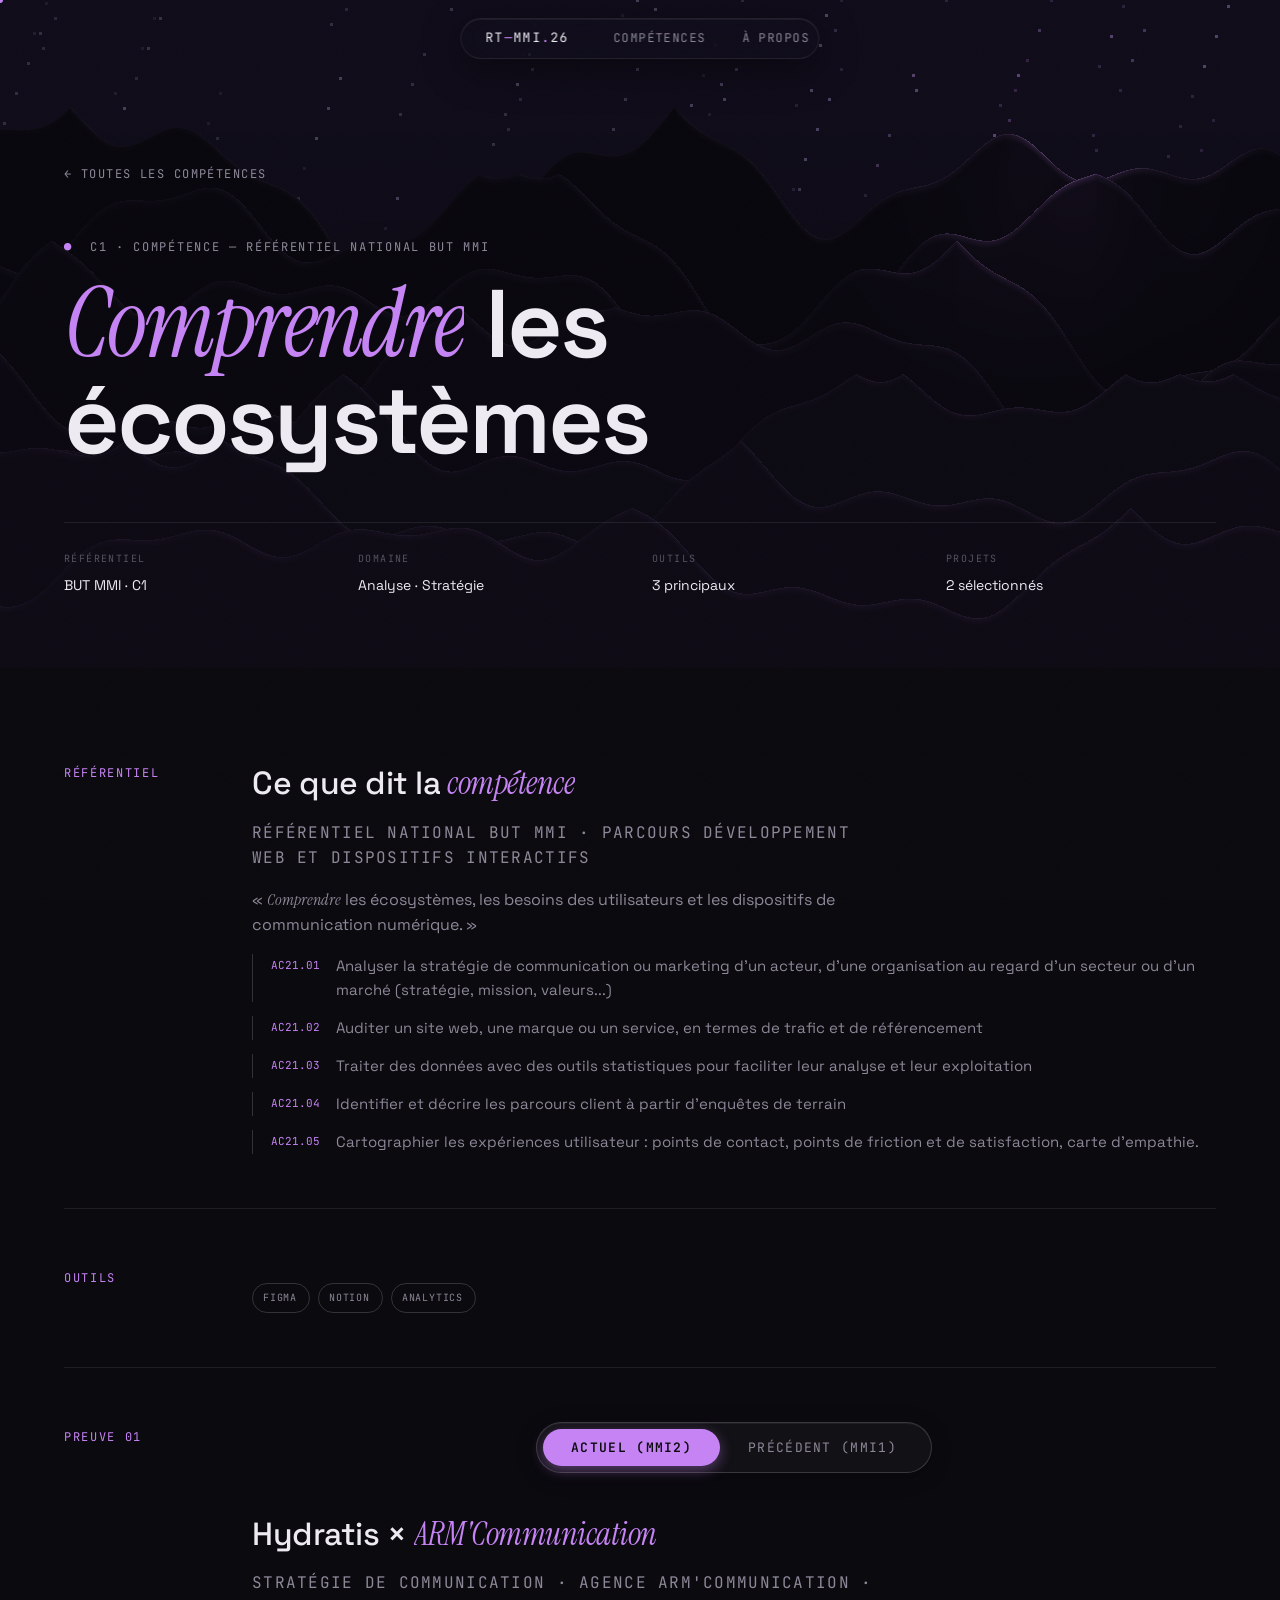
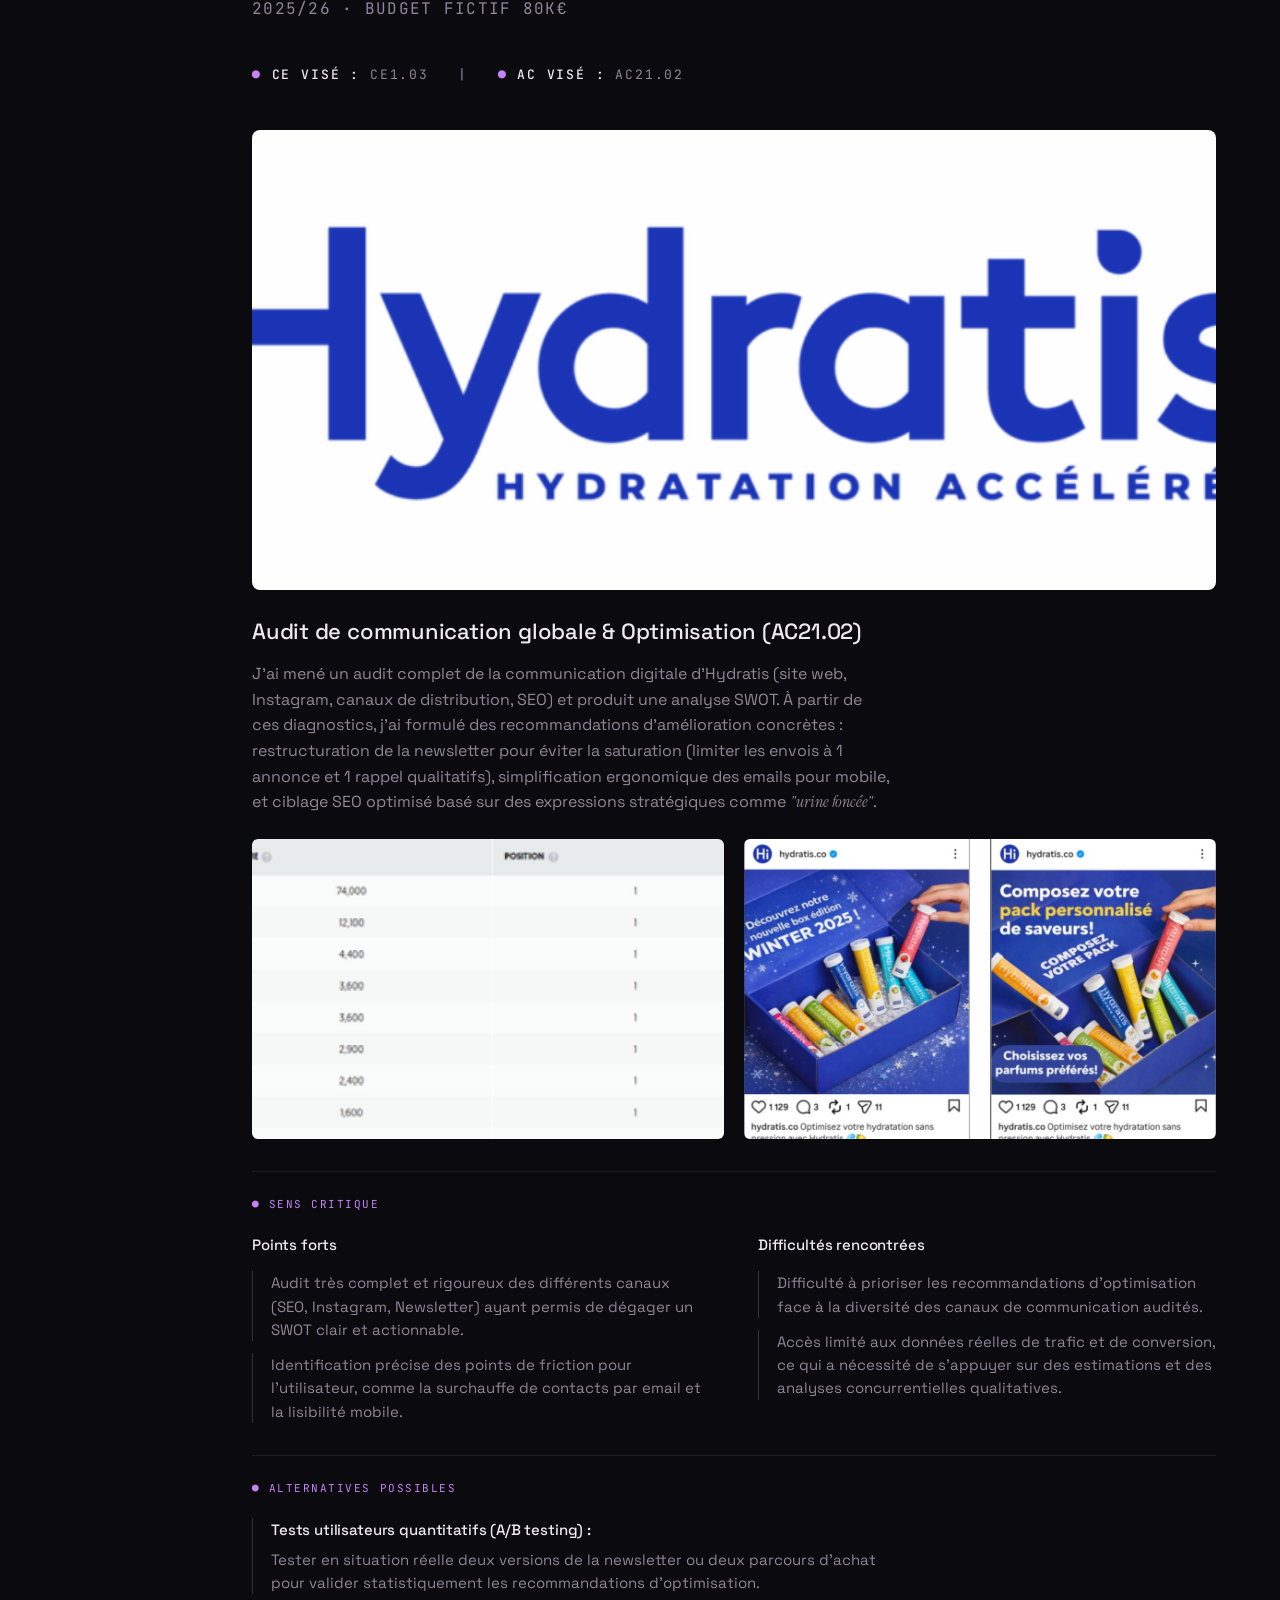
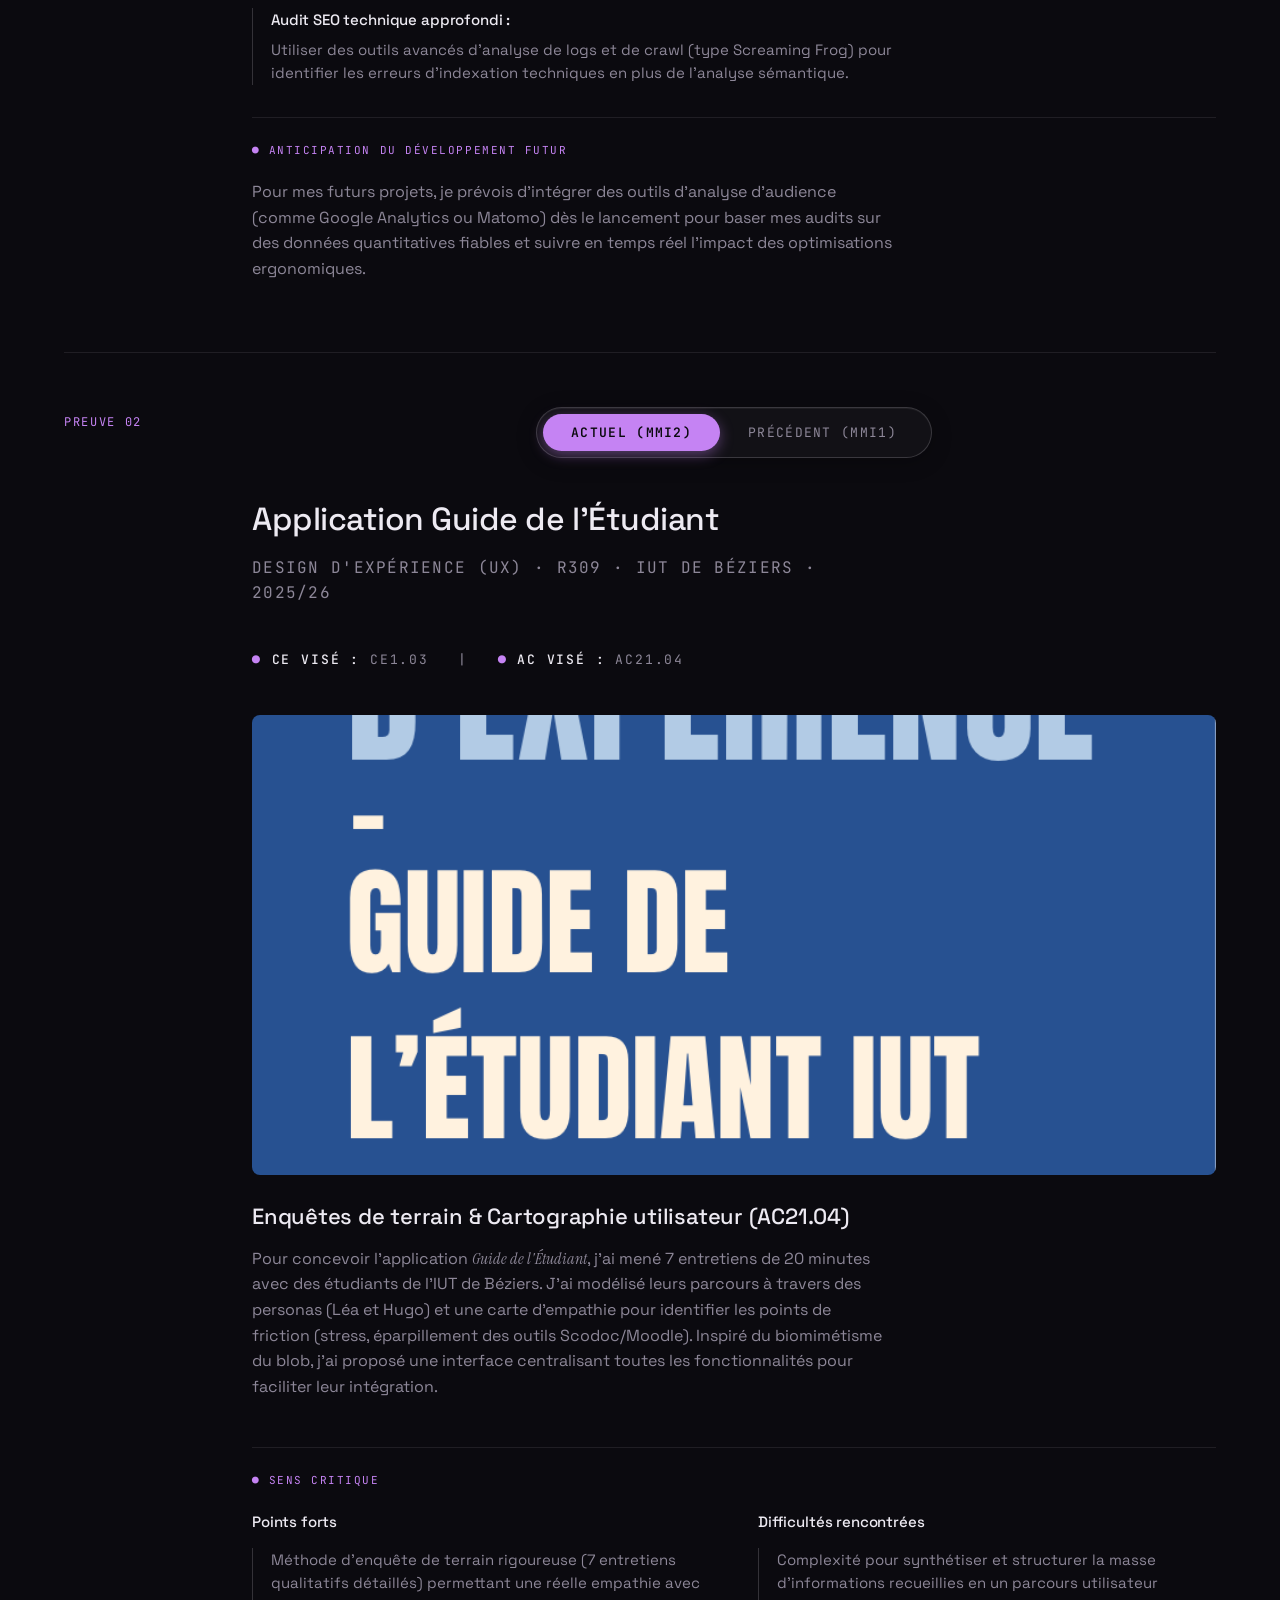
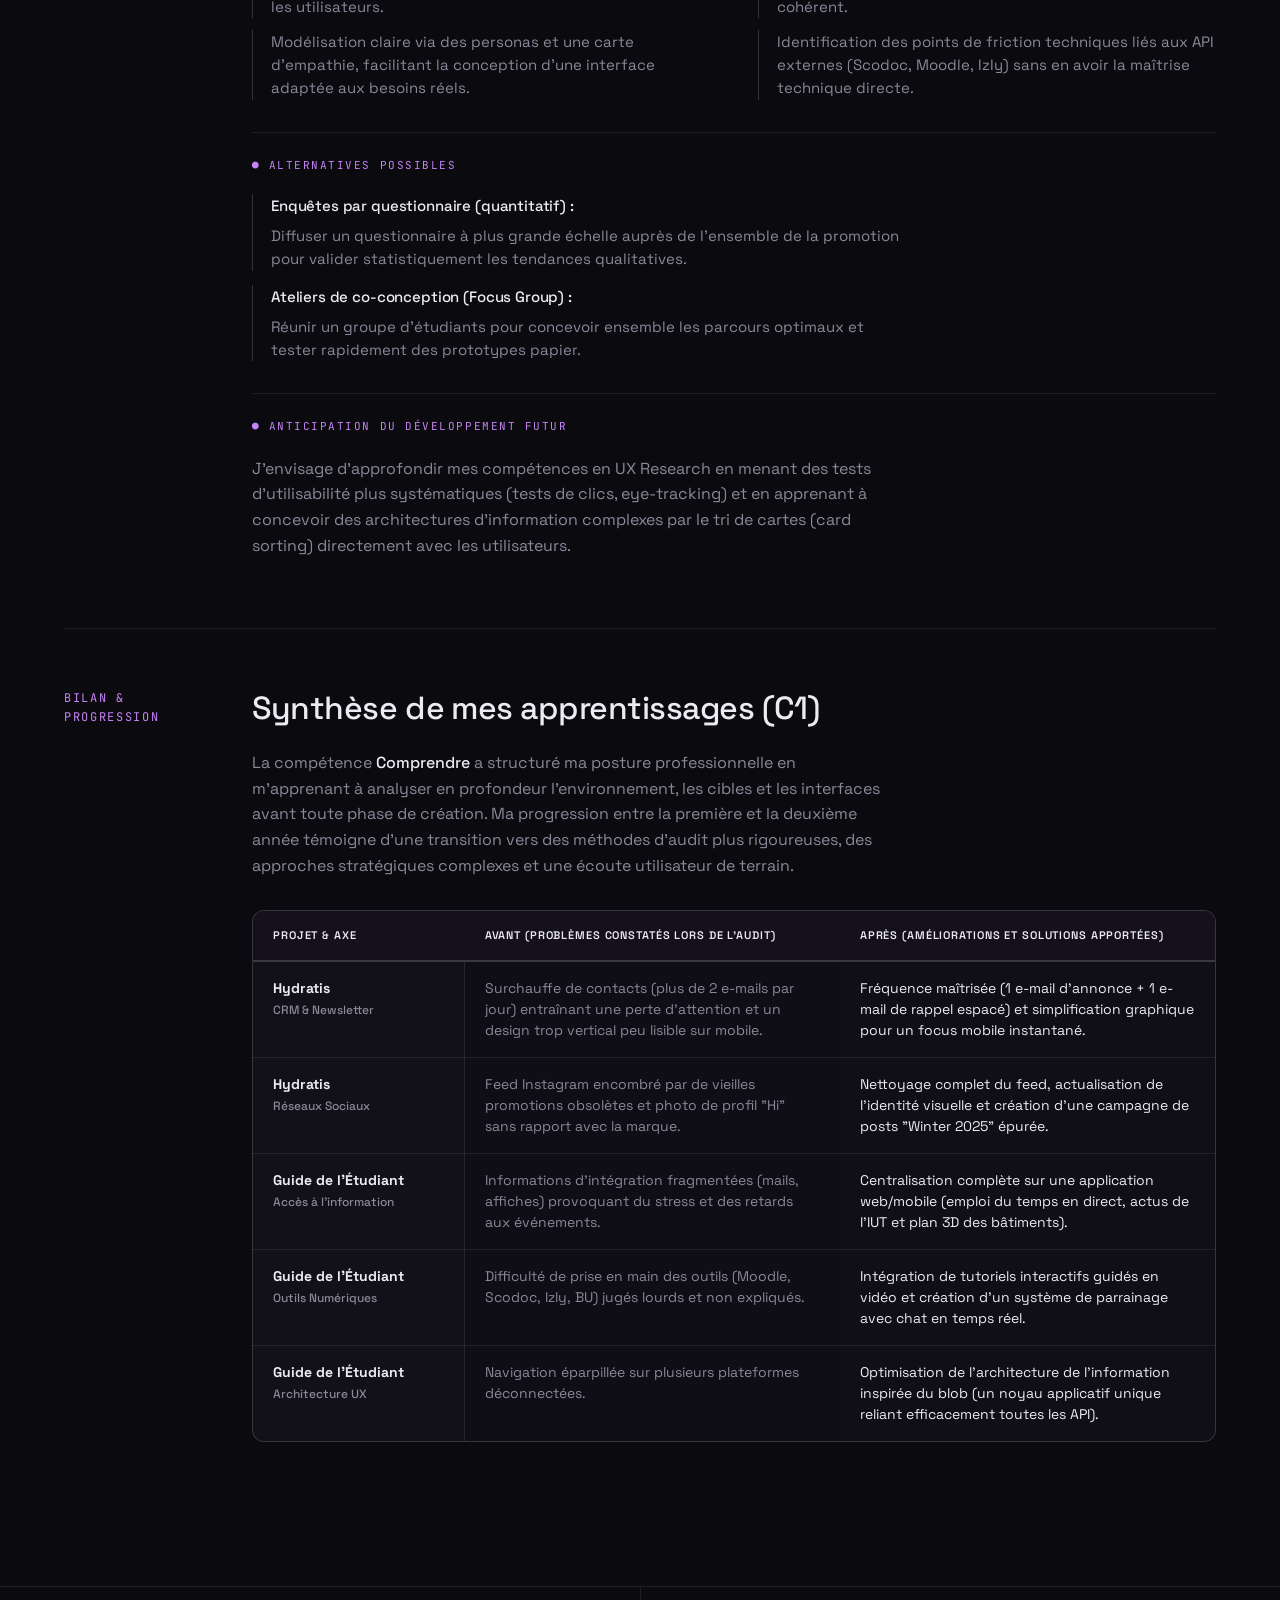
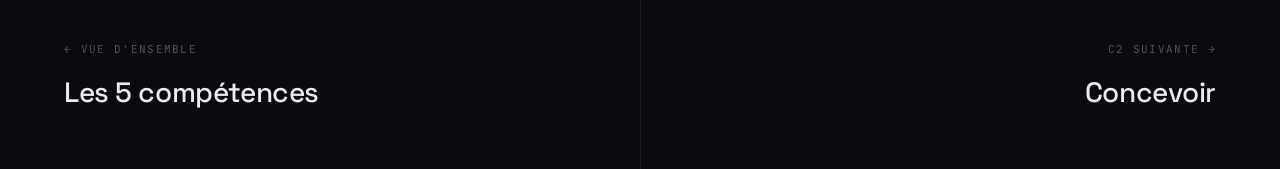
==== competence-c1.html @ 887824ac "fix: move analysis sections outside slides — show once per project, not duplicated" ====
<!DOCTYPE html>
<html lang="fr">
<head>
<meta charset="UTF-8">
<meta name="viewport" content="width=device-width, initial-scale=1.0">
<title>C1 · Comprendre — Compétence BUT MMI · Rahim Tamhaev</title>
<link rel="stylesheet" href="styles.css">
</head>
<body>

<nav class="nav">
  <a class="nav-logo" href="index.html">RT<span class="acc">—</span>MMI<span class="acc">.</span>26</a>
  <div class="nav-links">
    <a href="index.html#competences">Compétences</a>
    <a href="index.html#apropos">À propos</a>
  </div>
</nav>

<header class="pp-hero" data-screen-label="C1 Comprendre — Hero">
  <canvas class="hero-canvas"></canvas>
  <a class="pp-back" href="index.html#competences">← Toutes les compétences</a>
  <p class="mono" style="position: relative; z-index: 2;"><span class="acc">●</span>&nbsp; C1 · Compétence — Référentiel national BUT MMI</p>
  <h1 class="pp-title"><em>Comprendre</em> les écosystèmes</h1>
  <div class="pp-meta">
      <div class="item"><span class="mono">Référentiel</span><p>BUT MMI · C1</p></div>
      <div class="item"><span class="mono">Domaine</span><p>Analyse · Stratégie</p></div>
      <div class="item"><span class="mono">Outils</span><p>3 principaux</p></div>
      <div class="item"><span class="mono">Projets</span><p>2 sélectionnés</p></div>
  </div>
</header>

<main class="pp-body" data-screen-label="C1 Comprendre — Détail">
    <div class="case-section" data-reveal>
      <span class="label">Référentiel</span>
      <div>
      <h3>Ce que dit la <em>compétence</em></h3>
      <p class="case-meta">Référentiel national BUT MMI · Parcours Développement web et dispositifs interactifs</p>
      <p>« <em>Comprendre</em> les écosystèmes, les besoins des utilisateurs et les dispositifs de communication numérique. »</p>
      <ul>
        <li><span class="li-num">AC21.01</span><span>Analyser la stratégie de communication ou marketing d'un acteur, d'une organisation au regard d'un secteur ou d'un marché (stratégie, mission, valeurs...)</span></li>
        <li><span class="li-num">AC21.02</span><span>Auditer un site web, une marque ou un service, en termes de trafic et de référencement</span></li>
        <li><span class="li-num">AC21.03</span><span>Traiter des données avec des outils statistiques pour faciliter leur analyse et leur exploitation</span></li>
        <li><span class="li-num">AC21.04</span><span>Identifier et décrire les parcours client à partir d'enquêtes de terrain</span></li>
        <li><span class="li-num">AC21.05</span><span>Cartographier les expériences utilisateur : points de contact, points de friction et de satisfaction, carte d'empathie.</span></li>
      </ul>
      </div>
    </div>

    <div class="case-section" data-reveal>
      <span class="label">Outils</span>
      <div>
      <div class="skill-tools"><span class="tool"><img src="https://cdn.simpleicons.org/figma/8d8798" alt="" loading="lazy">Figma</span>
          <span class="tool"><img src="https://cdn.simpleicons.org/notion/8d8798" alt="" loading="lazy">Notion</span>
          <span class="tool"><img src="https://cdn.simpleicons.org/googleanalytics/8d8798" alt="" loading="lazy">Analytics</span></div>
      </div>
    </div>

    <!-- ===== PREUVE 01 — Hydratis ===== -->
    <div class="case-section" id="projet-hydratis" data-reveal>
      <span class="label">Preuve 01</span>
      <div>
      <div class="project-header-row">
        <div>
          <h3>Hydratis × <em>ARM'Communication</em></h3>
          <p class="case-meta">Stratégie de communication · Agence ARM'Communication · 2025/26 · Budget fictif 80K€</p>
        </div>
        <div class="project-year-toggle">
          <button class="year-btn active" 
                  data-show="mmi2" 
                  data-title="Hydratis × <em>ARM'Communication</em>" 
                  data-meta="Stratégie de communication · Agence ARM'Communication · 2025/26 · Budget fictif 80K€"
                  data-tags="<span class='acc'>●</span> <strong>CE visé :</strong> CE1.03 &nbsp;&nbsp;|&nbsp;&nbsp; <span class='acc'>●</span> <strong>AC visé :</strong> AC21.02">Actuel (MMI2)</button>
          <button class="year-btn" 
                  data-show="mmi1" 
                  data-title="SAE 1.01 — <em>Audit de communication</em>" 
                  data-meta="Audit &amp; ergonomie · SAÉ 1.01 · IUT de Béziers · 2024/25"
                  data-tags="<span class='acc'>●</span> <strong>CE visé :</strong> CE1.03 &nbsp;&nbsp;|&nbsp;&nbsp; <span class='acc'>●</span> <strong>AC visé :</strong> AC11.05">Précédent (MMI1)</button>
        </div>
      </div>
      
      <p class="mono project-meta-tags">
        <span class="acc">●</span> <strong>CE visé :</strong> CE1.03 &nbsp;&nbsp;|&nbsp;&nbsp; 
        <span class="acc">●</span> <strong>AC visé :</strong> AC21.02
      </p>

      <div class="project-slider">
        <div class="project-slider-track">
          <div class="project-slide slide-mmi2">
            <div class="pp-gallery" style="margin-bottom: 24px;">
              <div class="full"><image-slot id="hydratis-hero" src="uploads/Dossier Hydratis.png" shape="rounded" radius="8" placeholder="Visuel principal — couverture de la recommandation ou planning média"></image-slot></div>
            </div>

            <h4>Audit de communication globale &amp; Optimisation (AC21.02)</h4>
            <p>J'ai mené un audit complet de la communication digitale d'Hydratis (site web, Instagram, canaux de distribution, SEO) et produit une analyse SWOT. À partir de ces diagnostics, j'ai formulé des recommandations d'amélioration concrètes : restructuration de la newsletter pour éviter la saturation (limiter les envois à 1 annonce et 1 rappel qualitatifs), simplification ergonomique des emails pour mobile, et ciblage SEO optimisé basé sur des expressions stratégiques comme <em>"urine foncée"</em>.</p>

            <div class="pp-gallery" style="margin-top: 24px;">
              <div><image-slot id="hydratis-seo" src="uploads/Hydratis SEO.png" shape="rounded" radius="6" placeholder="Analyse du référencement naturel (SEO)"></image-slot></div>
              <div><image-slot id="hydratis-instagram" src="uploads/Hydratis Instagram.jpg" shape="rounded" radius="6" placeholder="Mockup des posts Instagram (Winter 2025)"></image-slot></div>
            </div>
          </div>
          
          <div class="project-slide slide-mmi1">
            <div class="pp-gallery" style="margin-bottom: 24px;">
              <div class="full"><image-slot id="sae101-hero" src="uploads/SAE 101.png" shape="rounded" radius="8" placeholder="Visuel principal MMI1 — Audit de communication SAE 1.01"></image-slot></div>
            </div>

            <h4>Audit ergonomique simple &amp; Grilles de critères (AC11.05)</h4>
            <p>Dans le cadre de cette SAÉ, j'ai élaboré des grilles de critères d'ergonomie et d'accessibilité pour analyser trois commanditaires (Boulanger, Domaine de Rieucoulon, Pro'Signes). J'ai réalisé un audit simple de la structure des sites et de leurs concurrents afin d'en identifier les faiblesses d'utilisabilité et de proposer un redesign structurel adapté.</p>
          </div>
        </div>
      </div>

      <!-- Sens critique -->
      <div class="analysis-section">
        <div class="analysis-title">
          <span class="acc">●</span> Sens critique
        </div>
        <div class="analysis-grid">
          <div class="analysis-col pos">
            <h5>Points forts</h5>
            <ul class="analysis-list">
              <li>Audit très complet et rigoureux des différents canaux (SEO, Instagram, Newsletter) ayant permis de dégager un SWOT clair et actionnable.</li>
              <li>Identification précise des points de friction pour l'utilisateur, comme la surchauffe de contacts par email et la lisibilité mobile.</li>
            </ul>
          </div>
          <div class="analysis-col neg">
            <h5>Difficultés rencontrées</h5>
            <ul class="analysis-list">
              <li>Difficulté à prioriser les recommandations d'optimisation face à la diversité des canaux de communication audités.</li>
              <li>Accès limité aux données réelles de trafic et de conversion, ce qui a nécessité de s'appuyer sur des estimations et des analyses concurrentielles qualitatives.</li>
            </ul>
          </div>
        </div>
      </div>

      <!-- Alternatives possibles -->
      <div class="analysis-section">
        <div class="analysis-title">
          <span class="acc">●</span> Alternatives possibles
        </div>
        <div class="analysis-alt-item">
          <h6>Tests utilisateurs quantitatifs (A/B testing) :</h6>
          <p>Tester en situation réelle deux versions de la newsletter ou deux parcours d'achat pour valider statistiquement les recommandations d'optimisation.</p>
        </div>
        <div class="analysis-alt-item">
          <h6>Audit SEO technique approfondi :</h6>
          <p>Utiliser des outils avancés d'analyse de logs et de crawl (type Screaming Frog) pour identifier les erreurs d'indexation techniques en plus de l'analyse sémantique.</p>
        </div>
      </div>

      <!-- Anticipation du développement futur -->
      <div class="analysis-section">
        <div class="analysis-title">
          <span class="acc">●</span> Anticipation du développement futur
        </div>
        <p class="analysis-text">
          Pour mes futurs projets, je prévois d'intégrer des outils d'analyse d'audience (comme Google Analytics ou Matomo) dès le lancement pour baser mes audits sur des données quantitatives fiables et suivre en temps réel l'impact des optimisations ergonomiques.
        </p>
      </div>
      </div>
    </div>

    <!-- ===== PREUVE 02 — Guide Étudiant ===== -->
    <div class="case-section" id="projet-guide-etudiant" data-reveal>
      <span class="label">Preuve 02</span>
      <div>
      <div class="project-header-row">
        <div>
          <h3>Application Guide de l'Étudiant</h3>
          <p class="case-meta">Design d'expérience (UX) · R309 · IUT de Béziers · 2025/26</p>
        </div>
        <div class="project-year-toggle">
          <button class="year-btn active" 
                  data-show="mmi2" 
                  data-title="Application Guide de l'Étudiant" 
                  data-meta="Design d'expérience (UX) · R309 · IUT de Béziers · 2025/26"
                  data-tags="<span class='acc'>●</span> <strong>CE visé :</strong> CE1.03 &nbsp;&nbsp;|&nbsp;&nbsp; <span class='acc'>●</span> <strong>AC visé :</strong> AC21.04">Actuel (MMI2)</button>
          <button class="year-btn" 
                  data-show="mmi1" 
                  data-title="Analyse &amp; Redesign — <em>BOOSTR</em>" 
                  data-meta="Audit d'ergonomie &amp; UX · R101 · IUT de Béziers · 2024/25"
                  data-tags="<span class='acc'>●</span> <strong>CE visé :</strong> CE1.03 &nbsp;&nbsp;|&nbsp;&nbsp; <span class='acc'>●</span> <strong>AC visé :</strong> AC11.05">Précédent (MMI1)</button>
        </div>
      </div>

      <p class="mono project-meta-tags">
        <span class="acc">●</span> <strong>CE visé :</strong> CE1.03 &nbsp;&nbsp;|&nbsp;&nbsp; 
        <span class="acc">●</span> <strong>AC visé :</strong> AC21.04
      </p>
      
      <div class="project-slider">
        <div class="project-slider-track">
          <div class="project-slide slide-mmi2">
            <div class="pp-gallery" style="margin-bottom: 24px;">
              <div class="full"><image-slot id="guide-hero" src="uploads/R309 UIX.png" shape="rounded" radius="8" placeholder="Visuel principal — maquette Figma ou carte d'empathie"></image-slot></div>
            </div>

            <h4>Enquêtes de terrain &amp; Cartographie utilisateur (AC21.04)</h4>
            <p>Pour concevoir l'application <em>Guide de l'Étudiant</em>, j'ai mené 7 entretiens de 20 minutes avec des étudiants de l'IUT de Béziers. J'ai modélisé leurs parcours à travers des personas (Léa et Hugo) et une carte d'empathie pour identifier les points de friction (stress, éparpillement des outils Scodoc/Moodle). Inspiré du biomimétisme du blob, j'ai proposé une interface centralisant toutes les fonctionnalités pour faciliter leur intégration.</p>
          </div>
          
          <div class="project-slide slide-mmi1">
            <div class="pp-gallery" style="margin-bottom: 24px;">
              <div class="full"><image-slot id="boostr-hero" src="uploads/Boostr.png" shape="rounded" radius="8" placeholder="Visuel principal MMI1 — Analyse BOOSTR"></image-slot></div>
            </div>

            <h4>Évaluation ergonomique &amp; Audit d'interface (AC11.05)</h4>
            <p>J'ai réalisé un audit ergonomique complet de la plateforme d'orientation BOOSTR en menant des tests utilisateurs auprès de 5 profils. Après avoir ciblé plusieurs défauts majeurs (défaut d'alignement, absence de mode sombre, typographies peu lisibles), j'ai formulé des recommandations d'amélioration et conçu un redesign complet de l'interface.</p>
          </div>
        </div>
      </div>

      <!-- Sens critique -->
      <div class="analysis-section">
        <div class="analysis-title">
          <span class="acc">●</span> Sens critique
        </div>
        <div class="analysis-grid">
          <div class="analysis-col pos">
            <h5>Points forts</h5>
            <ul class="analysis-list">
              <li>Méthode d'enquête de terrain rigoureuse (7 entretiens qualitatifs détaillés) permettant une réelle empathie avec les utilisateurs.</li>
              <li>Modélisation claire via des personas et une carte d'empathie, facilitant la conception d'une interface adaptée aux besoins réels.</li>
            </ul>
          </div>
          <div class="analysis-col neg">
            <h5>Difficultés rencontrées</h5>
            <ul class="analysis-list">
              <li>Complexité pour synthétiser et structurer la masse d'informations recueillies en un parcours utilisateur cohérent.</li>
              <li>Identification des points de friction techniques liés aux API externes (Scodoc, Moodle, Izly) sans en avoir la maîtrise technique directe.</li>
            </ul>
          </div>
        </div>
      </div>

      <!-- Alternatives possibles -->
      <div class="analysis-section">
        <div class="analysis-title">
          <span class="acc">●</span> Alternatives possibles
        </div>
        <div class="analysis-alt-item">
          <h6>Enquêtes par questionnaire (quantitatif) :</h6>
          <p>Diffuser un questionnaire à plus grande échelle auprès de l'ensemble de la promotion pour valider statistiquement les tendances qualitatives.</p>
        </div>
        <div class="analysis-alt-item">
          <h6>Ateliers de co-conception (Focus Group) :</h6>
          <p>Réunir un groupe d'étudiants pour concevoir ensemble les parcours optimaux et tester rapidement des prototypes papier.</p>
        </div>
      </div>

      <!-- Anticipation du développement futur -->
      <div class="analysis-section">
        <div class="analysis-title">
          <span class="acc">●</span> Anticipation du développement futur
        </div>
        <p class="analysis-text">
          J'envisage d'approfondir mes compétences en UX Research en menant des tests d'utilisabilité plus systématiques (tests de clics, eye-tracking) et en apprenant à concevoir des architectures d'information complexes par le tri de cartes (card sorting) directement avec les utilisateurs.
        </p>
      </div>
      </div>
    </div>

    <!-- ===== BILAN & PROGRESSION ===== -->
    <div class="case-section" id="synthese-competence" data-reveal>
      <span class="label">Bilan &amp; Progression</span>
      <div>
        <h3>Synthèse de mes apprentissages (C1)</h3>
        <p>La compétence <strong>Comprendre</strong> a structuré ma posture professionnelle en m'apprenant à analyser en profondeur l'environnement, les cibles et les interfaces avant toute phase de création. Ma progression entre la première et la deuxième année témoigne d'une transition vers des méthodes d'audit plus rigoureuses, des approches stratégiques complexes et une écoute utilisateur de terrain.</p>
        
        <div class="synthesis-table-wrapper" style="margin-top: 32px;">
          <table class="synthesis-table">
            <thead>
              <tr>
                <th>Projet &amp; Axe</th>
                <th>Avant (Problèmes constatés lors de l'audit)</th>
                <th>Après (Améliorations et solutions apportées)</th>
              </tr>
            </thead>
            <tbody>
              <tr>
                <td><strong>Hydratis</strong><br><span style="font-size: 12px; color: var(--muted)">CRM &amp; Newsletter</span></td>
                <td>Surchauffe de contacts (plus de 2 e-mails par jour) entraînant une perte d'attention et un design trop vertical peu lisible sur mobile.</td>
                <td>Fréquence maîtrisée (1 e-mail d'annonce + 1 e-mail de rappel espacé) et simplification graphique pour un focus mobile instantané.</td>
              </tr>
              <tr>
                <td><strong>Hydratis</strong><br><span style="font-size: 12px; color: var(--muted)">Réseaux Sociaux</span></td>
                <td>Feed Instagram encombré par de vieilles promotions obsolètes et photo de profil "Hi" sans rapport avec la marque.</td>
                <td>Nettoyage complet du feed, actualisation de l'identité visuelle et création d'une campagne de posts "Winter 2025" épurée.</td>
              </tr>
              <tr>
                <td><strong>Guide de l'Étudiant</strong><br><span style="font-size: 12px; color: var(--muted)">Accès à l'information</span></td>
                <td>Informations d'intégration fragmentées (mails, affiches) provoquant du stress et des retards aux événements.</td>
                <td>Centralisation complète sur une application web/mobile (emploi du temps en direct, actus de l'IUT et plan 3D des bâtiments).</td>
              </tr>
              <tr>
                <td><strong>Guide de l'Étudiant</strong><br><span style="font-size: 12px; color: var(--muted)">Outils Numériques</span></td>
                <td>Difficulté de prise en main des outils (Moodle, Scodoc, Izly, BU) jugés lourds et non expliqués.</td>
                <td>Intégration de tutoriels interactifs guidés en vidéo et création d'un système de parrainage avec chat en temps réel.</td>
              </tr>
              <tr>
                <td><strong>Guide de l'Étudiant</strong><br><span style="font-size: 12px; color: var(--muted)">Architecture UX</span></td>
                <td>Navigation éparpillée sur plusieurs plateformes déconnectées.</td>
                <td>Optimisation de l'architecture de l'information inspirée du blob (un noyau applicatif unique reliant efficacement toutes les API).</td>
              </tr>
            </tbody>
          </table>
        </div>
      </div>
    </div>
</main>

<nav class="pp-nav" data-screen-label="Navigation compétences">
  <a href="index.html#competences">
    <span class="dir">← Vue d'ensemble</span>
    <span class="name">Les 5 compétences</span>
  </a>
  <a href="competence-c2.html">
    <span class="dir">C2 suivante →</span>
    <span class="name">Concevoir</span>
  </a>
</nav>

<script src="image-slot.js"></script>
<script src="shared.js"></script>
</body>
</html>
---- styles.css ----
/* ============================================================
   Portfolio Rahim Tamhaev — BUT MMI · 2025/26
   Dark / technique · violet · Instrument Serif + Space Grotesk + JetBrains Mono
   ============================================================ */
@import url('https://fonts.googleapis.com/css2?family=Instrument+Serif:ital@0;1&family=Space+Grotesk:wght@300;400;500;600;700&family=JetBrains+Mono:wght@400;500&display=swap');

:root {
  --bg: #0b0a0f;
  --bg-2: #0f0d15;
  --surface: #14111c;
  --line: rgba(237, 234, 242, 0.09);
  --line-strong: rgba(237, 234, 242, 0.18);
  --text: #edeaf2;
  --muted: #8d8798;
  --faint: #56515f;
  --accent: oklch(0.72 0.17 310);
  --accent-deep: oklch(0.55 0.19 310);
  --accent-dim: oklch(0.62 0.19 310 / 0.14);
  --serif: 'Instrument Serif', Georgia, serif;
  --sans: 'Space Grotesk', 'Helvetica Neue', sans-serif;
  --mono: 'JetBrains Mono', 'SF Mono', monospace;
  --pad: clamp(20px, 5vw, 72px);
}

* { margin: 0; padding: 0; box-sizing: border-box; }

html { scroll-behavior: smooth; }

body {
  background: var(--bg);
  color: var(--text);
  font-family: var(--sans);
  font-weight: 400;
  line-height: 1.6;
  -webkit-font-smoothing: antialiased;
  overflow-x: hidden;
}

::selection { background: var(--accent-deep); color: #fff; }

/* grain subtil */
body::after {
  content: ''; position: fixed; inset: 0; z-index: 2000;
  pointer-events: none;
  background-image: url("data:image/svg+xml,%3Csvg xmlns='http://www.w3.org/2000/svg' width='160' height='160'%3E%3Cfilter id='n'%3E%3CfeTurbulence type='fractalNoise' baseFrequency='0.9' numOctaves='2'/%3E%3C/filter%3E%3Crect width='160' height='160' filter='url(%23n)' opacity='0.5'/%3E%3C/svg%3E");
  opacity: 0.05;
  mix-blend-mode: overlay;
}

a { color: inherit; text-decoration: none; }

/* ---------- custom cursor ---------- */
@media (pointer: fine) {
  body.has-cursor, body.has-cursor a, body.has-cursor button { cursor: none; }
  .cursor-dot, .cursor-ring {
    position: fixed; top: 0; left: 0; pointer-events: none; z-index: 9999;
    border-radius: 50%; will-change: transform;
  }
  .cursor-dot {
    width: 6px; height: 6px; background: var(--accent);
    transform: translate(-50%, -50%);
  }
  .cursor-ring {
    width: 34px; height: 34px; border: 1px solid var(--accent);
    opacity: 0.5; transform: translate(-50%, -50%);
    transition: width 0.25s ease, height 0.25s ease, opacity 0.25s ease, background 0.25s ease;
  }
  .cursor-ring.is-hover {
    width: 56px; height: 56px; opacity: 0.9;
    background: oklch(0.62 0.19 310 / 0.10);
  }
}
.cursor-dot, .cursor-ring { display: none; }
body.has-cursor .cursor-dot, body.has-cursor .cursor-ring { display: block; }

/* ---------- typography helpers ---------- */
.mono {
  font-family: var(--mono);
  font-size: 12px;
  letter-spacing: 0.14em;
  text-transform: uppercase;
  color: var(--muted);
}
.mono .acc { color: var(--accent); }

em, .serif-it {
  font-family: var(--serif);
  font-style: italic;
  font-weight: 400;
}

/* ---------- nav : dynamic island ---------- */
.nav {
  position: fixed; top: 18px; left: 50%; transform: translateX(-50%);
  z-index: 100;
  display: flex; align-items: center;
  gap: clamp(20px, 3.5vw, 44px);
  padding: 9px 9px 9px 24px;
  border-radius: 999px;
  background: rgba(18, 15, 26, 0.55);
  border: 1px solid var(--line);
  backdrop-filter: blur(20px) saturate(1.4);
  -webkit-backdrop-filter: blur(20px) saturate(1.4);
  box-shadow: 0 10px 40px rgba(0, 0, 0, 0.45), inset 0 1px 0 rgba(255, 255, 255, 0.06);
  max-width: calc(100vw - 32px);
  white-space: nowrap;
  transition: background 0.4s ease, border-color 0.4s ease, box-shadow 0.4s ease, top 0.4s ease;
}
.nav.scrolled {
  top: 12px;
  background: rgba(18, 15, 26, 0.8);
  border-color: var(--line-strong);
  box-shadow: 0 14px 50px rgba(0, 0, 0, 0.6),
              0 0 0 1px oklch(0.62 0.19 310 / 0.1),
              0 0 28px oklch(0.62 0.19 310 / 0.12),
              inset 0 1px 0 rgba(255, 255, 255, 0.07);
}
.nav-logo {
  font-family: var(--mono); font-size: 13px; letter-spacing: 0.1em;
  color: var(--text);
}
.nav-logo .acc { color: var(--accent); }
.nav-links { display: flex; gap: clamp(18px, 3vw, 36px); align-items: center; }
.nav-links a {
  font-family: var(--mono); font-size: 12px; letter-spacing: 0.12em;
  text-transform: uppercase; color: var(--muted);
  transition: color 0.25s ease;
  position: relative;
}
.nav-links a::after {
  content: ''; position: absolute; left: 0; bottom: -5px;
  width: 100%; height: 1px; background: var(--accent);
  transform: scaleX(0); transform-origin: right;
  transition: transform 0.3s ease;
}
.nav-links a:hover { color: var(--text); }
.nav-links a:hover::after { transform: scaleX(1); transform-origin: left; }
.nav-links a.keep {
  background: var(--accent-dim);
  border: 1px solid oklch(0.62 0.19 310 / 0.35);
  color: var(--text);
  padding: 8px 18px; border-radius: 999px;
  transition: background 0.3s ease, border-color 0.3s ease, color 0.3s ease, box-shadow 0.3s ease;
}
.nav-links a.keep::after { display: none; }
.nav-links a.keep:hover {
  background: var(--accent);
  border-color: var(--accent);
  color: #0b0a0f;
  box-shadow: 0 0 22px oklch(0.62 0.19 310 / 0.45);
}

/* ---------- hero ---------- */
.hero {
  position: relative; min-height: 100svh;
  display: flex; flex-direction: column; justify-content: flex-end;
  padding: var(--pad); padding-bottom: clamp(32px, 6vh, 64px);
  overflow: hidden;
}
.hero-canvas {
  position: absolute; inset: 0; width: 100%; height: 100%;
  display: block;
}
.hero-inner { position: relative; z-index: 2; }

.hero-kicker { margin-bottom: clamp(20px, 4vh, 44px); }

.hero-title {
  font-size: clamp(58px, 11.5vw, 168px);
  font-weight: 600;
  line-height: 0.98;
  letter-spacing: -0.035em;
  margin-bottom: clamp(24px, 4vh, 48px);
}
.hero-title em {
  font-weight: 400;
  letter-spacing: -0.02em;
  color: var(--accent);
}
.hero-title .line { display: block; overflow: hidden; }
.hero-title .li {
  display: inline-block;
  transform: translateY(112%);
  transition: transform 1.1s cubic-bezier(0.16, 1, 0.3, 1);
}
body.loaded .hero-title .li { transform: translateY(0); }
body.loaded .hero-title .line:nth-child(2) .li { transition-delay: 0.12s; }

.hero-foot {
  display: flex; flex-wrap: wrap; gap: clamp(20px, 4vw, 64px);
  align-items: flex-end; justify-content: space-between;
  border-top: 1px solid var(--line);
  padding-top: 24px;
  opacity: 0; transform: translateY(16px);
  transition: opacity 0.9s ease 0.5s, transform 0.9s ease 0.5s;
}
body.loaded .hero-foot { opacity: 1; transform: none; }
.hero-meta { display: flex; flex-wrap: wrap; gap: clamp(20px, 4vw, 64px); }
.hero-meta .item .mono { font-size: 11px; color: var(--faint); margin-bottom: 6px; display: block; }
.hero-meta .item p { font-size: 14px; color: var(--text); line-height: 1.4; }

.scroll-hint {
  font-family: var(--mono); font-size: 11px; letter-spacing: 0.14em;
  text-transform: uppercase; color: var(--faint);
  display: flex; align-items: center; gap: 10px;
}
.scroll-hint::after {
  content: ''; width: 1px; height: 32px; background: var(--accent);
  animation: scrollPulse 2s ease-in-out infinite;
}
@keyframes scrollPulse {
  0%, 100% { transform: scaleY(0.3); opacity: 0.4; transform-origin: top; }
  50% { transform: scaleY(1); opacity: 1; transform-origin: top; }
}

/* ---------- generic section ---------- */
.section { padding: clamp(80px, 14vh, 160px) var(--pad); position: relative; }
.section-head {
  display: flex; align-items: baseline; gap: 20px;
  margin-bottom: clamp(40px, 7vh, 80px);
  padding-bottom: 20px;
  position: relative;
}
.section-head::after {
  content: ''; position: absolute; left: 0; bottom: 0;
  width: 100%; height: 1px;
  background: linear-gradient(90deg, var(--accent) 0, var(--line) 160px);
  transform: scaleX(0); transform-origin: left;
  transition: transform 1.4s cubic-bezier(0.16, 1, 0.3, 1) 0.15s;
}
.section-head.in::after { transform: scaleX(1); }
.section-head .num { font-family: var(--mono); font-size: 12px; color: var(--accent); }
.section-head h2 {
  font-size: clamp(28px, 4vw, 48px); font-weight: 500; letter-spacing: -0.02em;
}
.section-head h2 em { color: var(--accent); }
.section-head .count { margin-left: auto; font-family: var(--mono); font-size: 12px; color: var(--faint); }

/* ---------- barre de progression ---------- */
.scroll-progress {
  position: fixed; top: 0; left: 0; right: 0; height: 2px; z-index: 300;
  background: linear-gradient(90deg, var(--accent-deep), var(--accent));
  box-shadow: 0 0 12px oklch(0.62 0.19 310 / 0.5);
  transform: scaleX(0); transform-origin: left;
  pointer-events: none;
}

/* ---------- révélation mot à mot ---------- */
.w {
  display: inline-block; overflow: hidden; vertical-align: bottom;
  padding-bottom: 0.12em; margin-bottom: -0.12em;
}
.wi {
  display: inline-block;
  transform: translateY(112%);
  transition: transform 0.9s cubic-bezier(0.16, 1, 0.3, 1);
  will-change: transform;
}
[data-reveal].words { opacity: 1; transform: none; }
.words.in .wi { transform: none; }

/* ---------- reveal ---------- */
[data-reveal] {
  opacity: 0; transform: translateY(28px);
  transition: opacity 0.9s cubic-bezier(0.16, 1, 0.3, 1), transform 0.9s cubic-bezier(0.16, 1, 0.3, 1);
  transition-delay: var(--d, 0s);
}
[data-reveal].in { opacity: 1; transform: none; }

/* ---------- about ---------- */
.about-grid {
  display: grid; grid-template-columns: minmax(0, 1.4fr) minmax(0, 1fr);
  gap: clamp(40px, 6vw, 100px); align-items: start;
}
.about-text p {
  font-size: clamp(19px, 2vw, 26px); font-weight: 300; line-height: 1.55;
  color: var(--text); margin-bottom: 1.2em;
}
.about-text p em { color: var(--accent); }
.about-text .small { font-size: 15px; color: var(--muted); font-weight: 400; }
.about-side { display: flex; flex-direction: column; gap: 28px; align-items: flex-start; }
.about-tags { display: flex; flex-wrap: wrap; gap: 10px; }
.tag {
  font-family: var(--mono); font-size: 11px; letter-spacing: 0.1em; text-transform: uppercase;
  color: var(--muted); border: 1px solid var(--line-strong);
  padding: 7px 14px; border-radius: 999px;
  transition: border-color 0.3s ease, color 0.3s ease;
}
.tag:hover { border-color: var(--accent); color: var(--accent); }

/* ---------- featured projects list ---------- */
.proj-list { border-bottom: 1px solid var(--line); }
.proj-row {
  display: grid;
  grid-template-columns: 56px 132px minmax(0, 1fr) auto 44px;
  gap: clamp(16px, 3vw, 40px);
  align-items: center;
  padding: 26px 0;
  border-top: 1px solid var(--line);
  position: relative;
  transition: background 0.35s ease, padding-left 0.35s ease;
}
.proj-row:hover { background: linear-gradient(90deg, var(--accent-dim), transparent 65%); padding-left: 16px; }
.proj-row .idx { font-family: var(--mono); font-size: 12px; color: var(--faint); transition: color 0.3s ease; }
.proj-row:hover .idx { color: var(--accent); }
.proj-thumb { width: 132px; height: 84px; }
.proj-thumb image-slot { width: 100%; height: 100%; display: block; }
.proj-row .title-wrap { min-width: 0; }
.proj-row h3 {
  font-size: clamp(20px, 2.6vw, 32px); font-weight: 500; letter-spacing: -0.015em;
  line-height: 1.15;
  transition: color 0.3s ease;
  white-space: nowrap; overflow: hidden; text-overflow: ellipsis;
}
.proj-row:hover h3 em { color: var(--accent); }
.proj-row .sub { font-family: var(--mono); font-size: 11px; letter-spacing: 0.1em; text-transform: uppercase; color: var(--muted); margin-top: 6px; }
.proj-row .meta { text-align: right; font-family: var(--mono); font-size: 11px; letter-spacing: 0.1em; text-transform: uppercase; color: var(--faint); line-height: 2; white-space: nowrap; }
.proj-row .meta .cat { color: var(--muted); }
.proj-row .arrow {
  width: 44px; height: 44px; border: 1px solid var(--line-strong); border-radius: 50%;
  display: grid; place-items: center;
  font-family: var(--mono); font-size: 15px; color: var(--muted);
  transition: background 0.3s ease, color 0.3s ease, border-color 0.3s ease, transform 0.3s ease;
}
.proj-row:hover .arrow {
  background: var(--accent); border-color: var(--accent); color: #0b0a0f;
  transform: rotate(-45deg);
}

/* ---------- other projects ---------- */
.other-grid {
  display: grid; grid-template-columns: repeat(2, minmax(0, 1fr));
  column-gap: clamp(32px, 5vw, 80px);
}
.other-row {
  display: flex; align-items: baseline; gap: 18px;
  padding: 18px 0; border-bottom: 1px solid var(--line);
}
.other-row .idx { font-family: var(--mono); font-size: 11px; color: var(--faint); flex: none; }
.other-row .name { font-size: 16px; font-weight: 500; color: var(--text); }
.other-row .desc { font-size: 13px; color: var(--muted); }
.other-row .cat { margin-left: auto; flex: none; font-family: var(--mono); font-size: 10px; letter-spacing: 0.1em; text-transform: uppercase; color: var(--faint); }

/* ---------- competences ---------- */
.comp-list { display: flex; flex-direction: column; }
.comp-row {
  display: grid;
  grid-template-columns: 80px minmax(0, 0.9fr) minmax(0, 1.3fr);
  gap: clamp(20px, 4vw, 56px);
  padding: 36px 0;
  border-top: 1px solid var(--line);
  align-items: start;
}
.comp-row:last-child { border-bottom: 1px solid var(--line); }
.comp-row .code { font-family: var(--mono); font-size: 12px; color: var(--accent); padding-top: 8px; }
.comp-row h3 { font-size: clamp(24px, 3vw, 38px); font-weight: 400; letter-spacing: -0.01em; }
.comp-row h3 em { color: var(--accent); }
.comp-row .comp-body p { font-size: 15px; color: var(--muted); margin-bottom: 16px; max-width: 56ch; }
.comp-projs { display: flex; flex-wrap: wrap; gap: 8px; }
.comp-projs .tag { font-size: 10px; padding: 5px 11px; }

/* ---------- footer / contact ---------- */
.footer {
  padding: clamp(80px, 16vh, 180px) var(--pad) 40px;
  border-top: 1px solid var(--line);
  background: var(--bg-2);
  position: relative; overflow: hidden;
}
.footer-big {
  font-size: clamp(44px, 8vw, 110px); font-weight: 500; letter-spacing: -0.03em;
  line-height: 1.02; margin-bottom: clamp(32px, 6vh, 64px);
}
.footer-big em { color: var(--accent); }
.footer-email {
  display: inline-flex; align-items: center; gap: 16px;
  font-family: var(--mono); font-size: clamp(14px, 1.8vw, 18px); letter-spacing: 0.04em;
  color: var(--text); border-bottom: 1px solid var(--line-strong);
  padding-bottom: 8px; transition: color 0.3s ease, border-color 0.3s ease;
}
.footer-email:hover { color: var(--accent); border-color: var(--accent); }
.footer-bottom {
  margin-top: clamp(60px, 10vh, 120px);
  display: flex; flex-wrap: wrap; gap: 20px; justify-content: space-between;
  font-family: var(--mono); font-size: 11px; letter-spacing: 0.12em; text-transform: uppercase;
  color: var(--faint);
}

/* ============================================================
   project detail pages
   ============================================================ */
.pp-hero {
  position: relative;
  padding: 160px var(--pad) clamp(48px, 8vh, 90px);
  overflow: hidden;
}
.pp-hero .hero-canvas { opacity: 0.55; }
.pp-back {
  font-family: var(--mono); font-size: 12px; letter-spacing: 0.12em; text-transform: uppercase;
  color: var(--muted); display: inline-flex; gap: 10px; align-items: center;
  margin-bottom: clamp(32px, 6vh, 60px); position: relative; z-index: 2;
  transition: color 0.3s ease;
}
.pp-back:hover { color: var(--accent); }
.pp-title {
  position: relative; z-index: 2;
  font-size: clamp(40px, 7.5vw, 104px); font-weight: 600; letter-spacing: -0.03em;
  line-height: 1.0; max-width: 18ch;
  margin: 18px 0 clamp(32px, 6vh, 56px);
}
.pp-title em { color: var(--accent); font-weight: 400; }
.pp-meta {
  position: relative; z-index: 2;
  display: grid; grid-template-columns: repeat(auto-fit, minmax(180px, 1fr));
  gap: 24px; border-top: 1px solid var(--line); padding-top: 28px;
}
.pp-meta .item .mono { font-size: 10px; color: var(--faint); display: block; margin-bottom: 8px; }
.pp-meta .item p { font-size: 14px; line-height: 1.5; color: var(--text); }

.pp-media { padding: 0 var(--pad); }
.pp-media image-slot { width: 100%; height: clamp(280px, 52vw, 640px); display: block; }
.pp-media .cap { margin-top: 14px; font-family: var(--mono); font-size: 11px; letter-spacing: 0.1em; color: var(--faint); }

.pp-body { padding: clamp(60px, 10vh, 120px) var(--pad); }
.case-section {
  display: grid; grid-template-columns: 140px 1fr;
  gap: clamp(24px, 4vw, 48px);
  padding: clamp(36px, 6vh, 60px) 0;
  border-top: 1px solid var(--line);
}
.case-section:first-child { border-top: none; padding-top: 0; }
.case-section .label { font-family: var(--mono); font-size: 12px; letter-spacing: 0.14em; text-transform: uppercase; color: var(--accent); padding-top: 6px; }
.case-section h3 { font-size: clamp(22px, 2.6vw, 32px); font-weight: 500; letter-spacing: -0.015em; margin-bottom: 16px; }
.case-section h3 em { color: var(--accent); }
.case-section h4 {
  font-size: clamp(18px, 2.1vw, 22px);
  font-weight: 500;
  color: var(--text);
  letter-spacing: -0.01em;
  margin-top: 32px;
  margin-bottom: 12px;
}
.case-section h4:first-of-type {
  margin-top: 0;
}
.case-section p { font-size: 16px; color: var(--muted); max-width: 64ch; margin-bottom: 1em; }
.case-section p strong { color: var(--text); font-weight: 500; }
.case-section .project-meta-tags {
  margin-bottom: 20px;
  font-size: 13px;
  max-width: none;
  white-space: nowrap;
}

/* ---------- project comparison slider ---------- */
.project-header-row {
  display: flex;
  flex-direction: column !important;
  align-items: stretch !important;
  width: 100%;
  gap: 24px;
  margin-bottom: 28px;
}
.project-year-toggle {
  display: flex;
  background: rgba(255, 255, 255, 0.03);
  border: 1px solid var(--line-strong);
  padding: 6px;
  border-radius: 32px;
  position: relative;
  z-index: 5;
  align-self: center !important;
  order: -1 !important;
  margin-bottom: 12px;
  box-shadow: 0 4px 20px rgba(0, 0, 0, 0.25), inset 0 1px 0 rgba(255, 255, 255, 0.05);
}
.year-btn {
  background: none;
  border: none;
  font-family: var(--mono);
  font-size: 13px;
  letter-spacing: 0.1em;
  text-transform: uppercase;
  color: var(--muted);
  padding: 10px 28px;
  border-radius: 26px;
  cursor: pointer;
  transition: all 0.3s cubic-bezier(0.25, 0.8, 0.25, 1);
}
.year-btn:hover {
  color: var(--text);
}
.year-btn.active {
  background: var(--accent);
  color: #0b0a0f;
  font-weight: 600;
  box-shadow: 0 4px 14px oklch(0.72 0.17 310 / 0.4);
}
.project-slider {
  width: 100%;
  overflow: hidden;
  position: relative;
}
.project-slider-track {
  display: flex;
  width: 200%;
  transition: transform 0.6s cubic-bezier(0.16, 1, 0.3, 1);
}
.project-slide {
  width: 50%;
  flex: 0 0 50%;
  box-sizing: border-box;
  transition: opacity 0.4s ease;
}
.project-slide.slide-mmi1 {
  opacity: 0.3;
}
.project-slider-track.show-mmi1 .project-slide.slide-mmi1 {
  opacity: 1;
}
.project-slider-track.show-mmi1 .project-slide.slide-mmi2 {
  opacity: 0.3;
}
.case-section ul { list-style: none; display: flex; flex-direction: column; gap: 14px; margin-top: 8px; }
.case-section li {
  display: flex; gap: 16px; font-size: 15px; color: var(--muted);
  border-left: 1px solid var(--line-strong); padding-left: 18px;
}
.case-section li .li-num { font-family: var(--mono); font-size: 11px; color: var(--accent); padding-top: 3px; flex: none; }
.case-section li strong { color: var(--text); font-weight: 500; }

.pp-gallery {
  display: grid; grid-template-columns: repeat(2, minmax(0, 1fr));
  gap: 20px; margin-top: 24px;
}
.pp-gallery image-slot { width: 100%; height: clamp(180px, 24vw, 300px); display: block; }
.pp-gallery .full { grid-column: 1 / -1; }
.pp-gallery .full image-slot { height: clamp(240px, 36vw, 460px); }

.pp-comp-tags { display: flex; flex-wrap: wrap; gap: 10px; margin-top: 8px; }

.pp-nav {
  display: grid; grid-template-columns: 1fr 1fr;
  border-top: 1px solid var(--line);
}
.pp-nav a {
  padding: clamp(36px, 6vh, 60px) var(--pad);
  display: flex; flex-direction: column; gap: 12px;
  transition: background 0.35s ease;
}
.pp-nav a:hover { background: var(--accent-dim); }
.pp-nav a + a { border-left: 1px solid var(--line); text-align: right; align-items: flex-end; }
.pp-nav .dir { font-family: var(--mono); font-size: 11px; letter-spacing: 0.12em; text-transform: uppercase; color: var(--faint); }
.pp-nav .name { font-size: clamp(18px, 2.4vw, 28px); font-weight: 500; letter-spacing: -0.015em; }
.pp-nav a:hover .name { color: var(--accent); }

/* ============================================================
   competences-first : intro + blocs compétence + chips outils
   ============================================================ */
.comp-intro {
  font-size: clamp(19px, 2.1vw, 27px); font-weight: 300; line-height: 1.5;
  color: var(--text); max-width: 42ch;
  margin-bottom: clamp(36px, 7vh, 72px);
}
.comp-intro em { color: var(--accent); }
.comp-intro .small { display: block; font-size: 15px; color: var(--muted); margin-top: 16px; max-width: 56ch; }

.skills { display: flex; flex-direction: column; }
.skill {
  display: grid;
  grid-template-columns: minmax(0, 0.94fr) minmax(0, 1.06fr);
  gap: clamp(28px, 5vw, 84px);
  padding: clamp(40px, 6.5vh, 72px) 0;
  border-top: 1px solid var(--line);
  align-items: start;
}
.skill:last-child { border-bottom: 1px solid var(--line); }
.skill-code {
  font-family: var(--mono); font-size: 12px; letter-spacing: 0.14em;
  color: var(--accent); display: inline-block; margin-bottom: 18px;
  border: 1px solid oklch(0.62 0.19 310 / 0.35); border-radius: 999px;
  padding: 4px 12px; background: var(--accent-dim);
}
.skill-name {
  font-size: clamp(28px, 3.6vw, 46px); font-weight: 400;
  line-height: 1.05; letter-spacing: -0.02em;
}
.skill-name em { color: var(--accent); }
.skill-desc { font-size: 15px; color: var(--muted); margin-top: 18px; max-width: 46ch; }

.skill-tools { display: flex; flex-wrap: wrap; gap: 8px; margin-top: 22px; }
.tool {
  display: inline-flex; align-items: center; gap: 8px;
  font-family: var(--mono); font-size: 10px; letter-spacing: 0.08em; text-transform: uppercase;
  color: var(--muted); border: 1px solid var(--line-strong);
  padding: 6px 12px 6px 10px; border-radius: 999px;
  transition: border-color 0.3s ease, color 0.3s ease, background 0.3s ease;
}
.tool img { width: 15px; height: 15px; display: block; opacity: 0.82; }
.tool .tmono {
  width: 16px; height: 16px; border-radius: 3px;
  border: 1px solid currentColor;
  display: inline-flex; align-items: center; justify-content: center;
  font-family: var(--mono); font-size: 7.5px; font-weight: 500; line-height: 1; letter-spacing: 0;
  flex: none;
}
.tool:hover { border-color: oklch(0.62 0.19 310 / 0.5); color: var(--text); background: var(--accent-dim); }

/* preuves : projets rangés sous chaque compétence */
.skill-evidence { min-width: 0; }
.ev-label {
  font-family: var(--mono); font-size: 11px; letter-spacing: 0.14em; text-transform: uppercase;
  color: var(--faint); display: block; margin-bottom: 4px;
}
.ev-row {
  display: grid; grid-template-columns: 30px minmax(0, 1fr) auto 26px;
  gap: 16px; align-items: baseline;
  padding: 17px 0; border-top: 1px solid var(--line);
  transition: background 0.32s ease, padding-left 0.32s ease;
}
.ev-row:first-of-type { border-top: none; }
a.ev-row:hover { background: linear-gradient(90deg, var(--accent-dim), transparent 72%); padding-left: 12px; }
.ev-row .ev-idx { font-family: var(--mono); font-size: 11px; color: var(--faint); transition: color 0.3s ease; }
a.ev-row:hover .ev-idx { color: var(--accent); }
.ev-row .ev-name { font-size: 17px; font-weight: 500; color: var(--text); line-height: 1.25; }
.ev-row .ev-name em { color: var(--accent); font-weight: 400; }
.ev-row .ev-desc { display: block; font-size: 13px; color: var(--muted); margin-top: 4px; line-height: 1.4; }
.ev-row .ev-cat {
  font-family: var(--mono); font-size: 10px; letter-spacing: 0.1em; text-transform: uppercase;
  color: var(--faint); white-space: nowrap; align-self: center;
}
.ev-row .ev-go {
  align-self: center; justify-self: end;
  width: 26px; height: 26px; border-radius: 50%;
  border: 1px solid var(--line-strong);
  display: grid; place-items: center;
  font-family: var(--mono); font-size: 12px; color: var(--muted);
  transition: background 0.3s ease, color 0.3s ease, border-color 0.3s ease, transform 0.3s ease;
}
a.ev-row:hover .ev-go { background: var(--accent); border-color: var(--accent); color: #0b0a0f; transform: rotate(-45deg); }
.ev-row.is-static .ev-go { border-style: dashed; opacity: 0.5; }
.ev-row.is-static { cursor: default; }

/* lien vers le référentiel détaillé */
.comp-cta {
  margin-top: clamp(40px, 7vh, 72px);
  display: flex; flex-wrap: wrap; gap: 18px 28px; align-items: center; justify-content: space-between;
  padding: clamp(28px, 4vh, 44px) clamp(24px, 4vw, 48px);
  border: 1px solid var(--line-strong); border-radius: 14px;
  background: linear-gradient(120deg, var(--accent-dim), transparent 70%);
}
.comp-cta p { font-size: clamp(17px, 2vw, 22px); font-weight: 400; max-width: 40ch; }
.comp-cta p em { color: var(--accent); }
.comp-cta .btn {
  font-family: var(--mono); font-size: 12px; letter-spacing: 0.1em; text-transform: uppercase;
  color: var(--text); border: 1px solid oklch(0.62 0.19 310 / 0.45);
  background: var(--accent-dim);
  padding: 13px 22px; border-radius: 999px; white-space: nowrap;
  display: inline-flex; align-items: center; gap: 10px;
  transition: background 0.3s ease, color 0.3s ease, box-shadow 0.3s ease, border-color 0.3s ease;
}
.comp-cta .btn:hover { background: var(--accent); border-color: var(--accent); color: #0b0a0f; box-shadow: 0 0 24px oklch(0.62 0.19 310 / 0.45); }

/* sur la page détaillée : outils + preuves dans une case-section */
.case-section .skill-tools { margin-top: 20px; }
.case-section .ev-label { margin-top: 26px; }
.case-section .ev-row .ev-name { font-size: 16px; }

/* ---------- lien « voir la compétence détaillée » dans la spine ---------- */
.skill-more {
  display: inline-flex; align-items: center; gap: 10px;
  font-family: var(--mono); font-size: 11px; letter-spacing: 0.1em; text-transform: uppercase;
  color: var(--text); border: 1px solid oklch(0.62 0.19 310 / 0.42);
  background: var(--accent-dim); padding: 13px 22px; border-radius: 999px; margin-top: 28px;
  transition: background 0.3s ease, color 0.3s ease, border-color 0.3s ease, box-shadow 0.3s ease;
}
.skill-more span { transition: transform 0.3s ease; display: inline-block; }
.skill-more:hover {
  background: var(--accent); border-color: var(--accent); color: #0b0a0f;
  box-shadow: 0 0 22px oklch(0.62 0.19 310 / 0.4);
}
.skill-more:hover span { transform: translateX(3px); }

/* ============================================================
   pages comp\u00e9tence d\u00e9taill\u00e9es : projet d\u00e9taill\u00e9 + hub
   ============================================================ */
.case-meta {
  font-family: var(--mono); font-size: 11px; letter-spacing: 0.08em; text-transform: uppercase;
  color: var(--faint); margin: -6px 0 16px;
}
.case-link {
  display: inline-flex; align-items: center; gap: 10px;
  font-family: var(--mono); font-size: 11px; letter-spacing: 0.1em; text-transform: uppercase;
  color: var(--text); border: 1px solid oklch(0.62 0.19 310 / 0.42);
  background: var(--accent-dim); padding: 11px 18px; border-radius: 999px; margin-top: 24px;
  transition: background 0.3s ease, color 0.3s ease, border-color 0.3s ease, box-shadow 0.3s ease;
}
.case-link span { transition: transform 0.3s ease; }
.case-link:hover { background: var(--accent); border-color: var(--accent); color: #0b0a0f; box-shadow: 0 0 22px oklch(0.62 0.19 310 / 0.4); }
.case-link:hover span { transform: translateX(3px); }

/* hub des comp\u00e9tences (competences.html) */
.comp-hub { display: flex; flex-direction: column; }
a.comp-card {
  display: grid;
  grid-template-columns: minmax(120px, 0.5fr) minmax(0, 1fr) auto;
  gap: clamp(24px, 5vw, 72px); align-items: center;
  padding: clamp(30px, 5vh, 50px) 0; border-top: 1px solid var(--line);
  transition: background 0.32s ease, padding 0.32s ease;
}
a.comp-card:last-child { border-bottom: 1px solid var(--line); }
a.comp-card:hover { background: linear-gradient(90deg, var(--accent-dim), transparent 72%); padding-left: 16px; }
.comp-card .cc-code {
  font-family: var(--mono); font-size: 12px; letter-spacing: 0.14em; color: var(--accent);
  border: 1px solid oklch(0.62 0.19 310 / 0.35); border-radius: 999px;
  padding: 4px 12px; background: var(--accent-dim); justify-self: start; align-self: start;
}
.comp-card .cc-body {
  display: flex;
  flex-direction: column;
}
.comp-card .cc-name { font-size: clamp(26px, 3.4vw, 42px); font-weight: 400; letter-spacing: -0.02em; line-height: 1.04; }
.comp-card .cc-name em { color: var(--accent); }
.comp-card .cc-desc { font-size: 14px; color: var(--muted); margin-top: 12px; max-width: 52ch; }
.comp-card .cc-projs { font-family: var(--mono); font-size: 11px; letter-spacing: 0.07em; text-transform: uppercase; color: var(--faint); margin-top: 14px; }
.comp-card .cc-projs b { color: var(--text); font-weight: 500; }
.comp-card .cc-go {
  width: 46px; height: 46px; border-radius: 50%; border: 1px solid var(--line-strong);
  display: grid; place-items: center; font-size: 17px; color: var(--muted);
  transition: background 0.3s ease, color 0.3s ease, border-color 0.3s ease, transform 0.3s ease;
}
a.comp-card:hover .cc-go { background: var(--accent); border-color: var(--accent); color: #0b0a0f; transform: rotate(-45deg); }

/* ---------- responsive ---------- */
@media (max-width: 880px) {
  .nav-links a:not(.keep) { display: none; }
  .about-grid { grid-template-columns: 1fr; }
  .proj-row { grid-template-columns: 36px minmax(0, 1fr) 44px; }
  .proj-thumb, .proj-row .meta { display: none; }
  .proj-row h3 { white-space: normal; }
  .other-grid { grid-template-columns: 1fr; }
  .comp-row { grid-template-columns: 1fr; gap: 12px; }
  .skill { grid-template-columns: 1fr; gap: 24px; }
  a.comp-card { grid-template-columns: 1fr auto; gap: 18px 24px; }
  .comp-card .cc-code { grid-column: 1 / -1; }
  .ev-row { grid-template-columns: 26px minmax(0, 1fr) 24px; }
  .ev-row .ev-cat { display: none; }
  .comp-cta { flex-direction: column; align-items: flex-start; }
  .case-section { grid-template-columns: 1fr; gap: 16px; }
  .pp-gallery { grid-template-columns: 1fr; }
  .pp-nav { grid-template-columns: 1fr; }
  .pp-nav a + a { border-left: none; border-top: 1px solid var(--line); }
}

@media (prefers-reduced-motion: reduce) {
  html { scroll-behavior: auto; }
  .hero-title .li { transform: none; transition: none; }
  .hero-foot { opacity: 1; transform: none; transition: none; }
  [data-reveal] { opacity: 1; transform: none; transition: none; }
  .scroll-hint::after { animation: none; }
  .wi { transform: none; transition: none; }
  .section-head::after { transform: scaleX(1); transition: none; }
}

/* ---------- Lightbox Premium (cliquable en grand) ---------- */
.portfolio-lightbox {
  position: fixed;
  inset: 0;
  z-index: 10000;
  background: rgba(10, 10, 12, 0.85);
  backdrop-filter: blur(20px) saturate(180%);
  -webkit-backdrop-filter: blur(20px) saturate(180%);
  display: flex;
  align-items: center;
  justify-content: center;
  opacity: 0;
  transition: opacity 0.3s cubic-bezier(0.4, 0, 0.2, 1);
  cursor: zoom-out;
}
.portfolio-lightbox.active {
  opacity: 1;
}
.portfolio-lightbox img {
  max-width: 90%;
  max-height: 85vh;
  object-fit: contain;
  border-radius: 12px;
  box-shadow: 0 24px 48px rgba(0, 0, 0, 0.5);
  transform: scale(0.95) translateY(10px);
  transition: transform 0.35s cubic-bezier(0.34, 1.56, 0.64, 1);
}
.portfolio-lightbox.active img {
  transform: scale(1) translateY(0);
}
.portfolio-lightbox-close {
  position: absolute;
  top: 24px;
  right: 24px;
  width: 44px;
  height: 44px;
  border-radius: 50%;
  background: rgba(255, 255, 255, 0.1);
  border: 1px solid rgba(255, 255, 255, 0.15);
  color: #fff;
  font-size: 24px;
  display: flex;
  align-items: center;
  justify-content: center;
  cursor: pointer;
  transition: background 0.2s, transform 0.2s;
}
.portfolio-lightbox-close:hover {
  background: rgba(255, 255, 255, 0.2);
  transform: scale(1.05);
}

/* Effets de survol sur les images cliquables */
image-slot[data-filled] {
  cursor: zoom-in;
  transition: transform 0.3s cubic-bezier(0.4, 0, 0.2, 1), filter 0.3s ease, box-shadow 0.3s ease;
}
image-slot[data-filled]:hover {
  transform: scale(1.02);
  filter: brightness(1.03);
  box-shadow: 0 10px 30px rgba(0, 0, 0, 0.15);
}

/* ---------- Synthesis Table ---------- */
.synthesis-table-wrapper {
  overflow-x: auto;
  border: 1px solid var(--line-strong);
  border-radius: 12px;
  background: var(--bg-2);
  margin-top: 32px;
}
.synthesis-table {
  width: 100%;
  border-collapse: collapse;
  text-align: left;
  font-size: 14px;
}
.synthesis-table th, 
.synthesis-table td {
  padding: 16px 20px;
  border-bottom: 1px solid var(--line);
  line-height: 1.5;
  vertical-align: top;
}
.synthesis-table th {
  background: var(--surface);
  color: var(--text);
  font-family: var(--sans);
  font-weight: 600;
  text-transform: uppercase;
  font-size: 11px;
  letter-spacing: 0.08em;
  border-bottom: 2px solid var(--line-strong);
}
.synthesis-table tr:last-child td {
  border-bottom: none;
}
.synthesis-table td strong {
  color: var(--text);
}
.synthesis-table td:first-child {
  font-weight: 500;
  color: var(--text);
  background: rgba(255, 255, 255, 0.01);
  width: 22%;
  min-width: 140px;
  border-right: 1px solid var(--line);
}
.synthesis-table td:nth-child(2) {
  color: var(--muted);
  width: 39%;
}
.synthesis-table td:nth-child(3) {
  color: var(--text);
  width: 39%;
  background: rgba(255, 255, 255, 0.005);
}

/* ---------- Project Analysis Sections ---------- */
.analysis-section {
  margin-top: 32px;
  padding-top: 24px;
  border-top: 1px solid var(--line);
}
.analysis-title {
  font-family: var(--mono);
  font-size: 11px;
  letter-spacing: 0.14em;
  text-transform: uppercase;
  color: var(--accent);
  margin-bottom: 20px;
  display: flex;
  align-items: center;
  gap: 8px;
}
.analysis-grid {
  display: grid;
  grid-template-columns: 1fr 1fr;
  gap: clamp(24px, 4vw, 48px);
}
@media (max-width: 768px) {
  .analysis-grid {
    grid-template-columns: 1fr;
  }
}
.analysis-col h5 {
  font-size: 15px;
  font-weight: 500;
  margin-bottom: 14px;
  letter-spacing: -0.01em;
}
.analysis-col.pos h5 { color: var(--text); }
.analysis-col.neg h5 { color: var(--text); }
.analysis-list {
  list-style: none !important;
  display: flex !important;
  flex-direction: column !important;
  gap: 12px !important;
  margin-top: 0 !important;
}
.analysis-list li {
  font-size: 15px !important;
  color: var(--muted) !important;
  line-height: 1.55 !important;
  display: block !important;
  border-left: 1px solid var(--line-strong) !important;
  padding-left: 18px !important;
  gap: 0 !important;
}
.analysis-list li::before {
  display: none;
}
.analysis-text {
  font-size: 16px;
  color: var(--muted);
  line-height: 1.6;
  max-width: 64ch;
}
.analysis-alt-item {
  margin-top: 14px;
  border-left: 1px solid var(--line-strong);
  padding-left: 18px;
}
.analysis-alt-item h6 {
  font-size: 15px;
  font-weight: 500;
  color: var(--text);
  margin-bottom: 6px;
  letter-spacing: -0.01em;
}
.analysis-alt-item p {
  font-size: 15px;
  color: var(--muted);
  line-height: 1.55;
  margin-bottom: 0 !important;
}
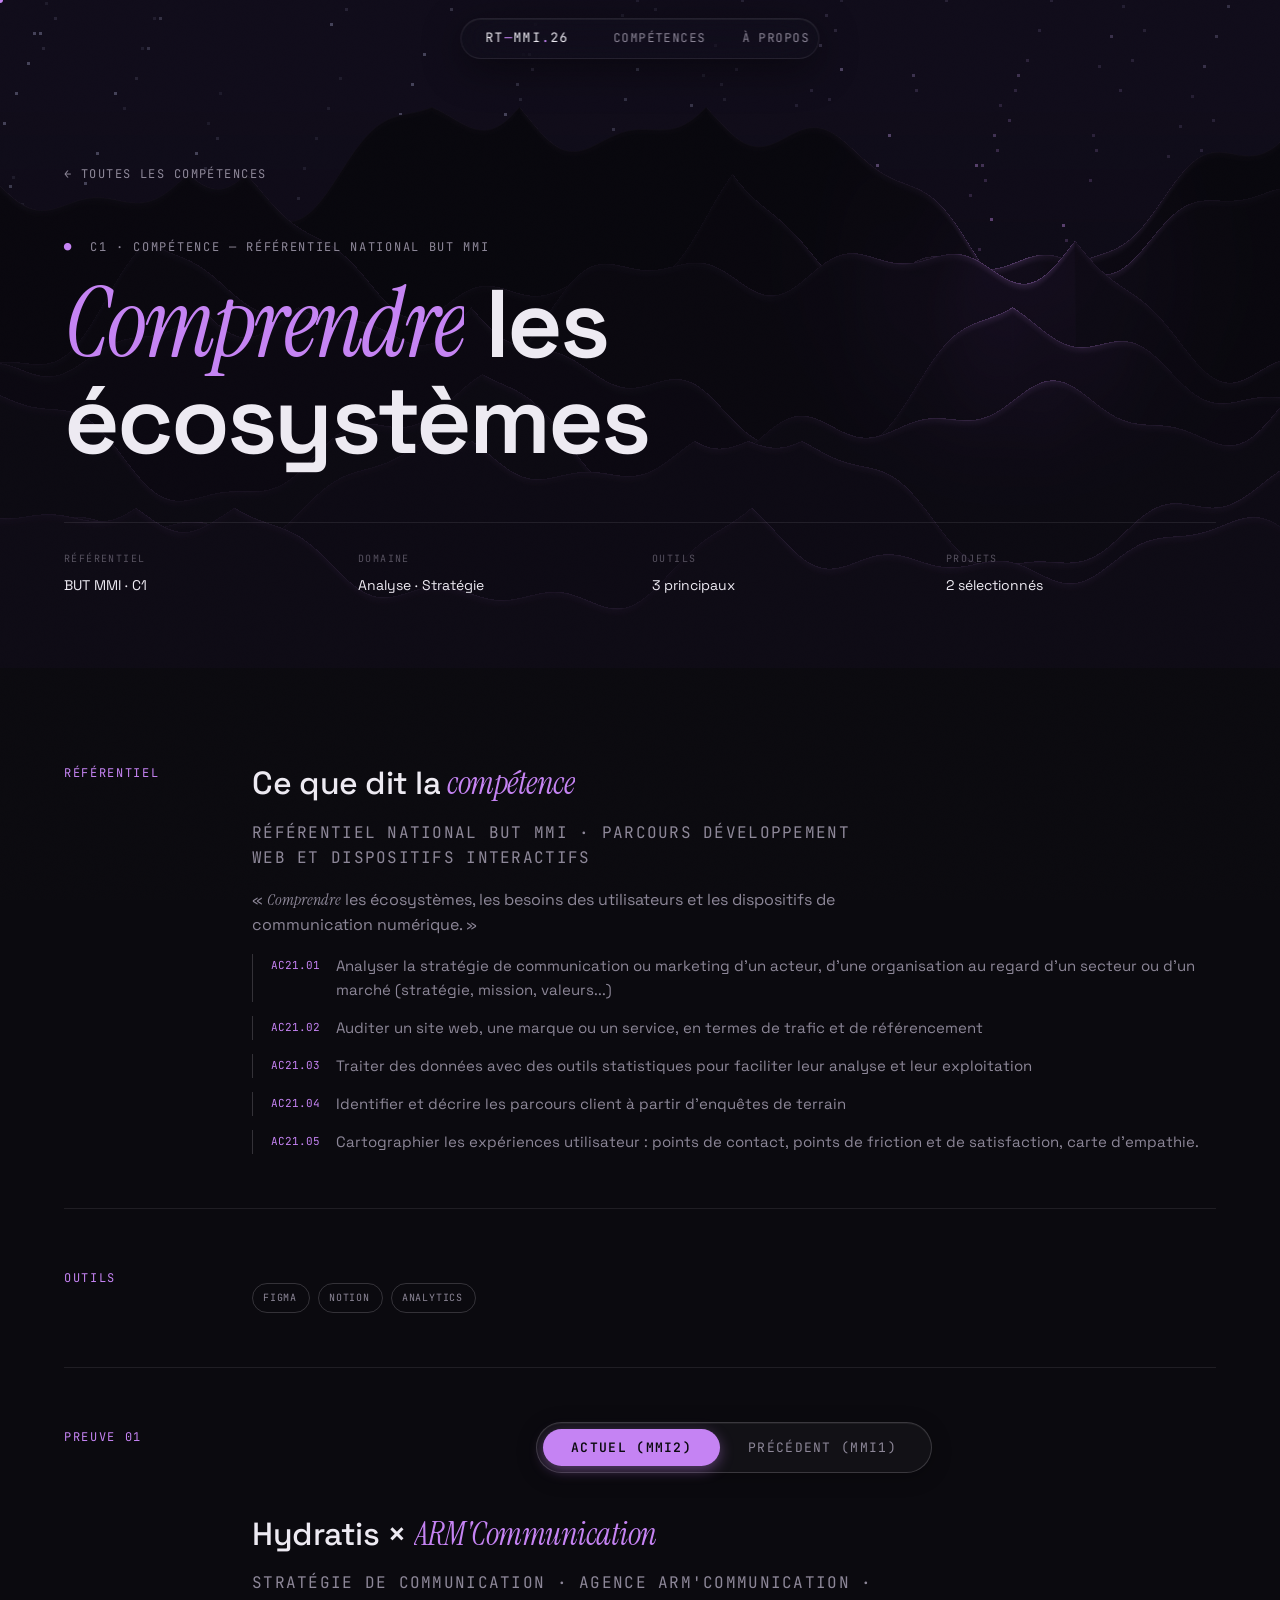
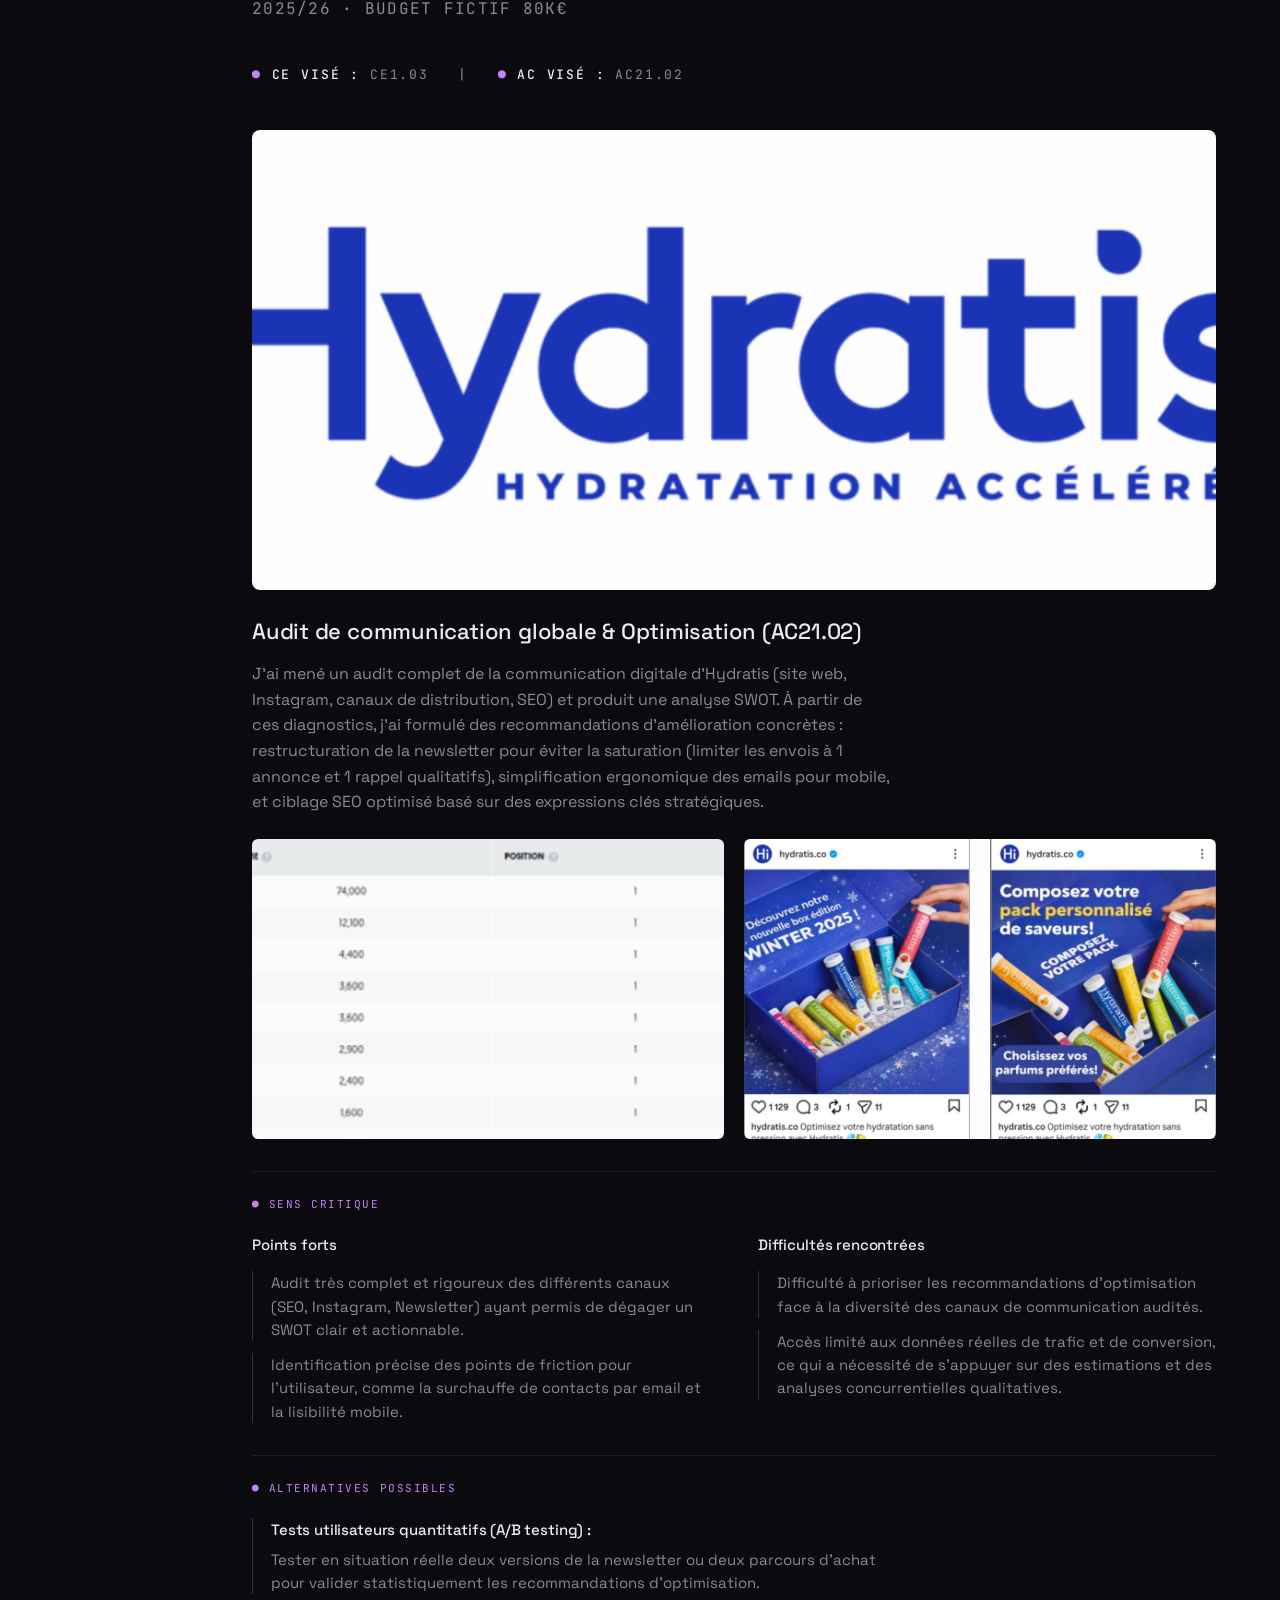
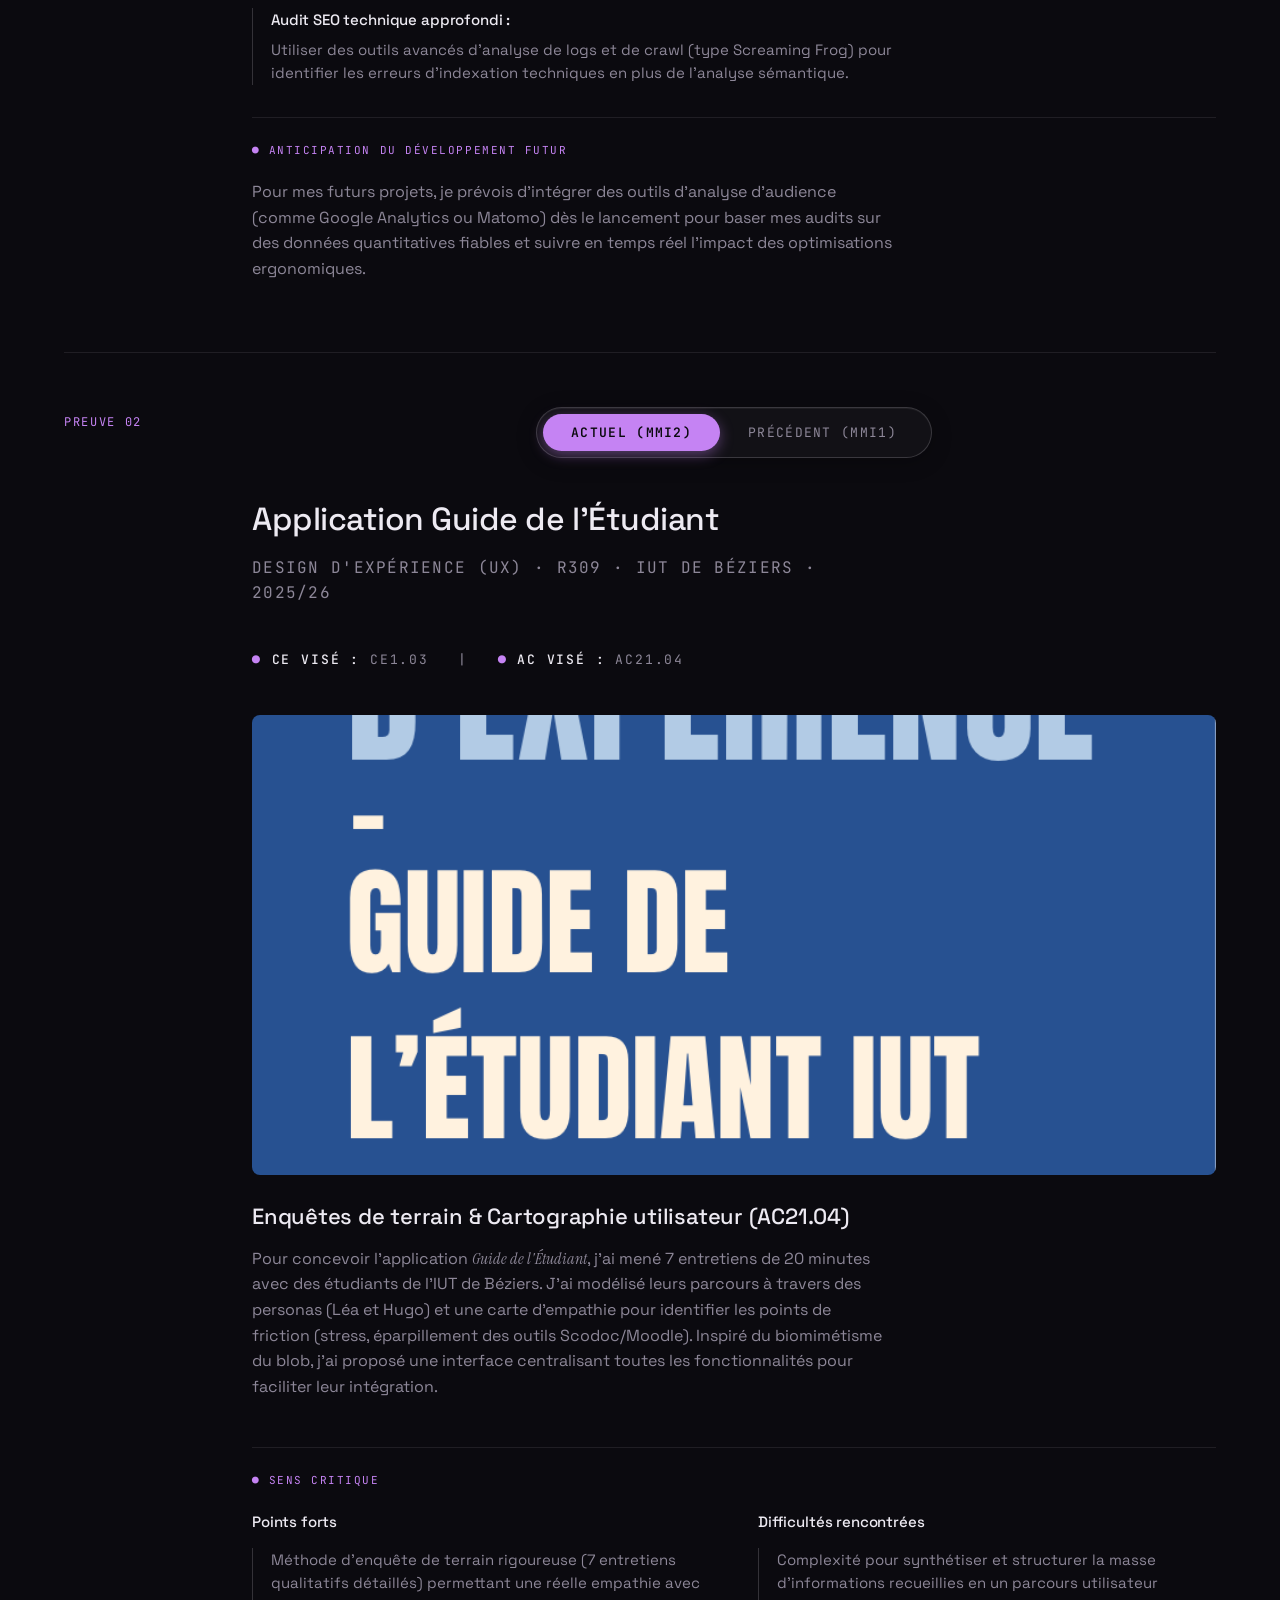
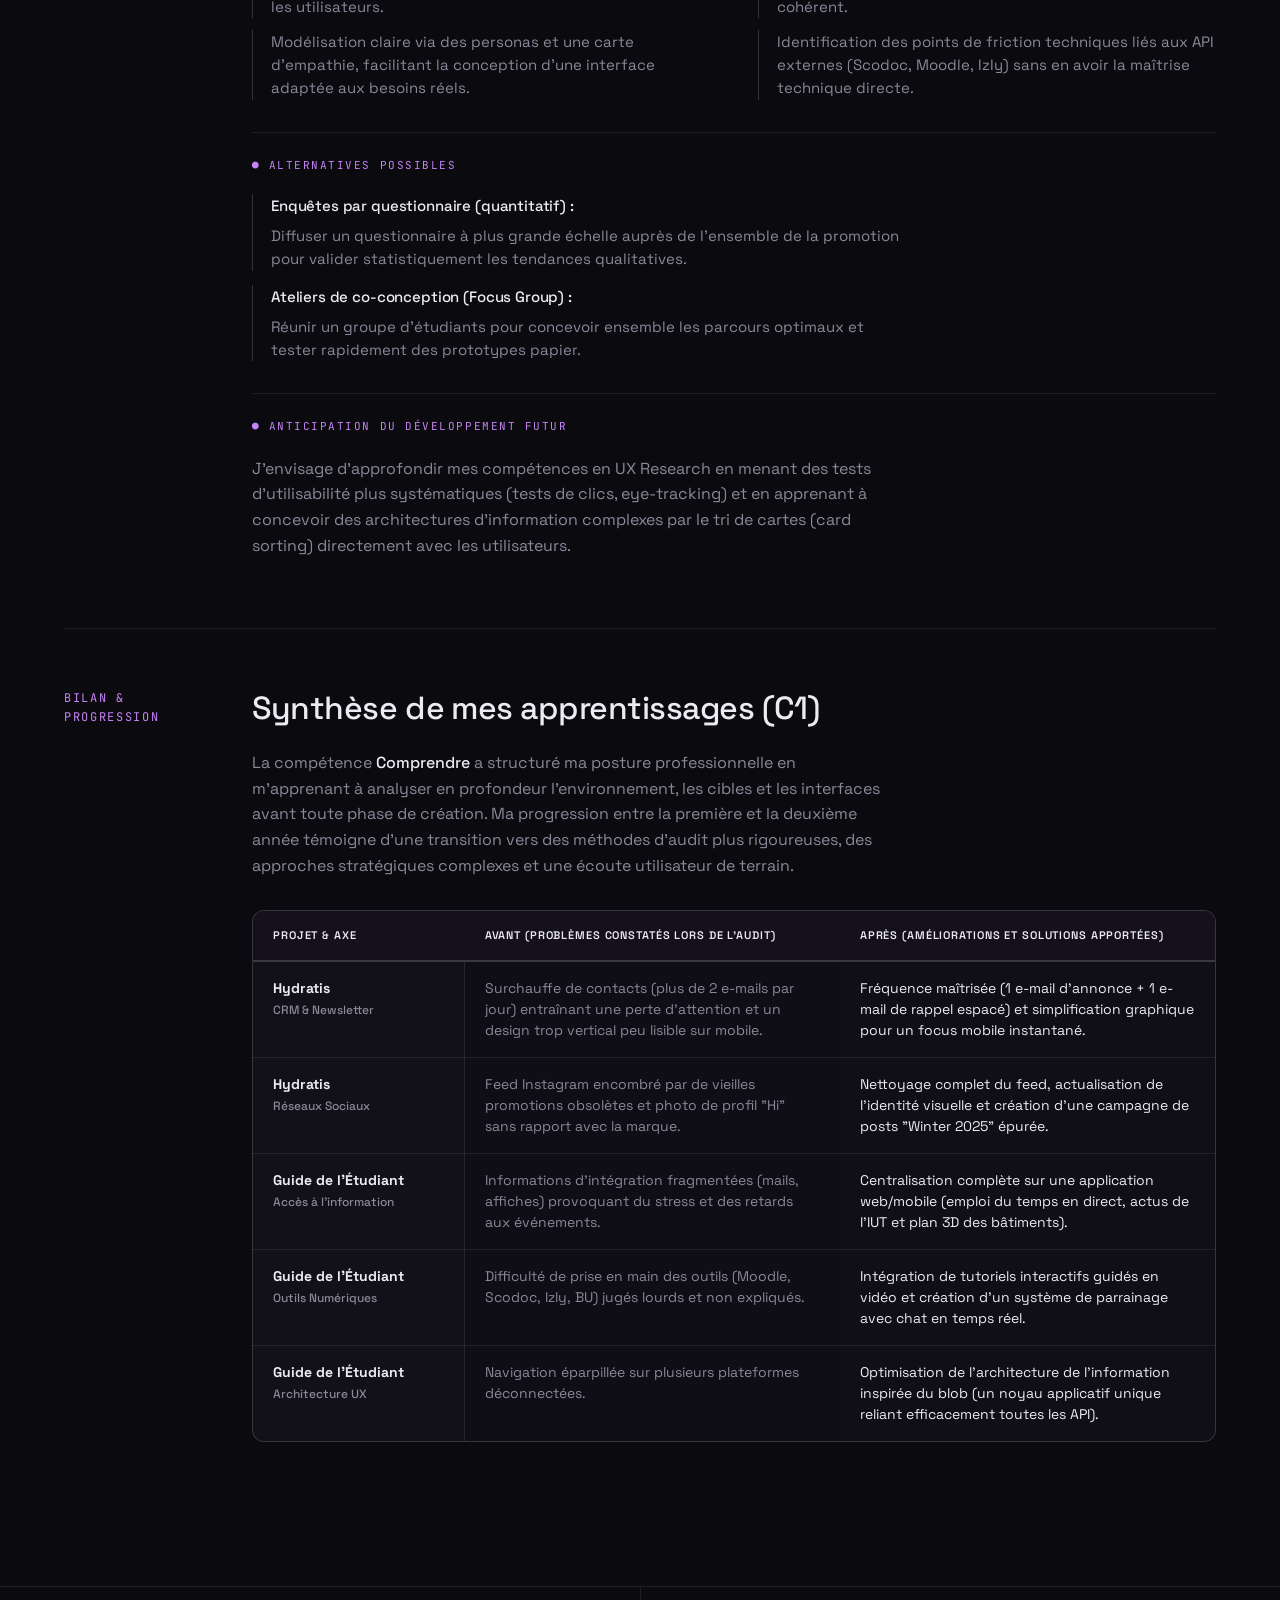
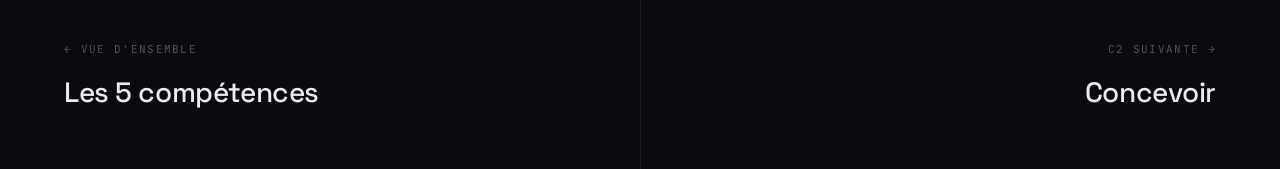
==== commit ee5a1898: "feat: make Hydratis SEO keywords description more generic and professional" ====
--- a/competence-c1.html
+++ b/competence-c1.html
@@ -91,7 +91,7 @@
             </div>
 
             <h4>Audit de communication globale &amp; Optimisation (AC21.02)</h4>
-            <p>J'ai mené un audit complet de la communication digitale d'Hydratis (site web, Instagram, canaux de distribution, SEO) et produit une analyse SWOT. À partir de ces diagnostics, j'ai formulé des recommandations d'amélioration concrètes : restructuration de la newsletter pour éviter la saturation (limiter les envois à 1 annonce et 1 rappel qualitatifs), simplification ergonomique des emails pour mobile, et ciblage SEO optimisé basé sur des expressions stratégiques comme <em>"urine foncée"</em>.</p>
+            <p>J'ai mené un audit complet de la communication digitale d'Hydratis (site web, Instagram, canaux de distribution, SEO) et produit une analyse SWOT. À partir de ces diagnostics, j'ai formulé des recommandations d'amélioration concrètes : restructuration de la newsletter pour éviter la saturation (limiter les envois à 1 annonce et 1 rappel qualitatifs), simplification ergonomique des emails pour mobile, et ciblage SEO optimisé basé sur des expressions clés stratégiques.</p>
 
             <div class="pp-gallery" style="margin-top: 24px;">
               <div><image-slot id="hydratis-seo" src="uploads/Hydratis SEO.png" shape="rounded" radius="6" placeholder="Analyse du référencement naturel (SEO)"></image-slot></div>
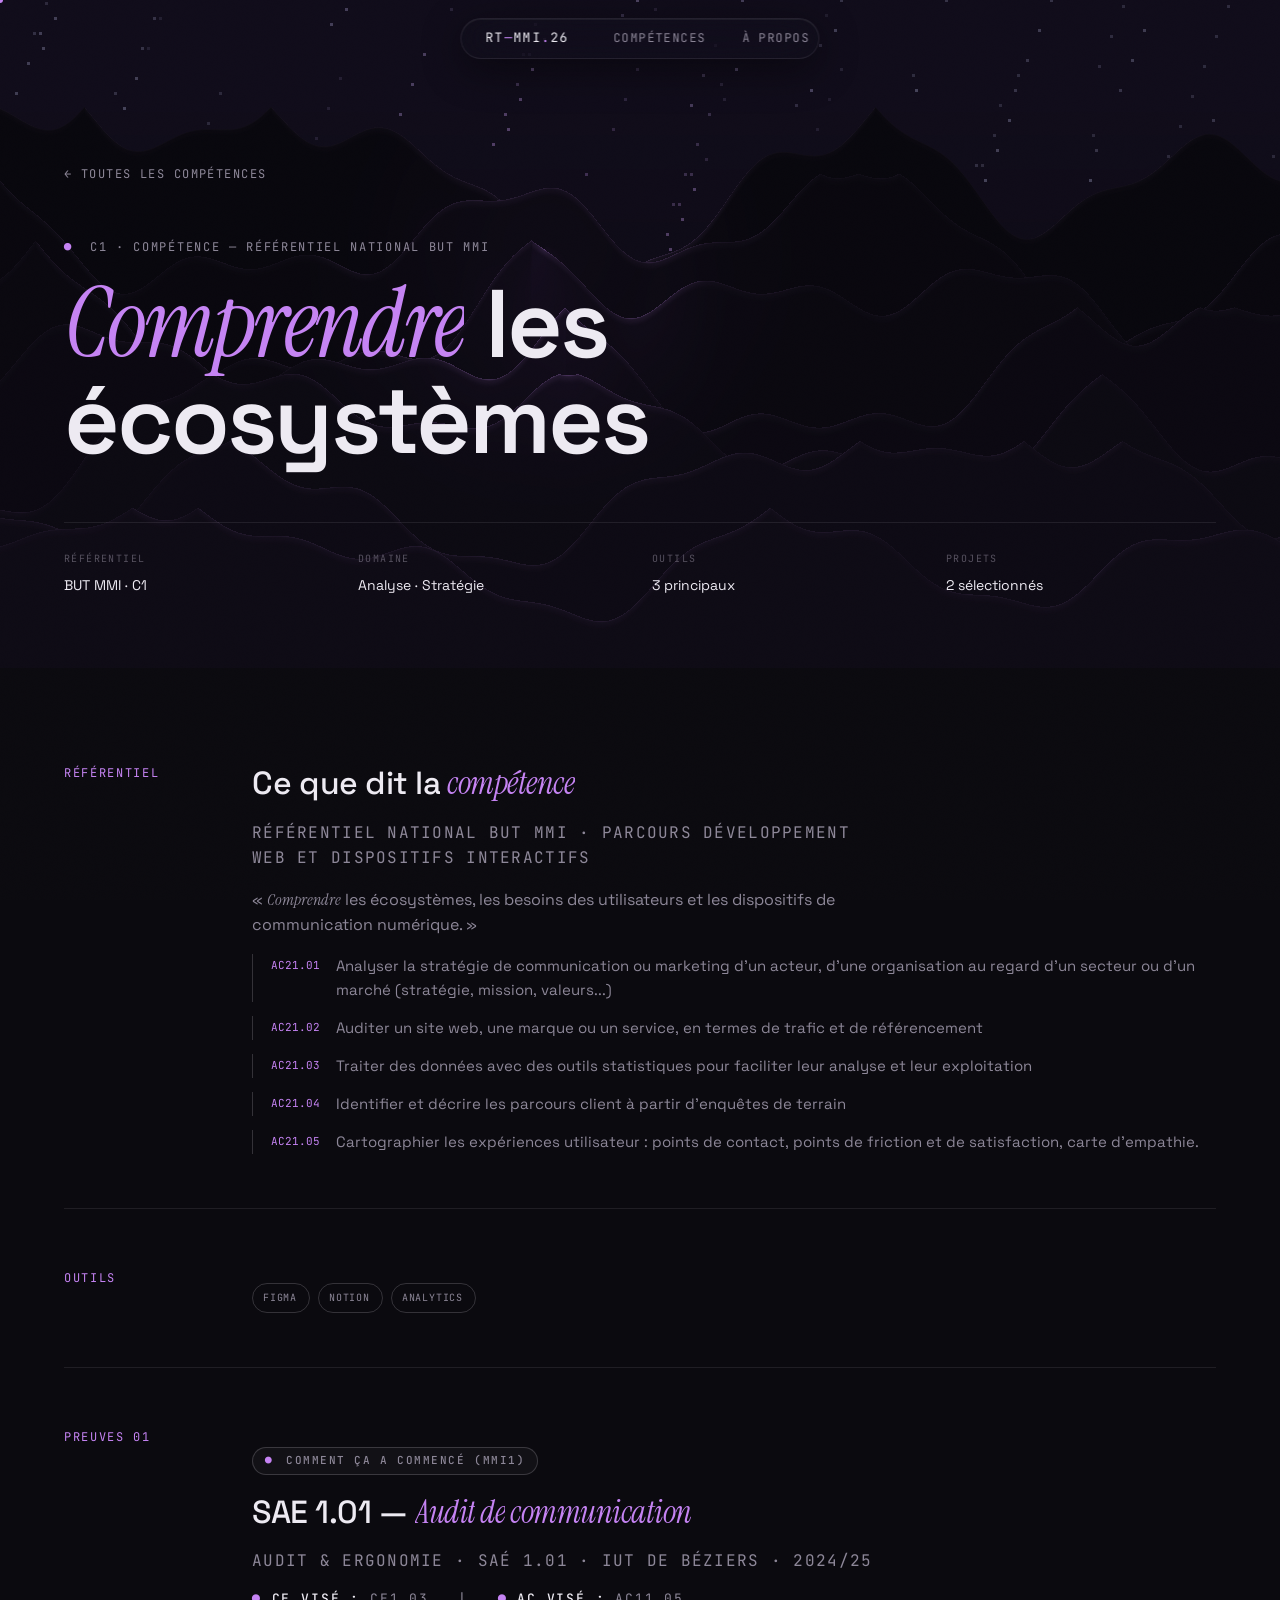
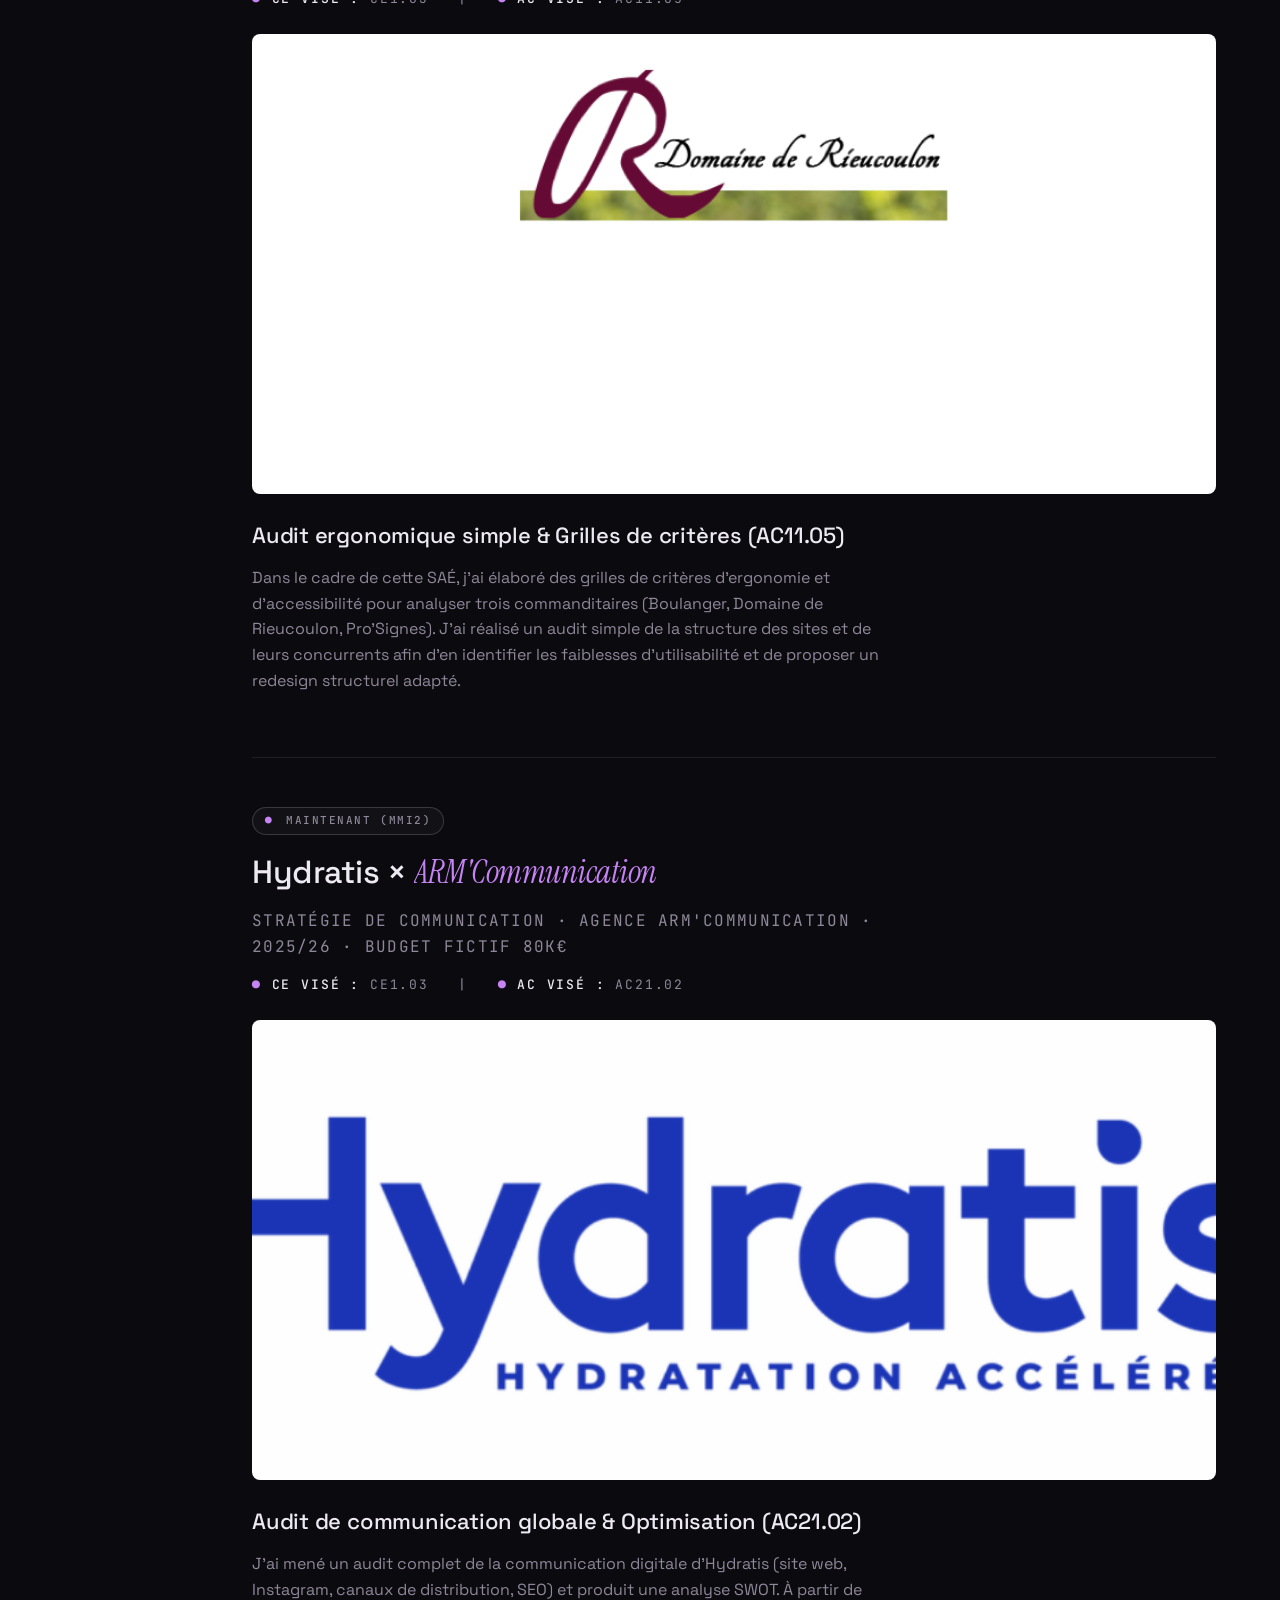
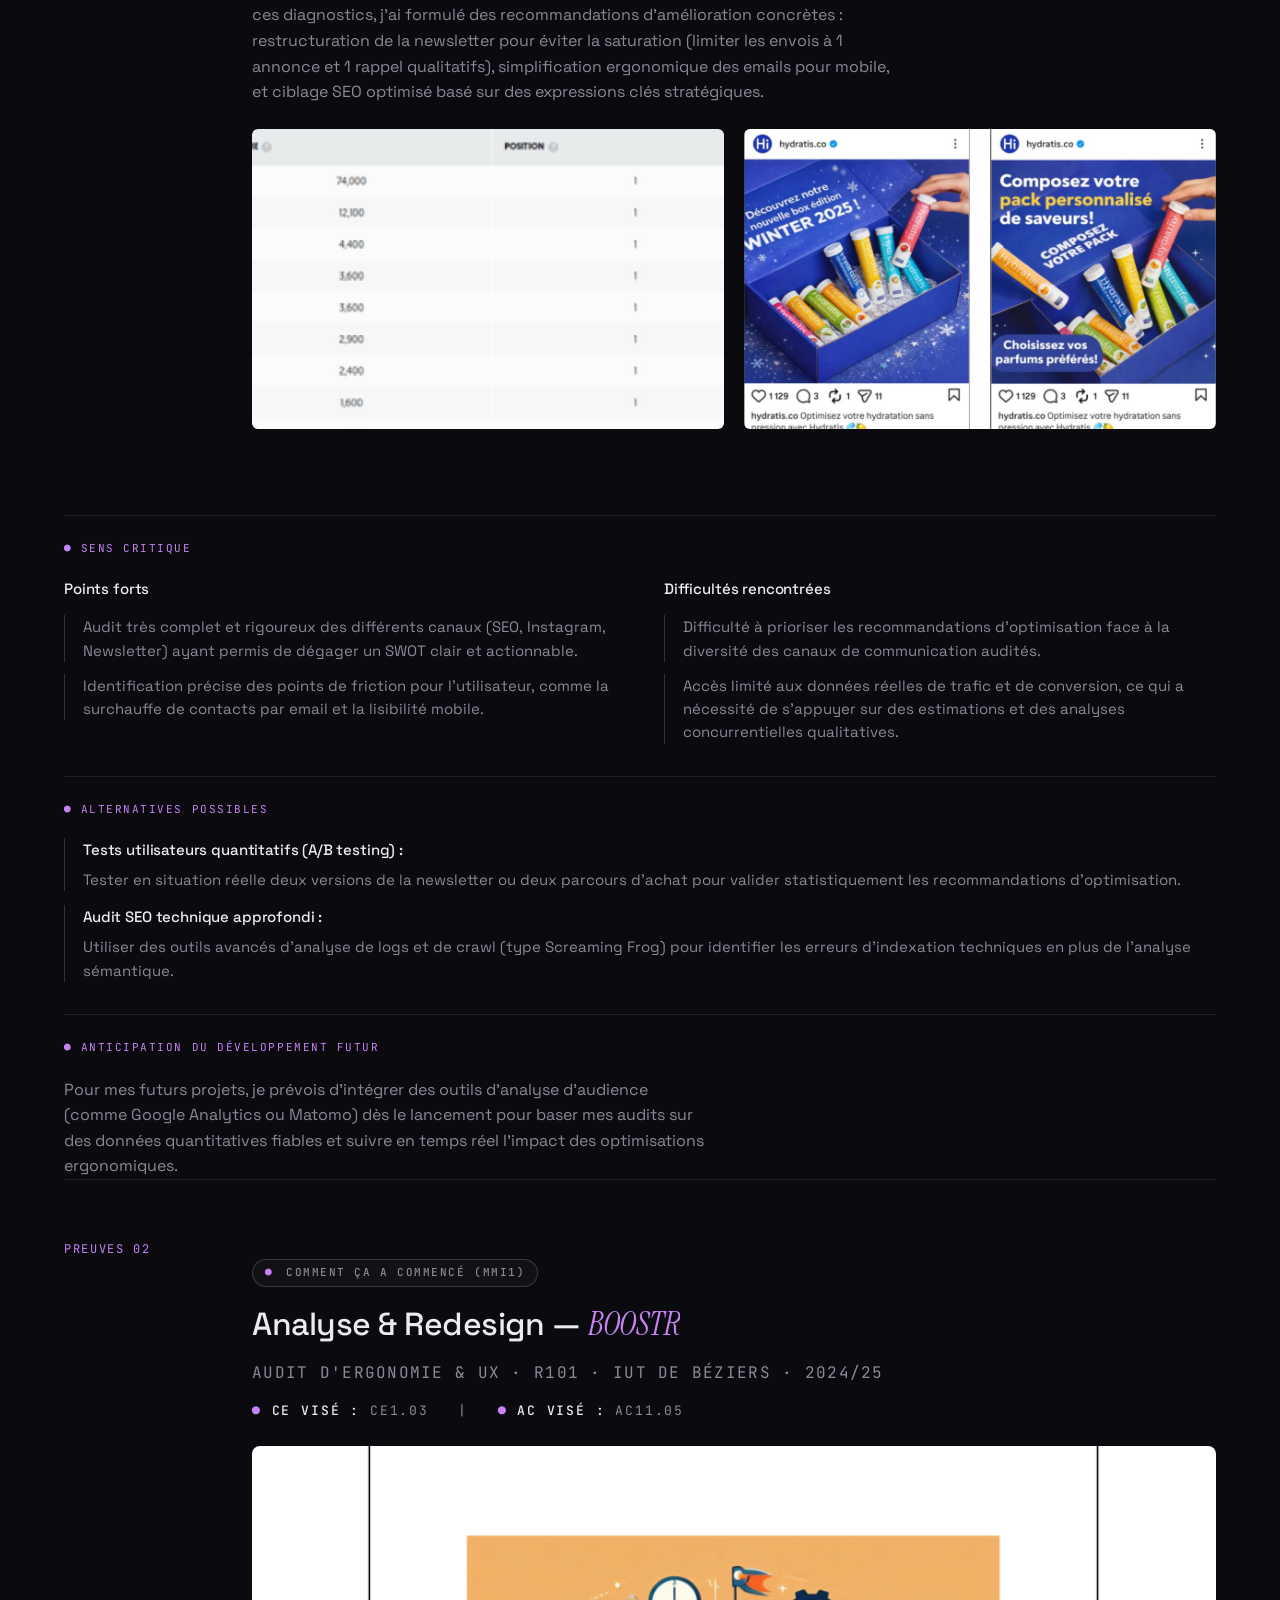
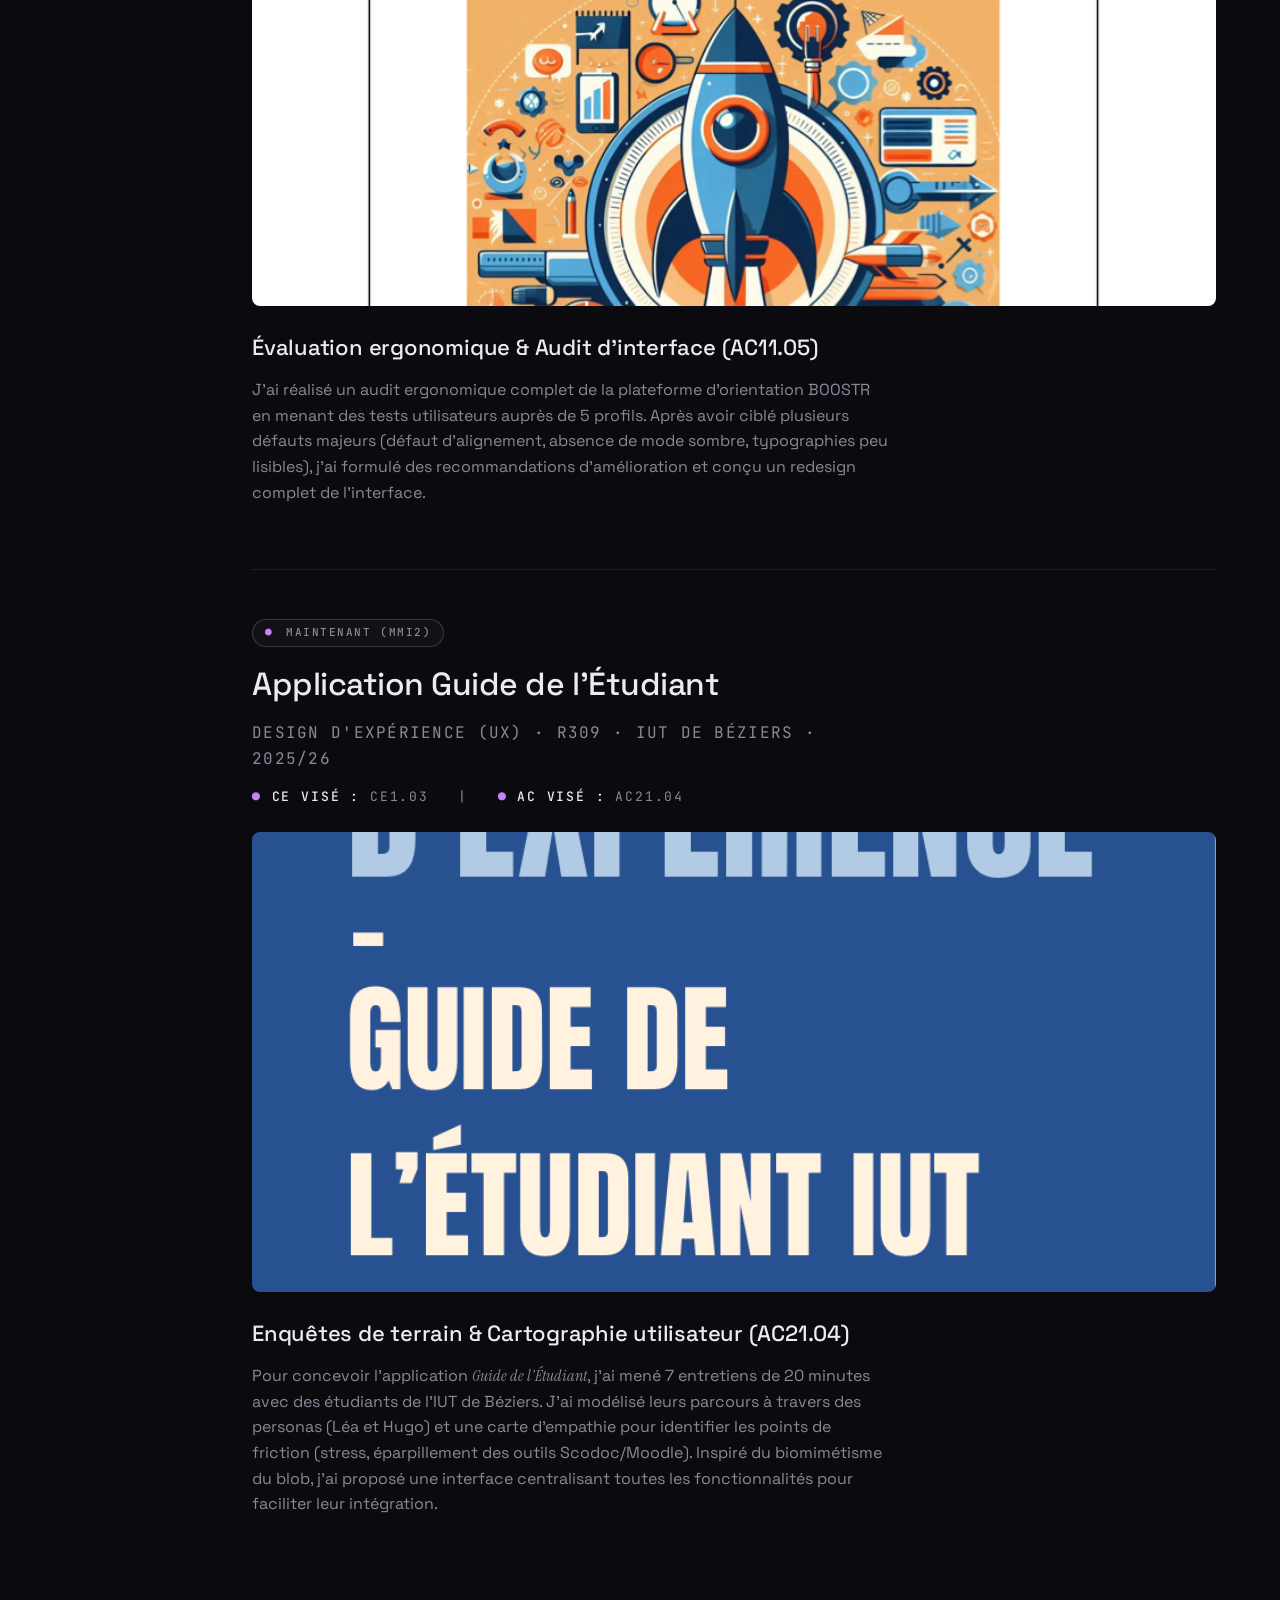
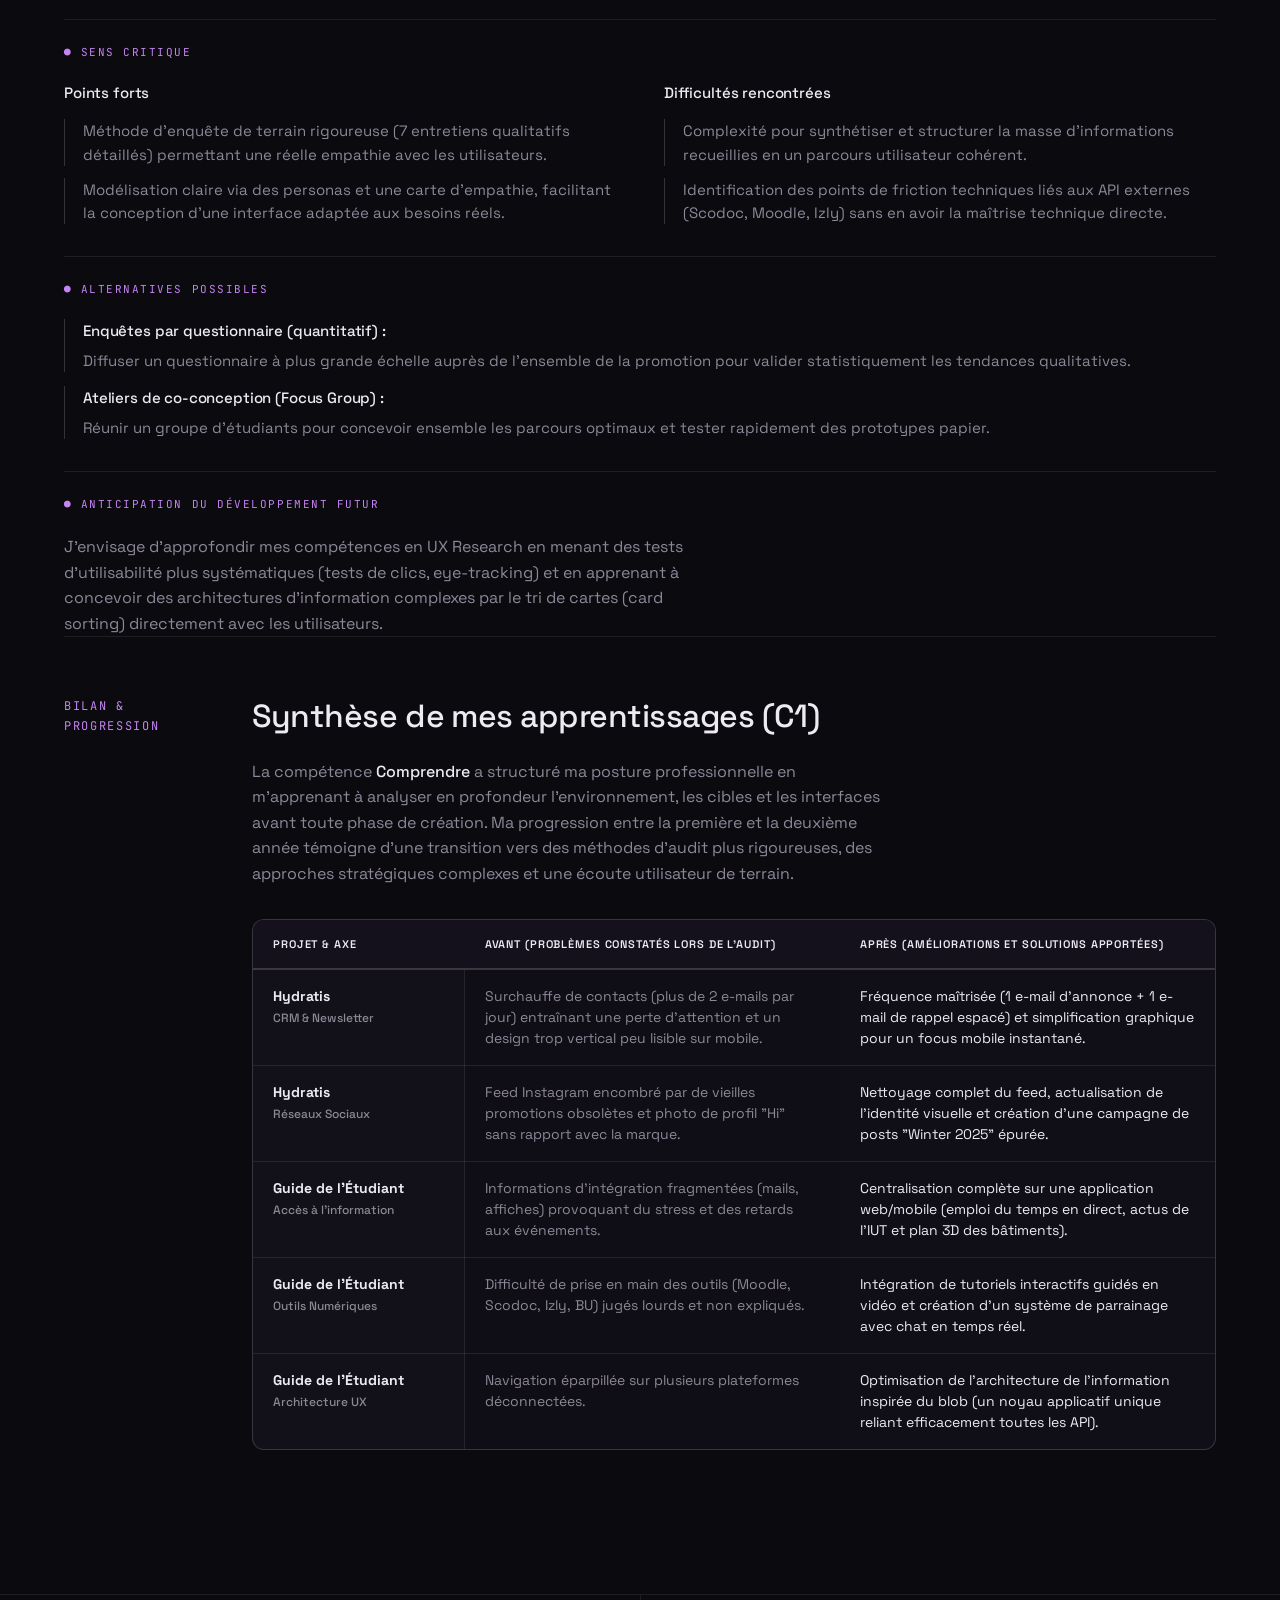
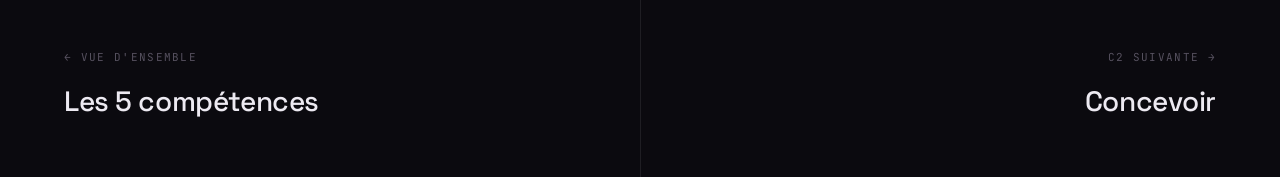
==== commit b271030d: "refact: refonte du layout des competences en affichage sequentiel et nettoyage du code obsolete" ====
--- a/competence-c1.html
+++ b/competence-c1.html
@@ -57,58 +57,56 @@
 
     <!-- ===== PREUVE 01 — Hydratis ===== -->
     <div class="case-section" id="projet-hydratis" data-reveal>
-      <span class="label">Preuve 01</span>
-      <div>
-      <div class="project-header-row">
-        <div>
-          <h3>Hydratis × <em>ARM'Communication</em></h3>
-          <p class="case-meta">Stratégie de communication · Agence ARM'Communication · 2025/26 · Budget fictif 80K€</p>
-        </div>
-        <div class="project-year-toggle">
-          <button class="year-btn active" 
-                  data-show="mmi2" 
-                  data-title="Hydratis × <em>ARM'Communication</em>" 
-                  data-meta="Stratégie de communication · Agence ARM'Communication · 2025/26 · Budget fictif 80K€"
-                  data-tags="<span class='acc'>●</span> <strong>CE visé :</strong> CE1.03 &nbsp;&nbsp;|&nbsp;&nbsp; <span class='acc'>●</span> <strong>AC visé :</strong> AC21.02">Actuel (MMI2)</button>
-          <button class="year-btn" 
-                  data-show="mmi1" 
-                  data-title="SAE 1.01 — <em>Audit de communication</em>" 
-                  data-meta="Audit &amp; ergonomie · SAÉ 1.01 · IUT de Béziers · 2024/25"
-                  data-tags="<span class='acc'>●</span> <strong>CE visé :</strong> CE1.03 &nbsp;&nbsp;|&nbsp;&nbsp; <span class='acc'>●</span> <strong>AC visé :</strong> AC11.05">Précédent (MMI1)</button>
-        </div>
-      </div>
-      
-      <p class="mono project-meta-tags">
-        <span class="acc">●</span> <strong>CE visé :</strong> CE1.03 &nbsp;&nbsp;|&nbsp;&nbsp; 
-        <span class="acc">●</span> <strong>AC visé :</strong> AC21.02
-      </p>
-
-      <div class="project-slider">
-        <div class="project-slider-track">
-          <div class="project-slide slide-mmi2">
-            <div class="pp-gallery" style="margin-bottom: 24px;">
-              <div class="full"><image-slot id="hydratis-hero" src="uploads/Dossier Hydratis.png" shape="rounded" radius="8" placeholder="Visuel principal — couverture de la recommandation ou planning média"></image-slot></div>
-            </div>
-
-            <h4>Audit de communication globale &amp; Optimisation (AC21.02)</h4>
-            <p>J'ai mené un audit complet de la communication digitale d'Hydratis (site web, Instagram, canaux de distribution, SEO) et produit une analyse SWOT. À partir de ces diagnostics, j'ai formulé des recommandations d'amélioration concrètes : restructuration de la newsletter pour éviter la saturation (limiter les envois à 1 annonce et 1 rappel qualitatifs), simplification ergonomique des emails pour mobile, et ciblage SEO optimisé basé sur des expressions clés stratégiques.</p>
-
-            <div class="pp-gallery" style="margin-top: 24px;">
-              <div><image-slot id="hydratis-seo" src="uploads/Hydratis SEO.png" shape="rounded" radius="6" placeholder="Analyse du référencement naturel (SEO)"></image-slot></div>
-              <div><image-slot id="hydratis-instagram" src="uploads/Hydratis Instagram.jpg" shape="rounded" radius="6" placeholder="Mockup des posts Instagram (Winter 2025)"></image-slot></div>
-            </div>
-          </div>
-          
-          <div class="project-slide slide-mmi1">
-            <div class="pp-gallery" style="margin-bottom: 24px;">
-              <div class="full"><image-slot id="sae101-hero" src="uploads/SAE 101.png" shape="rounded" radius="8" placeholder="Visuel principal MMI1 — Audit de communication SAE 1.01"></image-slot></div>
-            </div>
-
-            <h4>Audit ergonomique simple &amp; Grilles de critères (AC11.05)</h4>
-            <p>Dans le cadre de cette SAÉ, j'ai élaboré des grilles de critères d'ergonomie et d'accessibilité pour analyser trois commanditaires (Boulanger, Domaine de Rieucoulon, Pro'Signes). J'ai réalisé un audit simple de la structure des sites et de leurs concurrents afin d'en identifier les faiblesses d'utilisabilité et de proposer un redesign structurel adapté.</p>
-          </div>
-        </div>
-      </div>
+      <span class="label">Preuves 01</span>
+      <div>
+
+        <!-- PROJET PRÉCÉDENT (MMI1) -->
+        <div class="project-evolution-block">
+          <div class="evolution-header">
+            <span class="mono evolution-badge"><span class="acc">●</span> Comment ça a commencé (MMI1)</span>
+            <h3>SAE 1.01 — <em>Audit de communication</em></h3>
+            <p class="case-meta">Audit &amp; ergonomie · SAÉ 1.01 · IUT de Béziers · 2024/25</p>
+            <p class="mono project-meta-tags">
+              <span class="acc">●</span> <strong>CE visé :</strong> CE1.03 &nbsp;&nbsp;|&nbsp;&nbsp; 
+              <span class="acc">●</span> <strong>AC visé :</strong> AC11.05
+            </p>
+          </div>
+
+          <div class="pp-gallery" style="margin-bottom: 24px;">
+            <div class="full"><image-slot id="sae101-hero" src="uploads/SAE 101.png" shape="rounded" radius="8" placeholder="Visuel principal MMI1 — Audit de communication SAE 1.01"></image-slot></div>
+          </div>
+
+          <h4>Audit ergonomique simple &amp; Grilles de critères (AC11.05)</h4>
+          <p>Dans le cadre de cette SAÉ, j'ai élaboré des grilles de critères d'ergonomie et d'accessibilité pour analyser trois commanditaires (Boulanger, Domaine de Rieucoulon, Pro'Signes). J'ai réalisé un audit simple de la structure des sites et de leurs concurrents afin d'en identifier les faiblesses d'utilisabilité et de proposer un redesign structurel adapté.</p>
+        </div>
+
+        <!-- PROJET ACTUEL (MMI2) -->
+        <div class="project-evolution-block" style="margin-top: 64px; border-top: 1px solid var(--line); padding-top: 48px;">
+          <div class="evolution-header">
+            <span class="mono evolution-badge"><span class="acc">●</span> Maintenant (MMI2)</span>
+            <h3>Hydratis × <em>ARM'Communication</em></h3>
+            <p class="case-meta">Stratégie de communication · Agence ARM'Communication · 2025/26 · Budget fictif 80K€</p>
+            <p class="mono project-meta-tags">
+              <span class="acc">●</span> <strong>CE visé :</strong> CE1.03 &nbsp;&nbsp;|&nbsp;&nbsp; 
+              <span class="acc">●</span> <strong>AC visé :</strong> AC21.02
+            </p>
+          </div>
+
+          <div class="pp-gallery" style="margin-bottom: 24px;">
+            <div class="full"><image-slot id="hydratis-hero" src="uploads/Dossier Hydratis.png" shape="rounded" radius="8" placeholder="Visuel principal — couverture de la recommandation ou planning média"></image-slot></div>
+          </div>
+
+          <h4>Audit de communication globale &amp; Optimisation (AC21.02)</h4>
+          <p>J'ai mené un audit complet de la communication digitale d'Hydratis (site web, Instagram, canaux de distribution, SEO) et produit une analyse SWOT. À partir de ces diagnostics, j'ai formulé des recommandations d'amélioration concrètes : restructuration de la newsletter pour éviter la saturation (limiter les envois à 1 annonce et 1 rappel qualitatifs), simplification ergonomique des emails pour mobile, et ciblage SEO optimisé basé sur des expressions clés stratégiques.</p>
+
+          <div class="pp-gallery" style="margin-top: 24px;">
+            <div><image-slot id="hydratis-seo" src="uploads/Hydratis SEO.png" shape="rounded" radius="6" placeholder="Analyse du référencement naturel (SEO)"></image-slot></div>
+            <div><image-slot id="hydratis-instagram" src="uploads/Hydratis Instagram.jpg" shape="rounded" radius="6" placeholder="Mockup des posts Instagram (Winter 2025)"></image-slot></div>
+          </div>
+        </div>
+
+      </div>
+    </div>
 
       <!-- Sens critique -->
       <div class="analysis-section">
@@ -162,53 +160,51 @@
 
     <!-- ===== PREUVE 02 — Guide Étudiant ===== -->
     <div class="case-section" id="projet-guide-etudiant" data-reveal>
-      <span class="label">Preuve 02</span>
-      <div>
-      <div class="project-header-row">
-        <div>
-          <h3>Application Guide de l'Étudiant</h3>
-          <p class="case-meta">Design d'expérience (UX) · R309 · IUT de Béziers · 2025/26</p>
-        </div>
-        <div class="project-year-toggle">
-          <button class="year-btn active" 
-                  data-show="mmi2" 
-                  data-title="Application Guide de l'Étudiant" 
-                  data-meta="Design d'expérience (UX) · R309 · IUT de Béziers · 2025/26"
-                  data-tags="<span class='acc'>●</span> <strong>CE visé :</strong> CE1.03 &nbsp;&nbsp;|&nbsp;&nbsp; <span class='acc'>●</span> <strong>AC visé :</strong> AC21.04">Actuel (MMI2)</button>
-          <button class="year-btn" 
-                  data-show="mmi1" 
-                  data-title="Analyse &amp; Redesign — <em>BOOSTR</em>" 
-                  data-meta="Audit d'ergonomie &amp; UX · R101 · IUT de Béziers · 2024/25"
-                  data-tags="<span class='acc'>●</span> <strong>CE visé :</strong> CE1.03 &nbsp;&nbsp;|&nbsp;&nbsp; <span class='acc'>●</span> <strong>AC visé :</strong> AC11.05">Précédent (MMI1)</button>
-        </div>
-      </div>
-
-      <p class="mono project-meta-tags">
-        <span class="acc">●</span> <strong>CE visé :</strong> CE1.03 &nbsp;&nbsp;|&nbsp;&nbsp; 
-        <span class="acc">●</span> <strong>AC visé :</strong> AC21.04
-      </p>
-      
-      <div class="project-slider">
-        <div class="project-slider-track">
-          <div class="project-slide slide-mmi2">
-            <div class="pp-gallery" style="margin-bottom: 24px;">
-              <div class="full"><image-slot id="guide-hero" src="uploads/R309 UIX.png" shape="rounded" radius="8" placeholder="Visuel principal — maquette Figma ou carte d'empathie"></image-slot></div>
-            </div>
-
-            <h4>Enquêtes de terrain &amp; Cartographie utilisateur (AC21.04)</h4>
-            <p>Pour concevoir l'application <em>Guide de l'Étudiant</em>, j'ai mené 7 entretiens de 20 minutes avec des étudiants de l'IUT de Béziers. J'ai modélisé leurs parcours à travers des personas (Léa et Hugo) et une carte d'empathie pour identifier les points de friction (stress, éparpillement des outils Scodoc/Moodle). Inspiré du biomimétisme du blob, j'ai proposé une interface centralisant toutes les fonctionnalités pour faciliter leur intégration.</p>
-          </div>
-          
-          <div class="project-slide slide-mmi1">
-            <div class="pp-gallery" style="margin-bottom: 24px;">
-              <div class="full"><image-slot id="boostr-hero" src="uploads/Boostr.png" shape="rounded" radius="8" placeholder="Visuel principal MMI1 — Analyse BOOSTR"></image-slot></div>
-            </div>
-
-            <h4>Évaluation ergonomique &amp; Audit d'interface (AC11.05)</h4>
-            <p>J'ai réalisé un audit ergonomique complet de la plateforme d'orientation BOOSTR en menant des tests utilisateurs auprès de 5 profils. Après avoir ciblé plusieurs défauts majeurs (défaut d'alignement, absence de mode sombre, typographies peu lisibles), j'ai formulé des recommandations d'amélioration et conçu un redesign complet de l'interface.</p>
-          </div>
-        </div>
-      </div>
+      <span class="label">Preuves 02</span>
+      <div>
+
+        <!-- PROJET PRÉCÉDENT (MMI1) -->
+        <div class="project-evolution-block">
+          <div class="evolution-header">
+            <span class="mono evolution-badge"><span class="acc">●</span> Comment ça a commencé (MMI1)</span>
+            <h3>Analyse &amp; Redesign — <em>BOOSTR</em></h3>
+            <p class="case-meta">Audit d'ergonomie &amp; UX · R101 · IUT de Béziers · 2024/25</p>
+            <p class="mono project-meta-tags">
+              <span class="acc">●</span> <strong>CE visé :</strong> CE1.03 &nbsp;&nbsp;|&nbsp;&nbsp; 
+              <span class="acc">●</span> <strong>AC visé :</strong> AC11.05
+            </p>
+          </div>
+
+          <div class="pp-gallery" style="margin-bottom: 24px;">
+            <div class="full"><image-slot id="boostr-hero" src="uploads/Boostr.png" shape="rounded" radius="8" placeholder="Visuel principal MMI1 — Analyse BOOSTR"></image-slot></div>
+          </div>
+
+          <h4>Évaluation ergonomique &amp; Audit d'interface (AC11.05)</h4>
+          <p>J'ai réalisé un audit ergonomique complet de la plateforme d'orientation BOOSTR en menant des tests utilisateurs auprès de 5 profils. Après avoir ciblé plusieurs défauts majeurs (défaut d'alignement, absence de mode sombre, typographies peu lisibles), j'ai formulé des recommandations d'amélioration et conçu un redesign complet de l'interface.</p>
+        </div>
+
+        <!-- PROJET ACTUEL (MMI2) -->
+        <div class="project-evolution-block" style="margin-top: 64px; border-top: 1px solid var(--line); padding-top: 48px;">
+          <div class="evolution-header">
+            <span class="mono evolution-badge"><span class="acc">●</span> Maintenant (MMI2)</span>
+            <h3>Application Guide de l'Étudiant</h3>
+            <p class="case-meta">Design d'expérience (UX) · R309 · IUT de Béziers · 2025/26</p>
+            <p class="mono project-meta-tags">
+              <span class="acc">●</span> <strong>CE visé :</strong> CE1.03 &nbsp;&nbsp;|&nbsp;&nbsp; 
+              <span class="acc">●</span> <strong>AC visé :</strong> AC21.04
+            </p>
+          </div>
+
+          <div class="pp-gallery" style="margin-bottom: 24px;">
+            <div class="full"><image-slot id="guide-hero" src="uploads/R309 UIX.png" shape="rounded" radius="8" placeholder="Visuel principal — maquette Figma ou carte d'empathie"></image-slot></div>
+          </div>
+
+          <h4>Enquêtes de terrain &amp; Cartographie utilisateur (AC21.04)</h4>
+          <p>Pour concevoir l'application <em>Guide de l'Étudiant</em>, j'ai mené 7 entretiens de 20 minutes avec des étudiants de l'IUT de Béziers. J'ai modélisé leurs parcours à travers des personas (Léa et Hugo) et une carte d'empathie pour identifier les points de friction (stress, éparpillement des outils Scodoc/Moodle). Inspiré du biomimétisme du blob, j'ai proposé une interface centralisant toutes les fonctionnalités pour faciliter leur intégration.</p>
+        </div>
+
+      </div>
+    </div>
 
       <!-- Sens critique -->
       <div class="analysis-section">
--- a/styles.css
+++ b/styles.css
@@ -473,53 +473,6 @@
   margin-bottom: 12px;
   box-shadow: 0 4px 20px rgba(0, 0, 0, 0.25), inset 0 1px 0 rgba(255, 255, 255, 0.05);
 }
-.year-btn {
-  background: none;
-  border: none;
-  font-family: var(--mono);
-  font-size: 13px;
-  letter-spacing: 0.1em;
-  text-transform: uppercase;
-  color: var(--muted);
-  padding: 10px 28px;
-  border-radius: 26px;
-  cursor: pointer;
-  transition: all 0.3s cubic-bezier(0.25, 0.8, 0.25, 1);
-}
-.year-btn:hover {
-  color: var(--text);
-}
-.year-btn.active {
-  background: var(--accent);
-  color: #0b0a0f;
-  font-weight: 600;
-  box-shadow: 0 4px 14px oklch(0.72 0.17 310 / 0.4);
-}
-.project-slider {
-  width: 100%;
-  overflow: hidden;
-  position: relative;
-}
-.project-slider-track {
-  display: flex;
-  width: 200%;
-  transition: transform 0.6s cubic-bezier(0.16, 1, 0.3, 1);
-}
-.project-slide {
-  width: 50%;
-  flex: 0 0 50%;
-  box-sizing: border-box;
-  transition: opacity 0.4s ease;
-}
-.project-slide.slide-mmi1 {
-  opacity: 0.3;
-}
-.project-slider-track.show-mmi1 .project-slide.slide-mmi1 {
-  opacity: 1;
-}
-.project-slider-track.show-mmi1 .project-slide.slide-mmi2 {
-  opacity: 0.3;
-}
 .case-section ul { list-style: none; display: flex; flex-direction: column; gap: 14px; margin-top: 8px; }
 .case-section li {
   display: flex; gap: 16px; font-size: 15px; color: var(--muted);
@@ -958,3 +911,28 @@
   margin-bottom: 0 !important;
 }
 
+/* ---------- Sequential Evolution Project Layout ---------- */
+.project-evolution-block {
+  width: 100%;
+  box-sizing: border-box;
+  margin-top: 24px;
+}
+.evolution-header {
+  margin-bottom: 24px;
+}
+.evolution-badge {
+  display: inline-block;
+  padding: 4px 12px;
+  background: rgba(255, 255, 255, 0.03);
+  border: 1px solid var(--line-strong);
+  border-radius: 20px;
+  font-size: 11px;
+  color: var(--muted);
+  margin-bottom: 12px;
+  font-weight: 500;
+}
+.evolution-badge .acc {
+  color: var(--accent);
+  margin-right: 4px;
+}
+
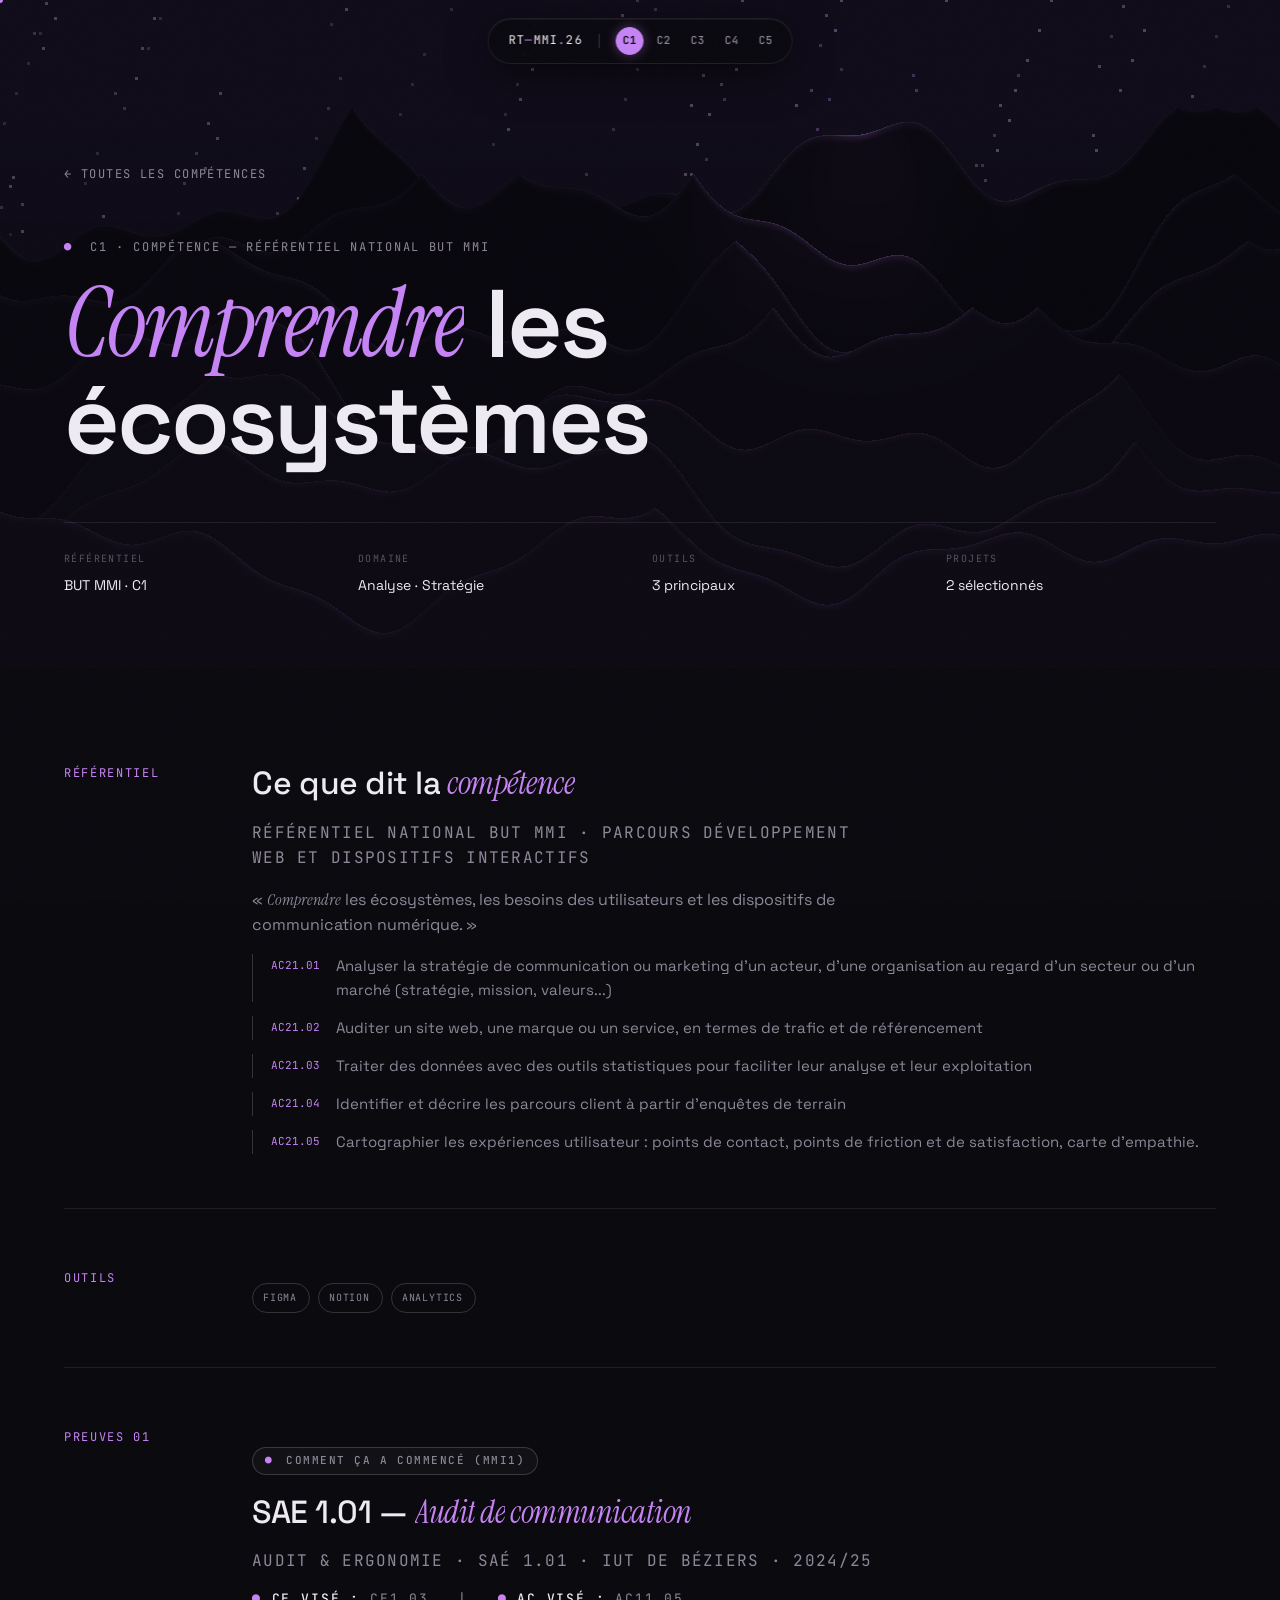
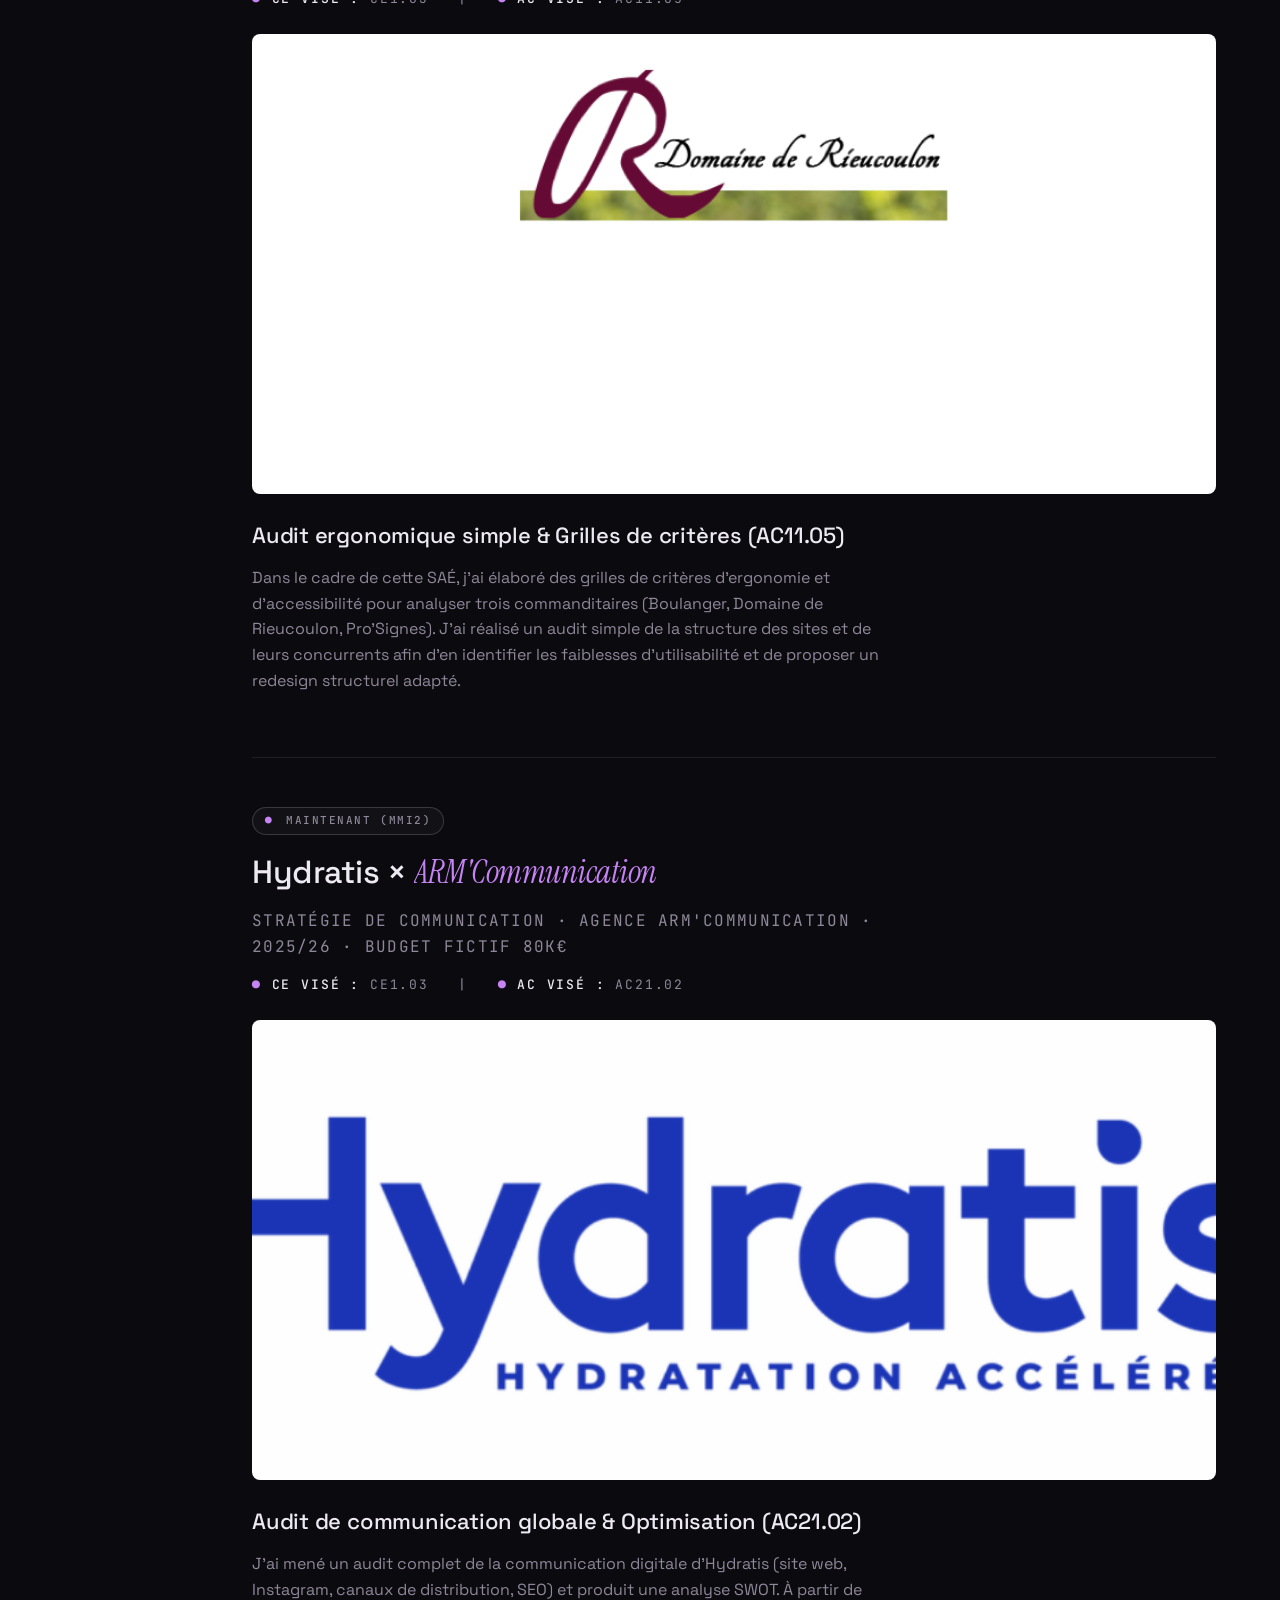
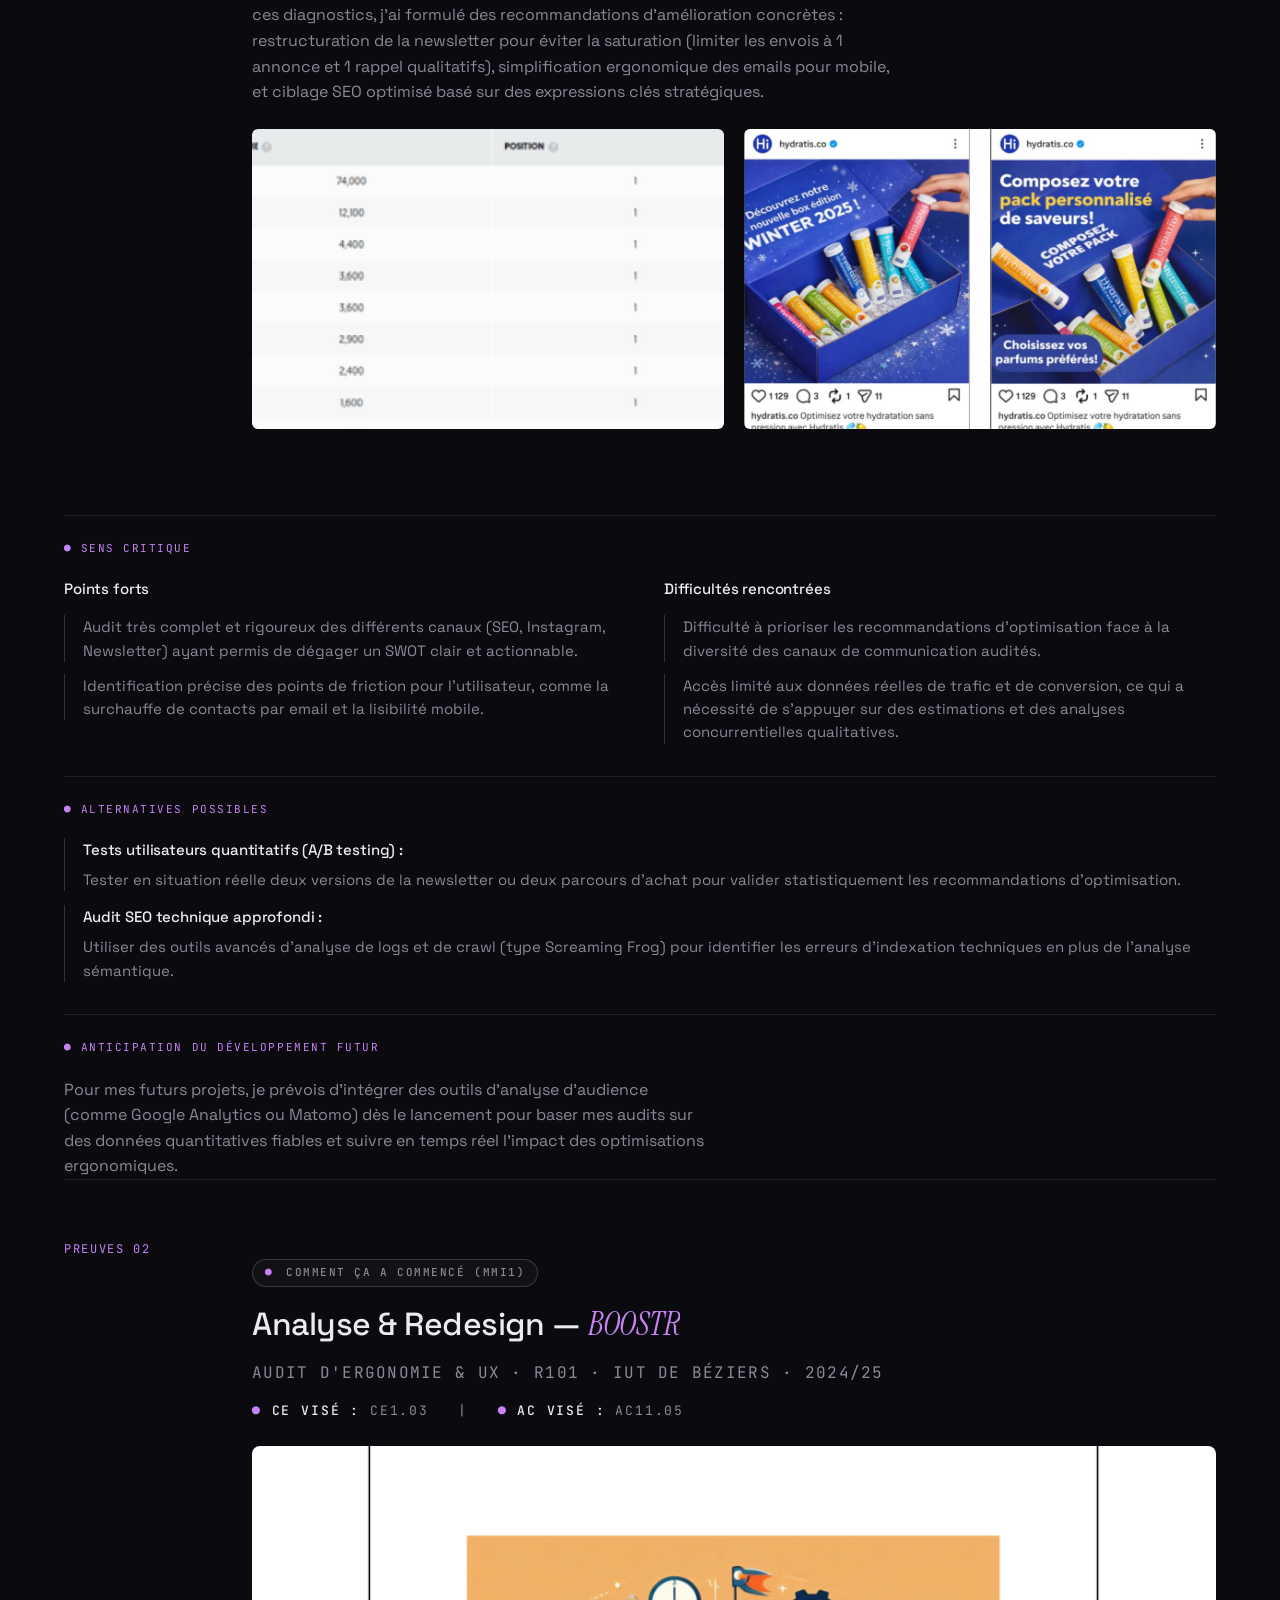
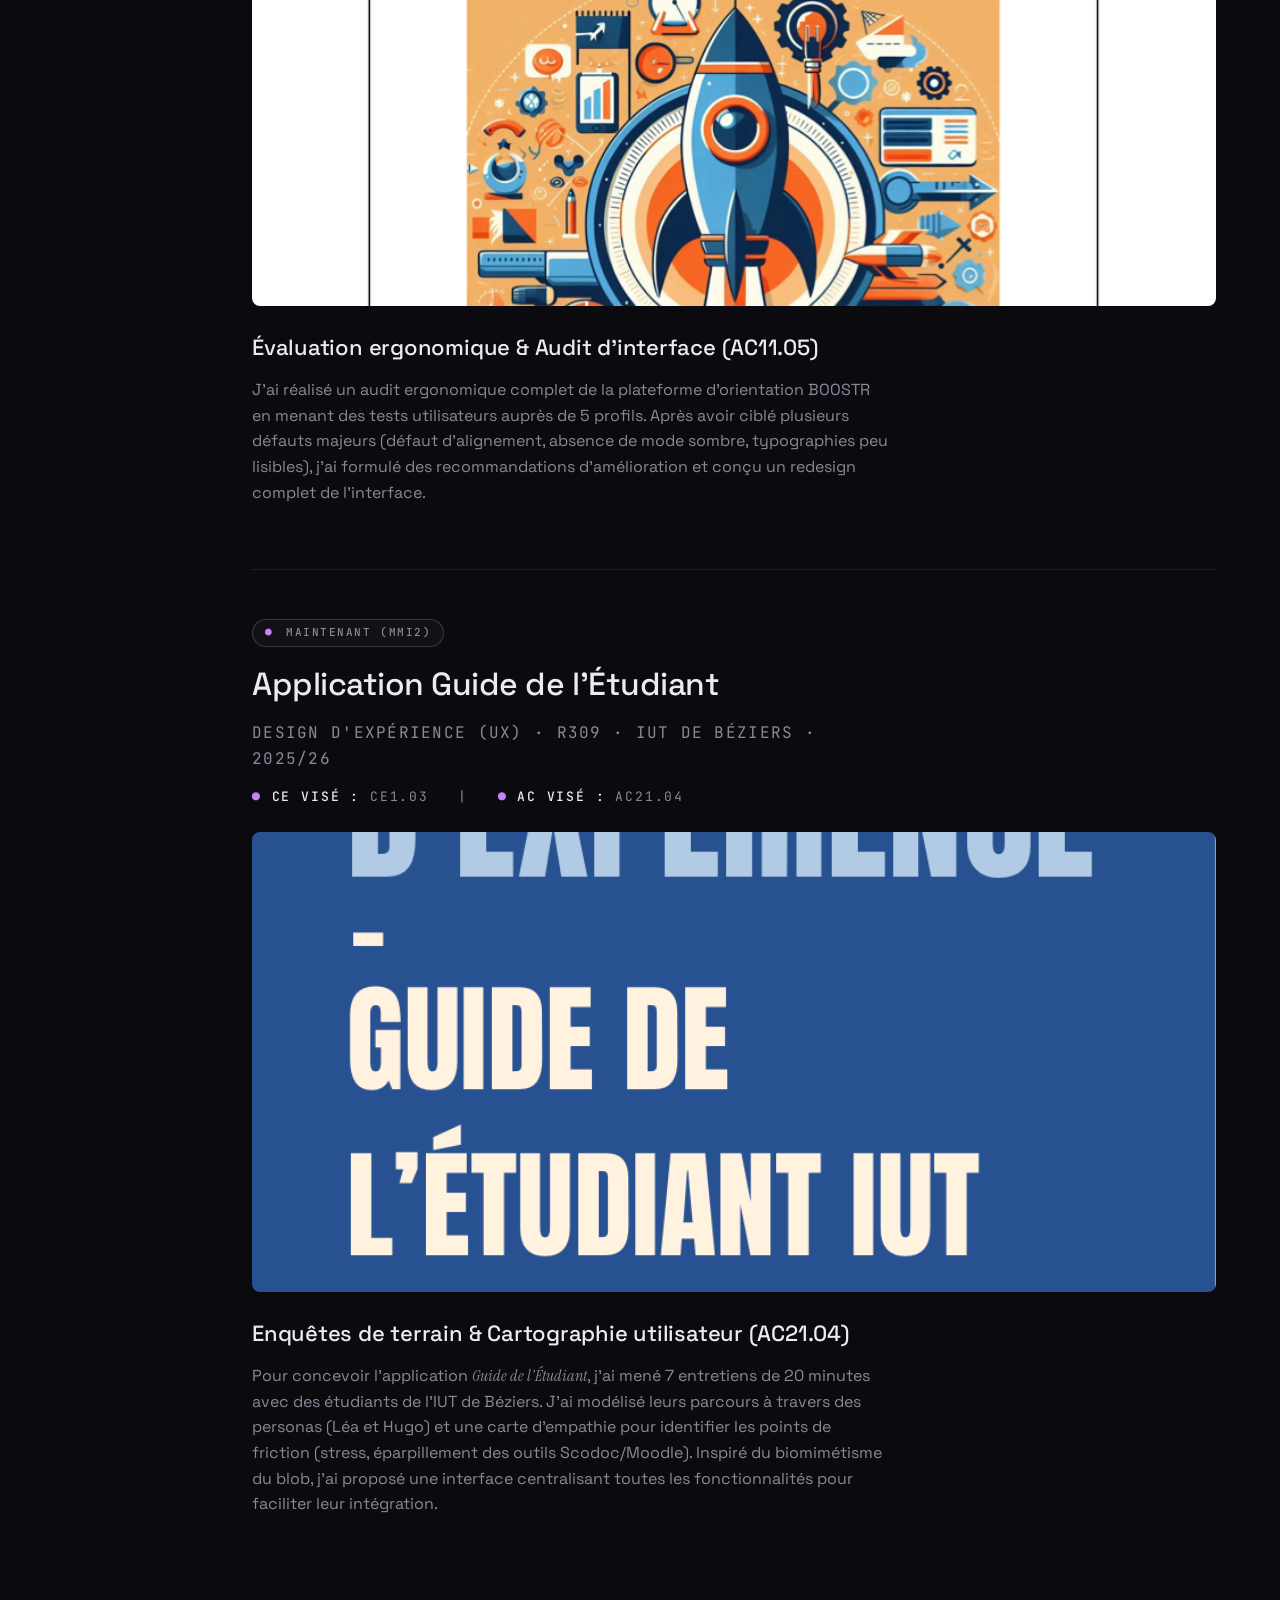
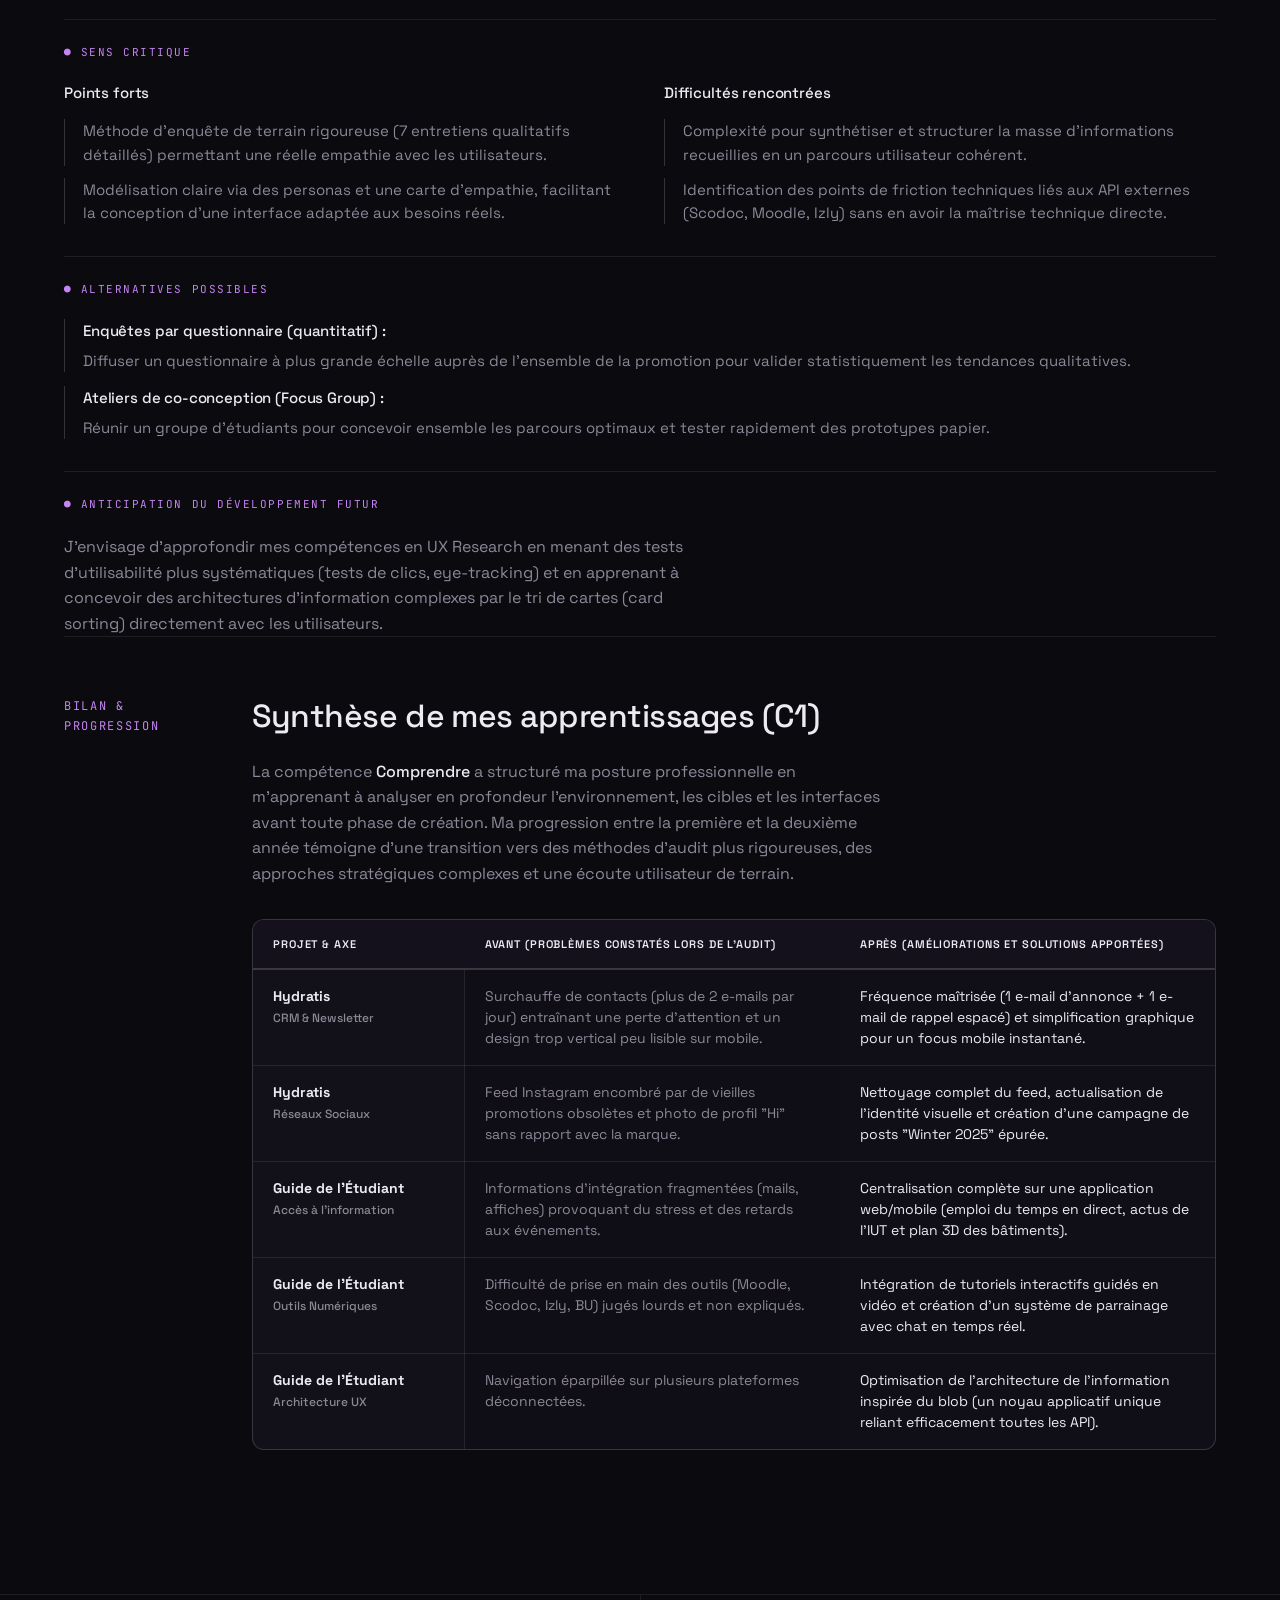
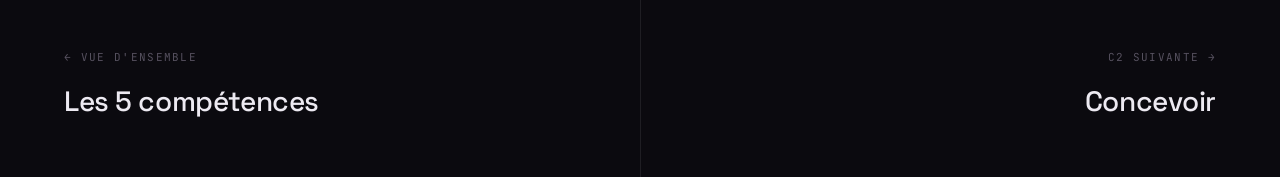
==== commit f67162de: "feat: implémentation de la barre de navigation dynamic island avec les 5 compétences" ====
--- a/competence-c1.html
+++ b/competence-c1.html
@@ -8,12 +8,19 @@
 </head>
 <body>
 
-<nav class="nav">
-  <a class="nav-logo" href="index.html">RT<span class="acc">—</span>MMI<span class="acc">.</span>26</a>
-  <div class="nav-links">
-    <a href="index.html#competences">Compétences</a>
-    <a href="index.html#apropos">À propos</a>
+<nav class="nav" id="dynamic-island">
+  <div class="nav-content">
+    <a class="nav-logo" href="index.html">RT<span class="acc">—</span>MMI<span class="acc">.</span>26</a>
+    <div class="nav-separator"></div>
+    <div class="nav-links">
+      <a href="competence-c1.html" class="nav-item active" data-name="Comprendre les écosystèmes">C1</a>
+      <a href="competence-c2.html" class="nav-item" data-name="Concevoir des réponses">C2</a>
+      <a href="competence-c3.html" class="nav-item" data-name="Exprimer un message">C3</a>
+      <a href="competence-c4.html" class="nav-item" data-name="Développer pour le web">C4</a>
+      <a href="competence-c5.html" class="nav-item" data-name="Entreprendre un projet">C5</a>
+    </div>
   </div>
+  <div class="nav-island-label"></div>
 </nav>
 
 <header class="pp-hero" data-screen-label="C1 Comprendre — Hero">
--- a/styles.css
+++ b/styles.css
@@ -92,63 +92,102 @@
 /* ---------- nav : dynamic island ---------- */
 .nav {
   position: fixed; top: 18px; left: 50%; transform: translateX(-50%);
-  z-index: 100;
-  display: flex; align-items: center;
-  gap: clamp(20px, 3.5vw, 44px);
-  padding: 9px 9px 9px 24px;
-  border-radius: 999px;
-  background: rgba(18, 15, 26, 0.55);
+  z-index: 1000;
+  display: flex; flex-direction: column; align-items: center;
+  padding: 8px 12px 8px 20px;
+  border-radius: 30px;
+  background: rgba(11, 10, 15, 0.85);
   border: 1px solid var(--line);
   backdrop-filter: blur(20px) saturate(1.4);
   -webkit-backdrop-filter: blur(20px) saturate(1.4);
-  box-shadow: 0 10px 40px rgba(0, 0, 0, 0.45), inset 0 1px 0 rgba(255, 255, 255, 0.06);
+  box-shadow: 0 10px 40px rgba(0, 0, 0, 0.55), inset 0 1px 0 rgba(255, 255, 255, 0.05);
   max-width: calc(100vw - 32px);
-  white-space: nowrap;
-  transition: background 0.4s ease, border-color 0.4s ease, box-shadow 0.4s ease, top 0.4s ease;
+  width: auto;
+  transition: all 0.35s cubic-bezier(0.16, 1, 0.3, 1);
+  overflow: hidden;
 }
 .nav.scrolled {
   top: 12px;
-  background: rgba(18, 15, 26, 0.8);
+  background: rgba(11, 10, 15, 0.95);
   border-color: var(--line-strong);
-  box-shadow: 0 14px 50px rgba(0, 0, 0, 0.6),
+  box-shadow: 0 14px 50px rgba(0, 0, 0, 0.7),
               0 0 0 1px oklch(0.62 0.19 310 / 0.1),
               0 0 28px oklch(0.62 0.19 310 / 0.12),
-              inset 0 1px 0 rgba(255, 255, 255, 0.07);
+              inset 0 1px 0 rgba(255, 255, 255, 0.06);
+}
+.nav-content {
+  display: flex;
+  align-items: center;
+  gap: 16px;
+  height: 28px;
 }
 .nav-logo {
-  font-family: var(--mono); font-size: 13px; letter-spacing: 0.1em;
+  font-family: var(--mono); font-size: 12px; letter-spacing: 0.1em;
   color: var(--text);
+  white-space: nowrap;
 }
 .nav-logo .acc { color: var(--accent); }
-.nav-links { display: flex; gap: clamp(18px, 3vw, 36px); align-items: center; }
-.nav-links a {
-  font-family: var(--mono); font-size: 12px; letter-spacing: 0.12em;
-  text-transform: uppercase; color: var(--muted);
-  transition: color 0.25s ease;
-  position: relative;
-}
-.nav-links a::after {
-  content: ''; position: absolute; left: 0; bottom: -5px;
-  width: 100%; height: 1px; background: var(--accent);
-  transform: scaleX(0); transform-origin: right;
-  transition: transform 0.3s ease;
-}
-.nav-links a:hover { color: var(--text); }
-.nav-links a:hover::after { transform: scaleX(1); transform-origin: left; }
-.nav-links a.keep {
-  background: var(--accent-dim);
-  border: 1px solid oklch(0.62 0.19 310 / 0.35);
+.nav-separator {
+  width: 1px;
+  height: 14px;
+  background: var(--line-strong);
+}
+.nav-links {
+  display: flex;
+  gap: 6px;
+  align-items: center;
+}
+.nav-item {
+  font-family: var(--mono);
+  font-size: 11px;
+  font-weight: 500;
+  color: var(--muted);
+  width: 28px;
+  height: 28px;
+  display: flex;
+  align-items: center;
+  justify-content: center;
+  border-radius: 50%;
+  border: 1px solid transparent;
+  transition: all 0.25s ease;
+  white-space: nowrap;
+}
+.nav-item:hover {
   color: var(--text);
-  padding: 8px 18px; border-radius: 999px;
-  transition: background 0.3s ease, border-color 0.3s ease, color 0.3s ease, box-shadow 0.3s ease;
-}
-.nav-links a.keep::after { display: none; }
-.nav-links a.keep:hover {
+  background: rgba(255, 255, 255, 0.06);
+  border-color: var(--line-strong);
+}
+.nav-item.active {
   background: var(--accent);
+  color: #0b0a0f;
   border-color: var(--accent);
-  color: #0b0a0f;
-  box-shadow: 0 0 22px oklch(0.62 0.19 310 / 0.45);
-}
+  font-weight: 600;
+  box-shadow: 0 0 12px oklch(0.72 0.17 310 / 0.35);
+}
+.nav-island-label {
+  height: 0;
+  opacity: 0;
+  font-size: 10px;
+  font-family: var(--mono);
+  color: var(--accent);
+  text-transform: uppercase;
+  letter-spacing: 0.08em;
+  transition: all 0.3s cubic-bezier(0.16, 1, 0.3, 1);
+  margin-top: 0;
+  text-align: center;
+  pointer-events: none;
+  white-space: nowrap;
+}
+.nav.expanded {
+  padding-bottom: 10px;
+  border-radius: 20px;
+}
+.nav.expanded .nav-island-label {
+  height: 16px;
+  opacity: 1;
+  margin-top: 8px;
+}
+
 
 /* ---------- hero ---------- */
 .hero {
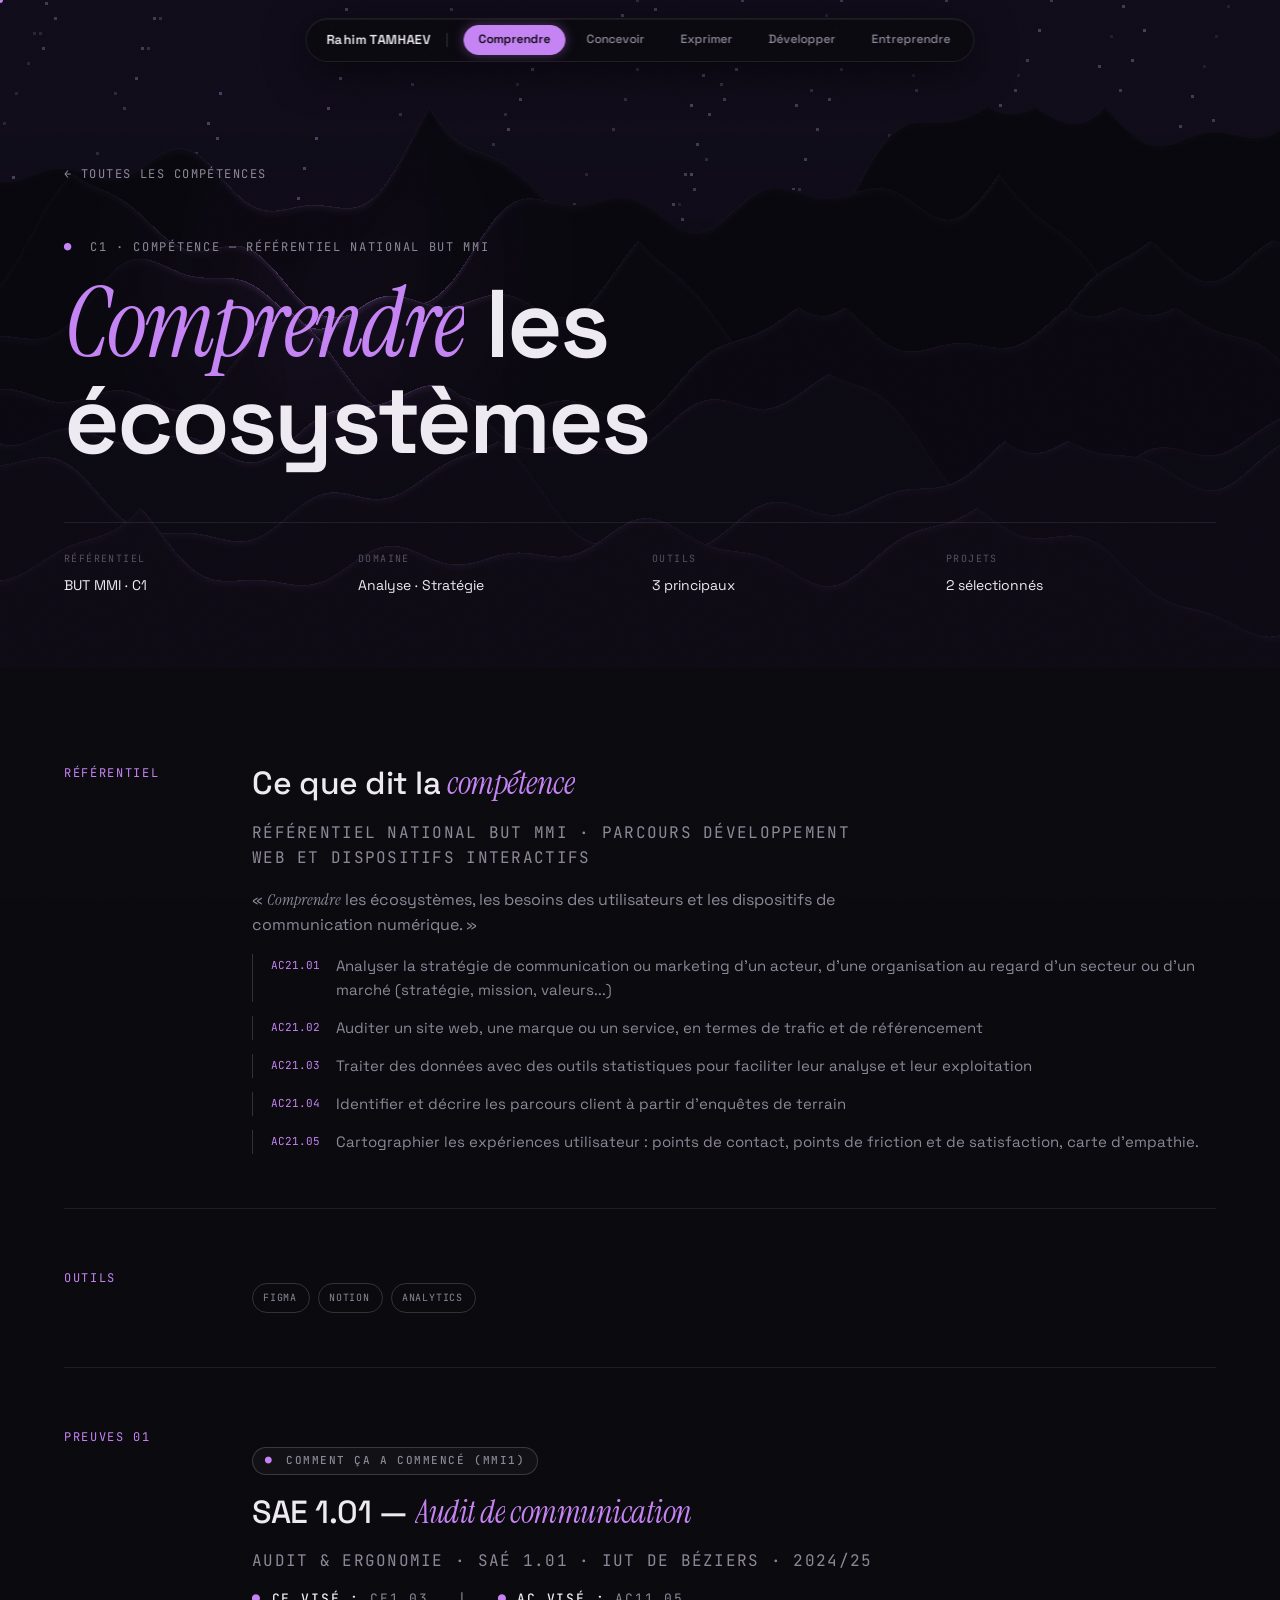
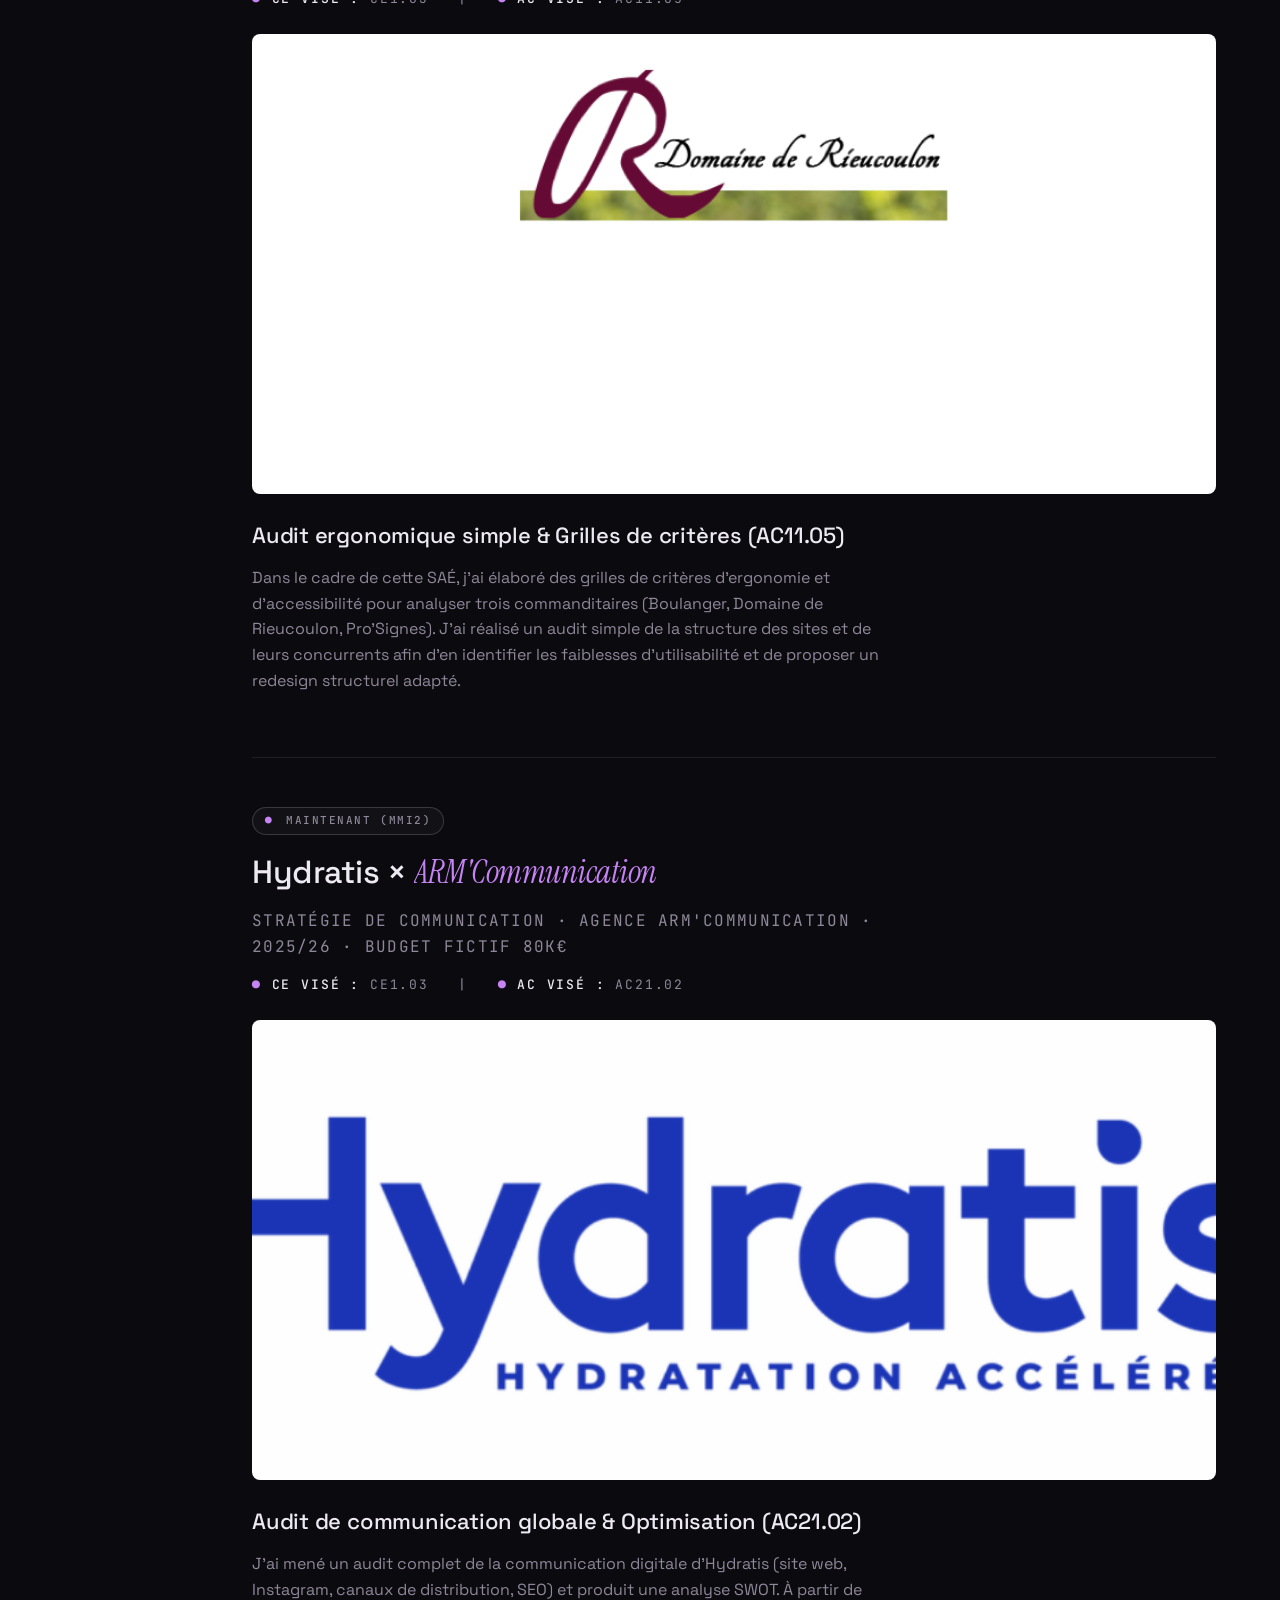
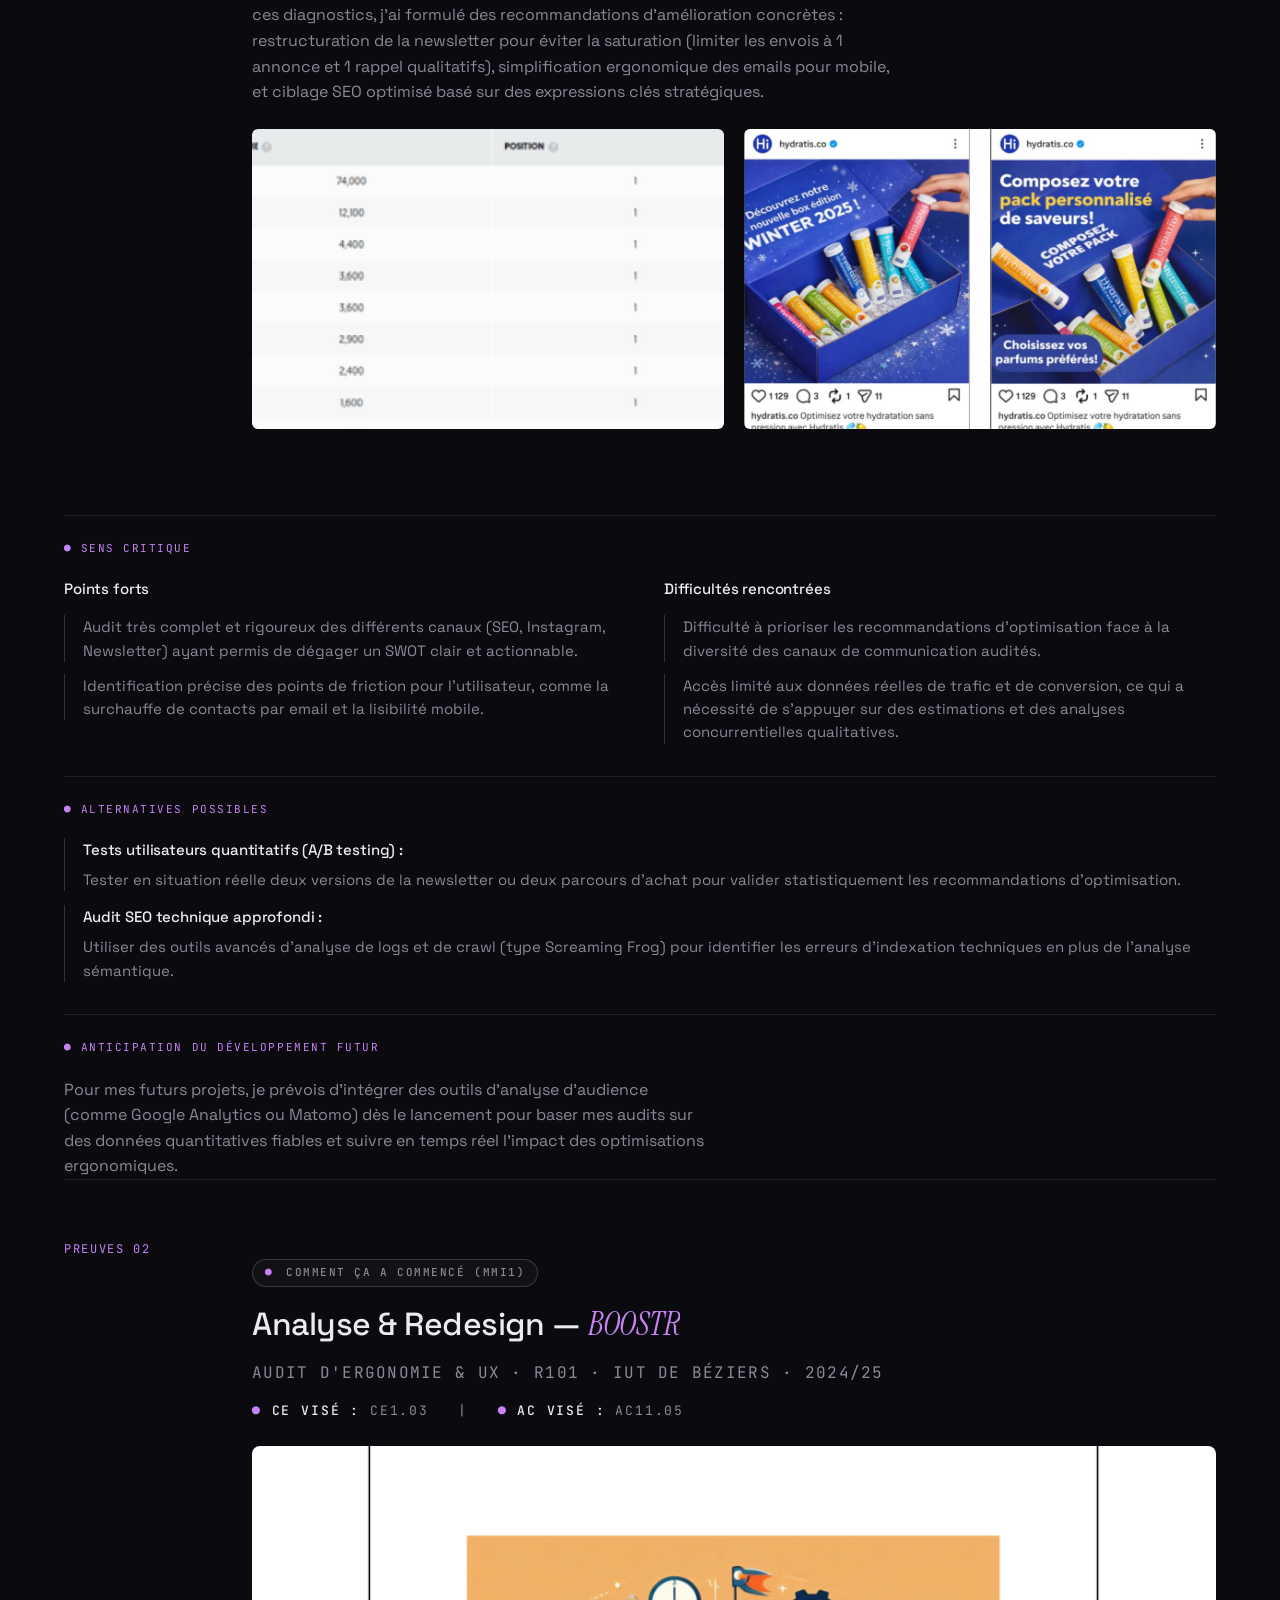
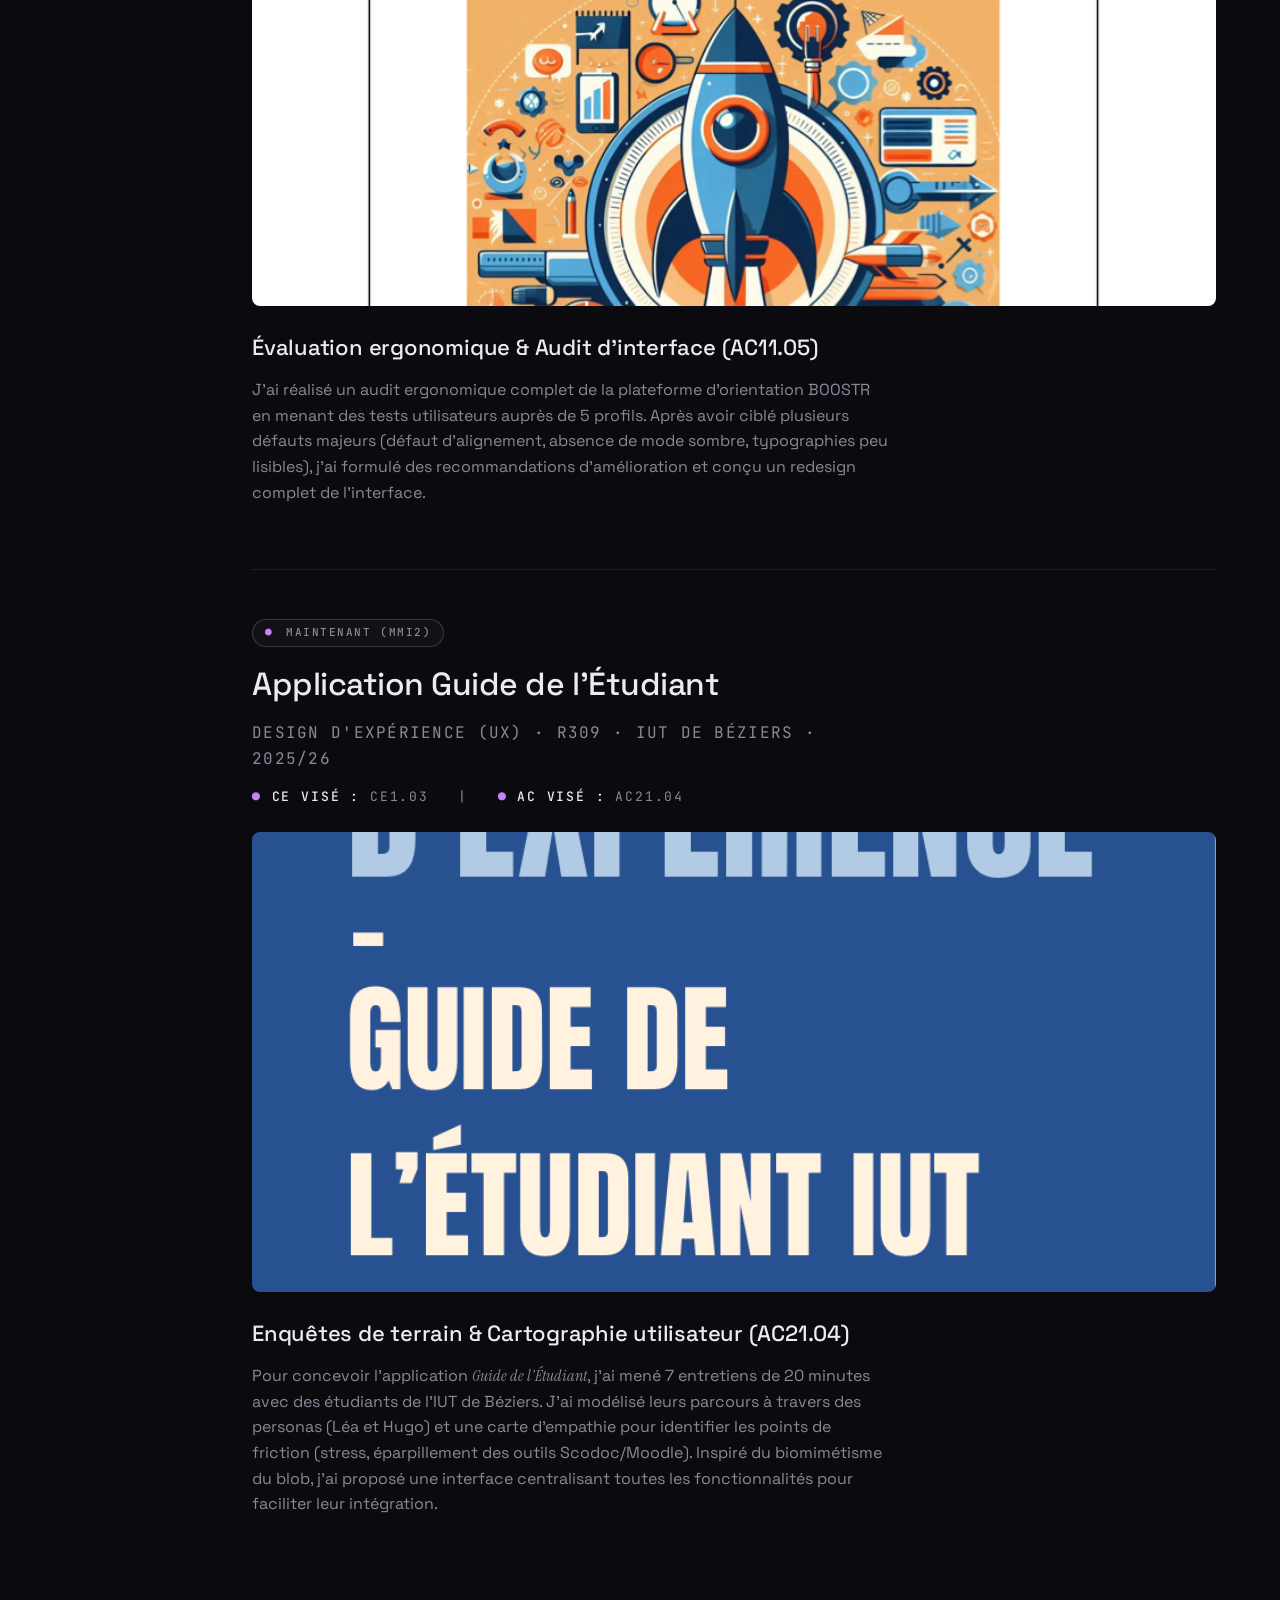
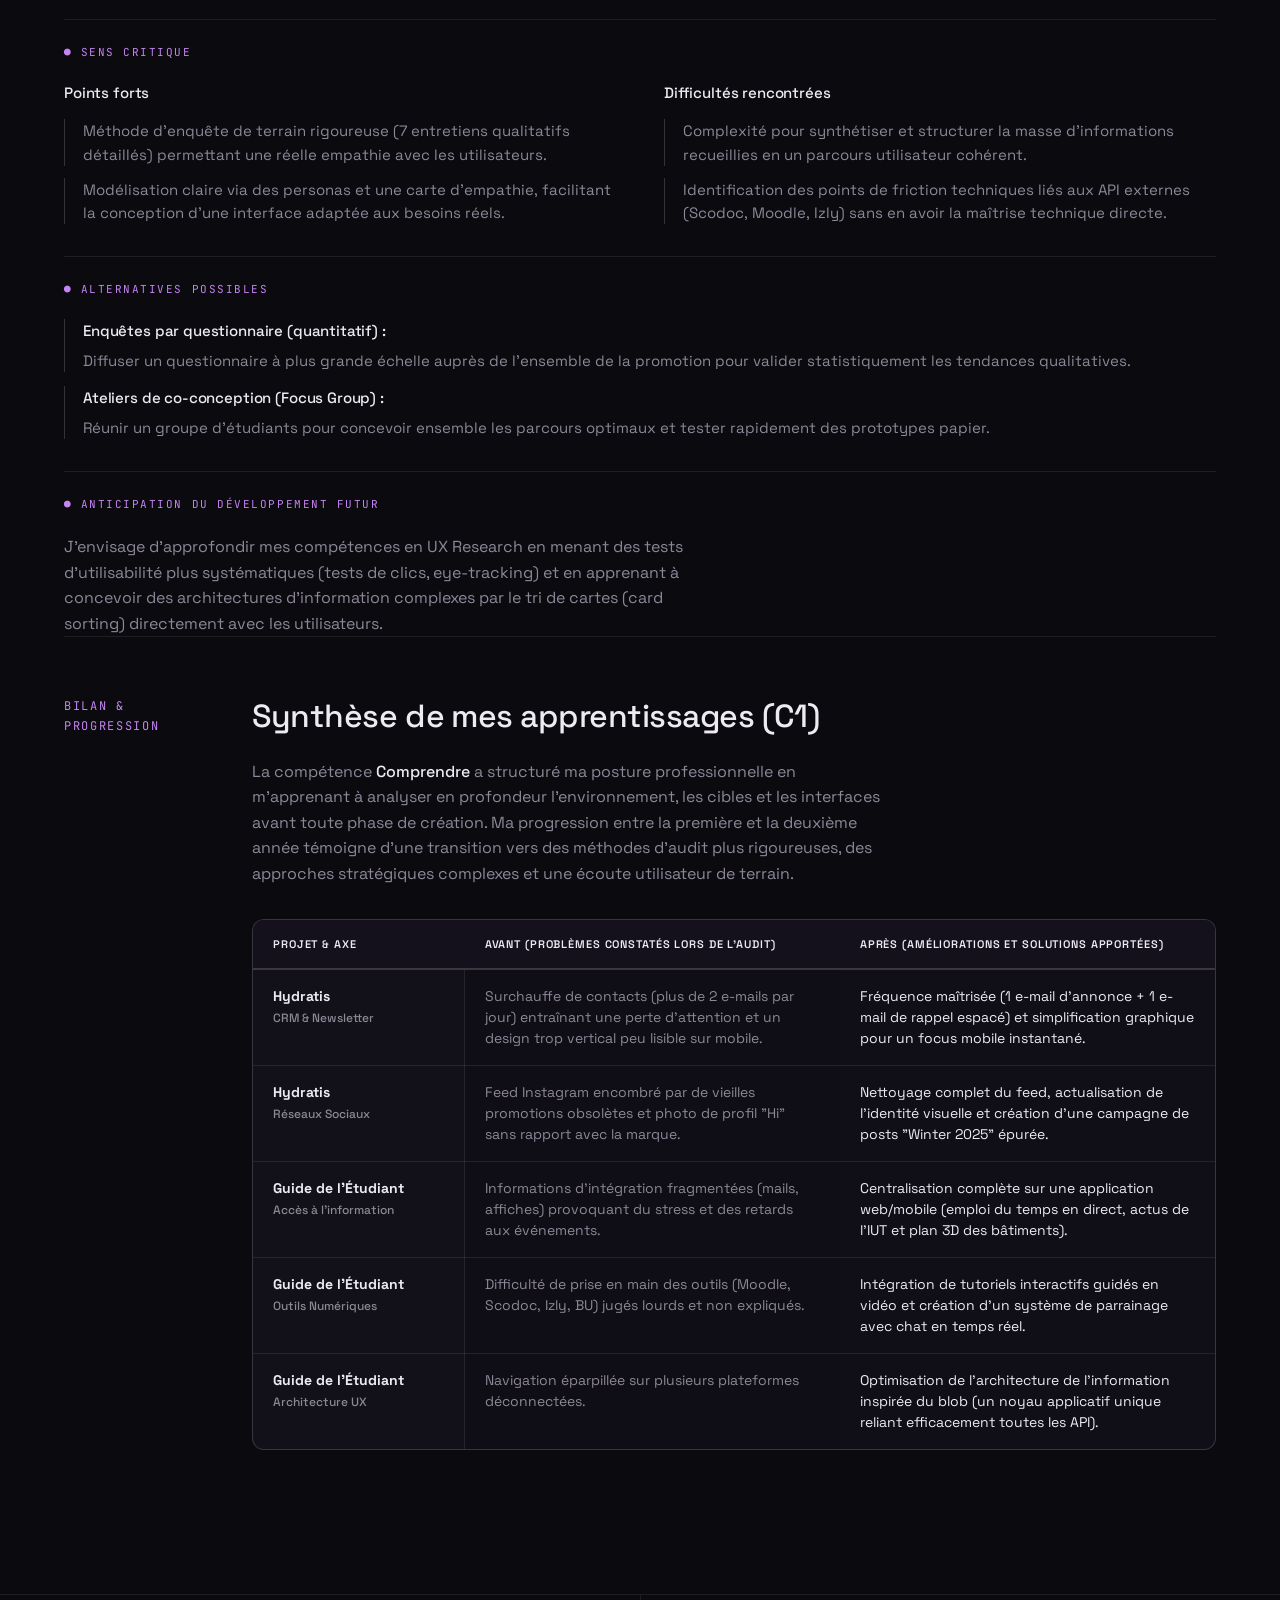
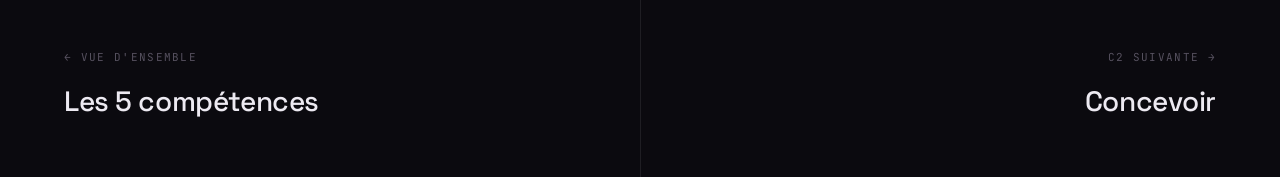
==== commit ade01fcb: "feat: barre de navigation stable et responsive avec le nom complet et intitulés" ====
--- a/competence-c1.html
+++ b/competence-c1.html
@@ -10,17 +10,34 @@
 
 <nav class="nav" id="dynamic-island">
   <div class="nav-content">
-    <a class="nav-logo" href="index.html">RT<span class="acc">—</span>MMI<span class="acc">.</span>26</a>
+    <a class="nav-logo" href="index.html">
+      <span class="full-logo">Rahim TAMHAEV</span>
+      <span class="short-logo">RT</span>
+    </a>
     <div class="nav-separator"></div>
     <div class="nav-links">
-      <a href="competence-c1.html" class="nav-item active" data-name="Comprendre les écosystèmes">C1</a>
-      <a href="competence-c2.html" class="nav-item" data-name="Concevoir des réponses">C2</a>
-      <a href="competence-c3.html" class="nav-item" data-name="Exprimer un message">C3</a>
-      <a href="competence-c4.html" class="nav-item" data-name="Développer pour le web">C4</a>
-      <a href="competence-c5.html" class="nav-item" data-name="Entreprendre un projet">C5</a>
+      <a href="competence-c1.html" class="nav-item active">
+        <span class="full-text">Comprendre</span>
+        <span class="short-text">C1</span>
+      </a>
+      <a href="competence-c2.html" class="nav-item">
+        <span class="full-text">Concevoir</span>
+        <span class="short-text">C2</span>
+      </a>
+      <a href="competence-c3.html" class="nav-item">
+        <span class="full-text">Exprimer</span>
+        <span class="short-text">C3</span>
+      </a>
+      <a href="competence-c4.html" class="nav-item">
+        <span class="full-text">Développer</span>
+        <span class="short-text">C4</span>
+      </a>
+      <a href="competence-c5.html" class="nav-item">
+        <span class="full-text">Entreprendre</span>
+        <span class="short-text">C5</span>
+      </a>
     </div>
   </div>
-  <div class="nav-island-label"></div>
 </nav>
 
 <header class="pp-hero" data-screen-label="C1 Comprendre — Hero">
--- a/styles.css
+++ b/styles.css
@@ -89,13 +89,13 @@
   font-weight: 400;
 }
 
-/* ---------- nav : dynamic island ---------- */
 .nav {
   position: fixed; top: 18px; left: 50%; transform: translateX(-50%);
   z-index: 1000;
-  display: flex; flex-direction: column; align-items: center;
-  padding: 8px 12px 8px 20px;
-  border-radius: 30px;
+  display: flex; align-items: center;
+  height: 44px;
+  padding: 0 8px 0 20px;
+  border-radius: 999px;
   background: rgba(11, 10, 15, 0.85);
   border: 1px solid var(--line);
   backdrop-filter: blur(20px) saturate(1.4);
@@ -103,7 +103,7 @@
   box-shadow: 0 10px 40px rgba(0, 0, 0, 0.55), inset 0 1px 0 rgba(255, 255, 255, 0.05);
   max-width: calc(100vw - 32px);
   width: auto;
-  transition: all 0.35s cubic-bezier(0.16, 1, 0.3, 1);
+  transition: background 0.4s ease, border-color 0.4s ease, box-shadow 0.4s ease, top 0.4s ease;
   overflow: hidden;
 }
 .nav.scrolled {
@@ -119,10 +119,13 @@
   display: flex;
   align-items: center;
   gap: 16px;
-  height: 28px;
+  height: 100%;
 }
 .nav-logo {
-  font-family: var(--mono); font-size: 12px; letter-spacing: 0.1em;
+  font-family: var(--sans);
+  font-size: 13px;
+  font-weight: 600;
+  letter-spacing: 0.03em;
   color: var(--text);
   white-space: nowrap;
 }
@@ -136,25 +139,26 @@
   display: flex;
   gap: 6px;
   align-items: center;
+  height: 100%;
 }
 .nav-item {
-  font-family: var(--mono);
-  font-size: 11px;
+  font-family: var(--sans);
+  font-size: 12px;
   font-weight: 500;
   color: var(--muted);
-  width: 28px;
-  height: 28px;
+  padding: 6px 14px;
+  border-radius: 999px;
+  border: 1px solid transparent;
+  transition: all 0.25s ease;
+  white-space: nowrap;
   display: flex;
   align-items: center;
   justify-content: center;
-  border-radius: 50%;
-  border: 1px solid transparent;
-  transition: all 0.25s ease;
-  white-space: nowrap;
+  height: 30px;
 }
 .nav-item:hover {
   color: var(--text);
-  background: rgba(255, 255, 255, 0.06);
+  background: rgba(255, 255, 255, 0.05);
   border-color: var(--line-strong);
 }
 .nav-item.active {
@@ -164,28 +168,47 @@
   font-weight: 600;
   box-shadow: 0 0 12px oklch(0.72 0.17 310 / 0.35);
 }
-.nav-island-label {
-  height: 0;
-  opacity: 0;
-  font-size: 10px;
-  font-family: var(--mono);
-  color: var(--accent);
-  text-transform: uppercase;
-  letter-spacing: 0.08em;
-  transition: all 0.3s cubic-bezier(0.16, 1, 0.3, 1);
-  margin-top: 0;
-  text-align: center;
-  pointer-events: none;
-  white-space: nowrap;
-}
-.nav.expanded {
-  padding-bottom: 10px;
-  border-radius: 20px;
-}
-.nav.expanded .nav-island-label {
-  height: 16px;
-  opacity: 1;
-  margin-top: 8px;
+
+/* Responsive Navbar Toggle classes */
+.nav-logo .short-logo,
+.nav-item .short-text {
+  display: none;
+}
+.nav-logo .full-logo,
+.nav-item .full-text {
+  display: inline;
+}
+
+@media (max-width: 768px) {
+  .nav {
+    padding: 0 6px 0 14px;
+  }
+  .nav-content {
+    gap: 12px;
+  }
+  .nav-logo .full-logo {
+    display: none;
+  }
+  .nav-logo .short-logo {
+    display: inline;
+    font-family: var(--mono);
+    font-weight: 600;
+    font-size: 12px;
+  }
+  .nav-item {
+    width: 28px;
+    height: 28px;
+    padding: 0;
+    border-radius: 50%;
+    font-family: var(--mono);
+    font-size: 11px;
+  }
+  .nav-item .full-text {
+    display: none;
+  }
+  .nav-item .short-text {
+    display: inline;
+  }
 }
 
 
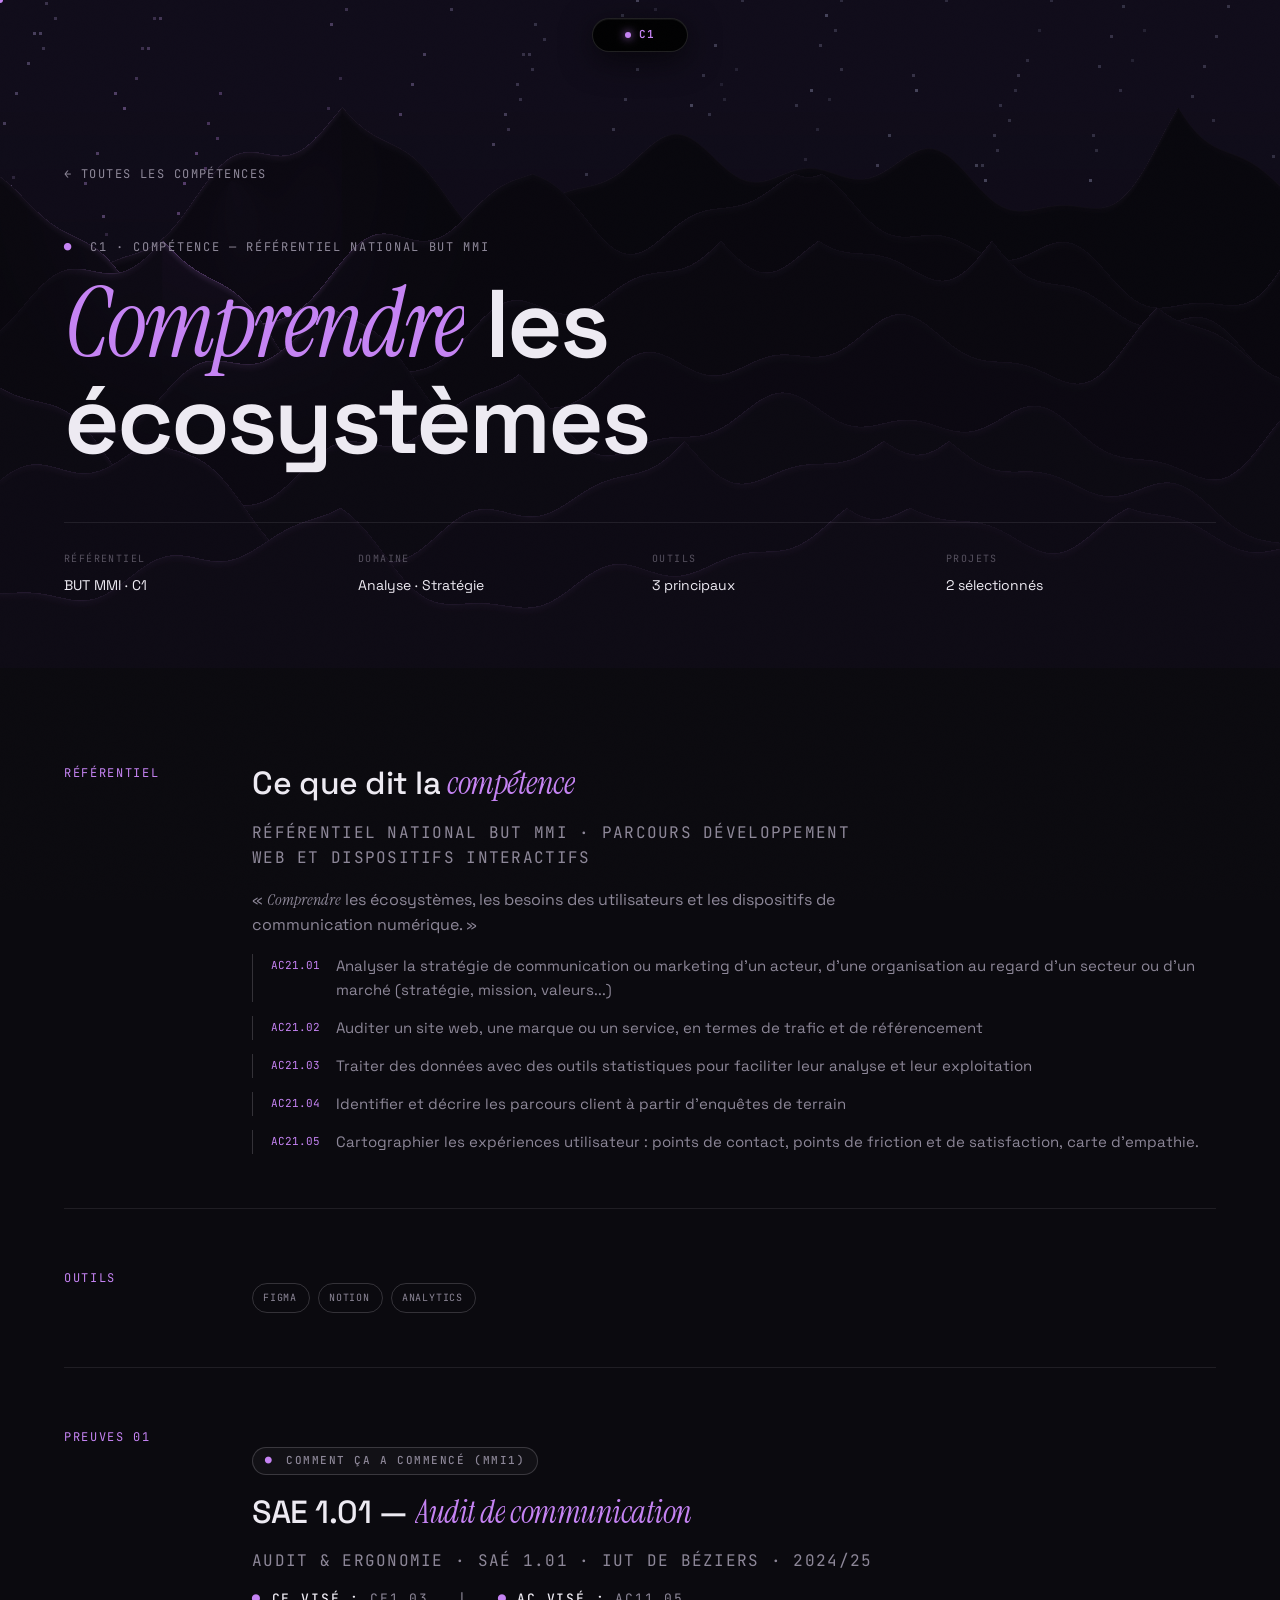
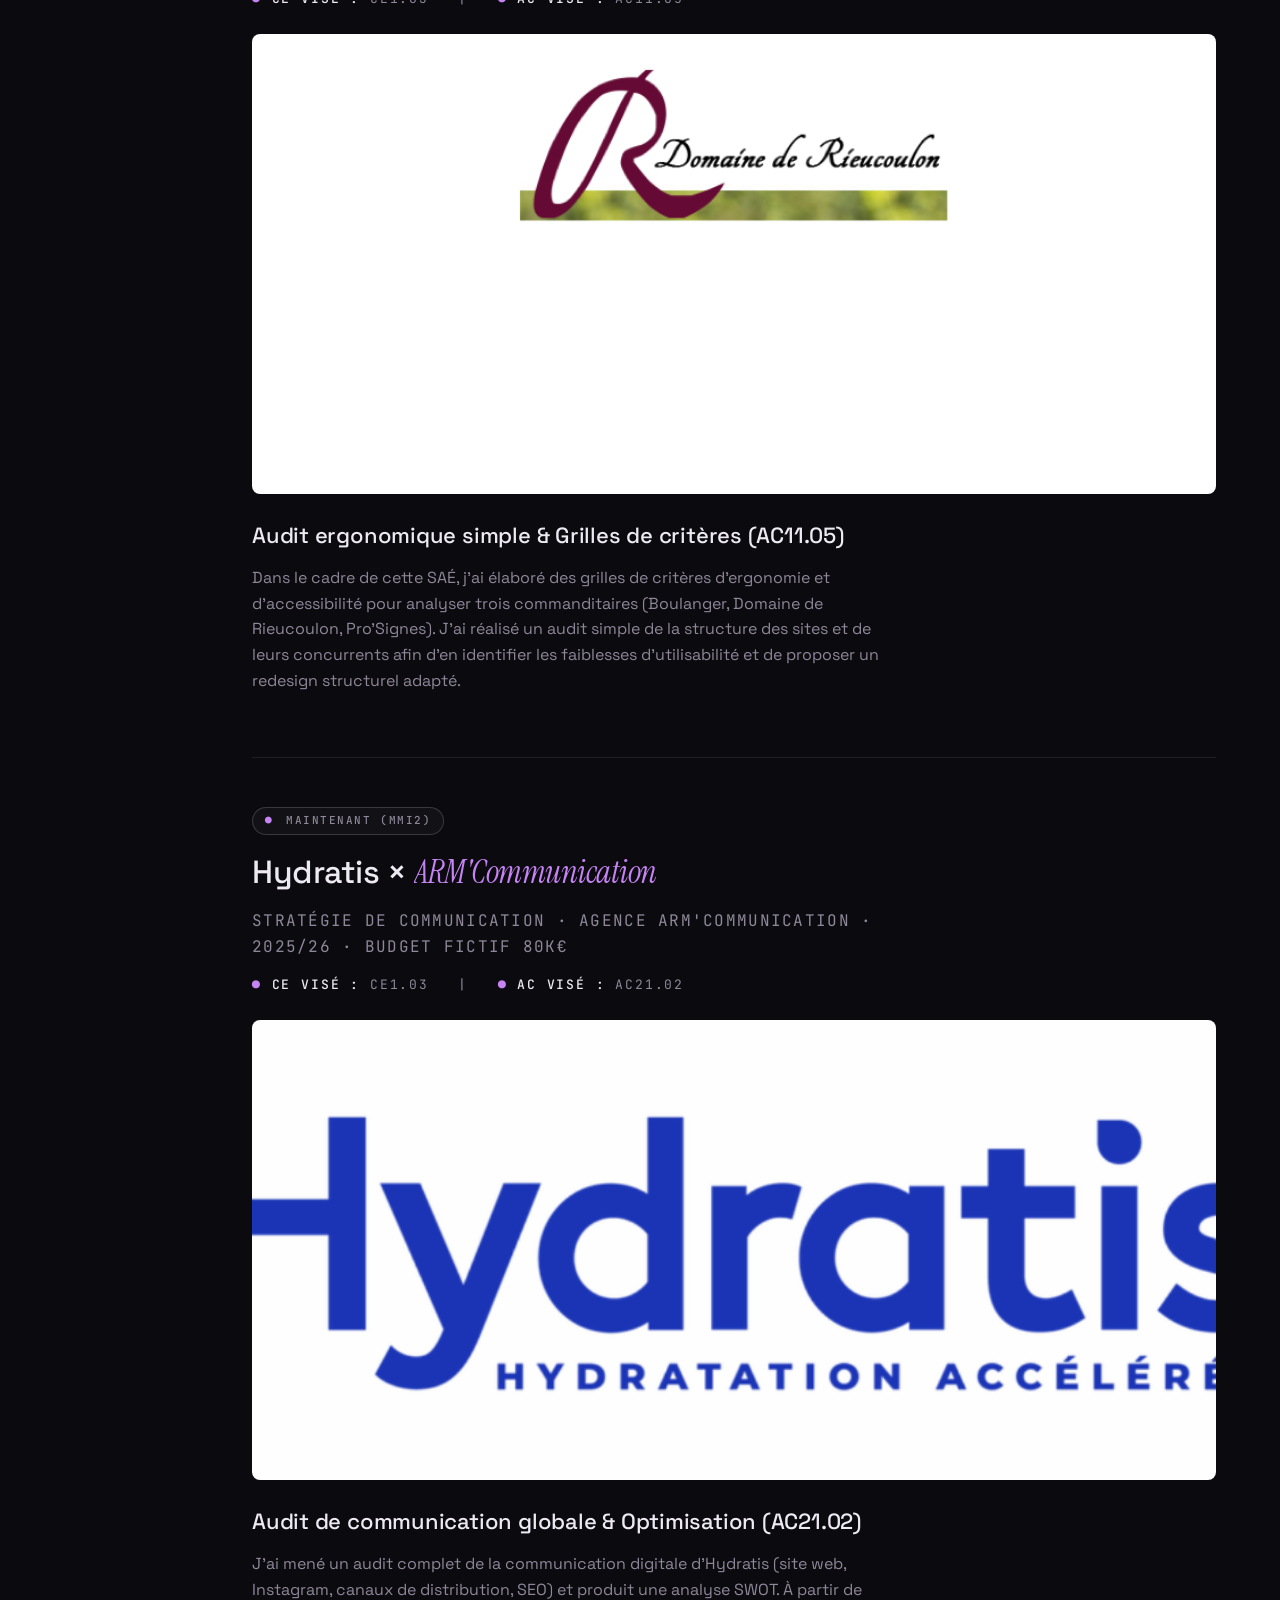
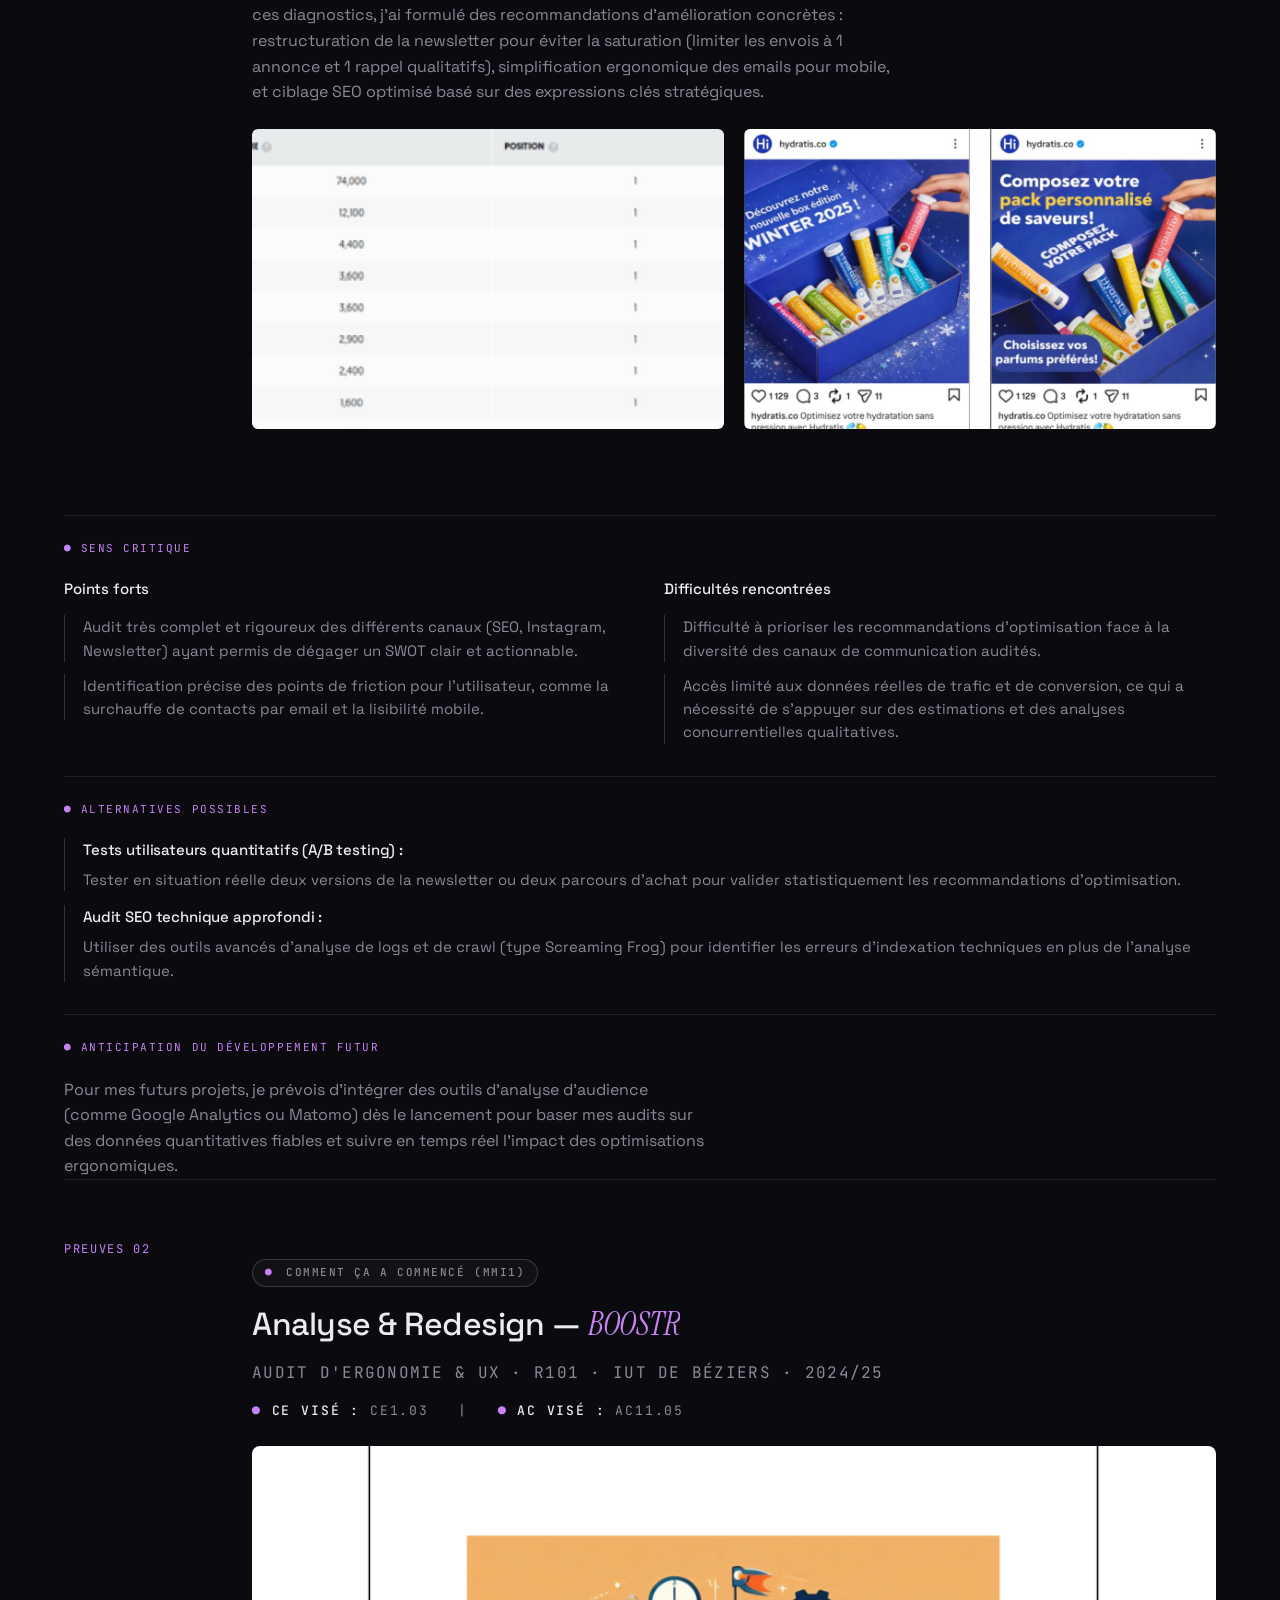
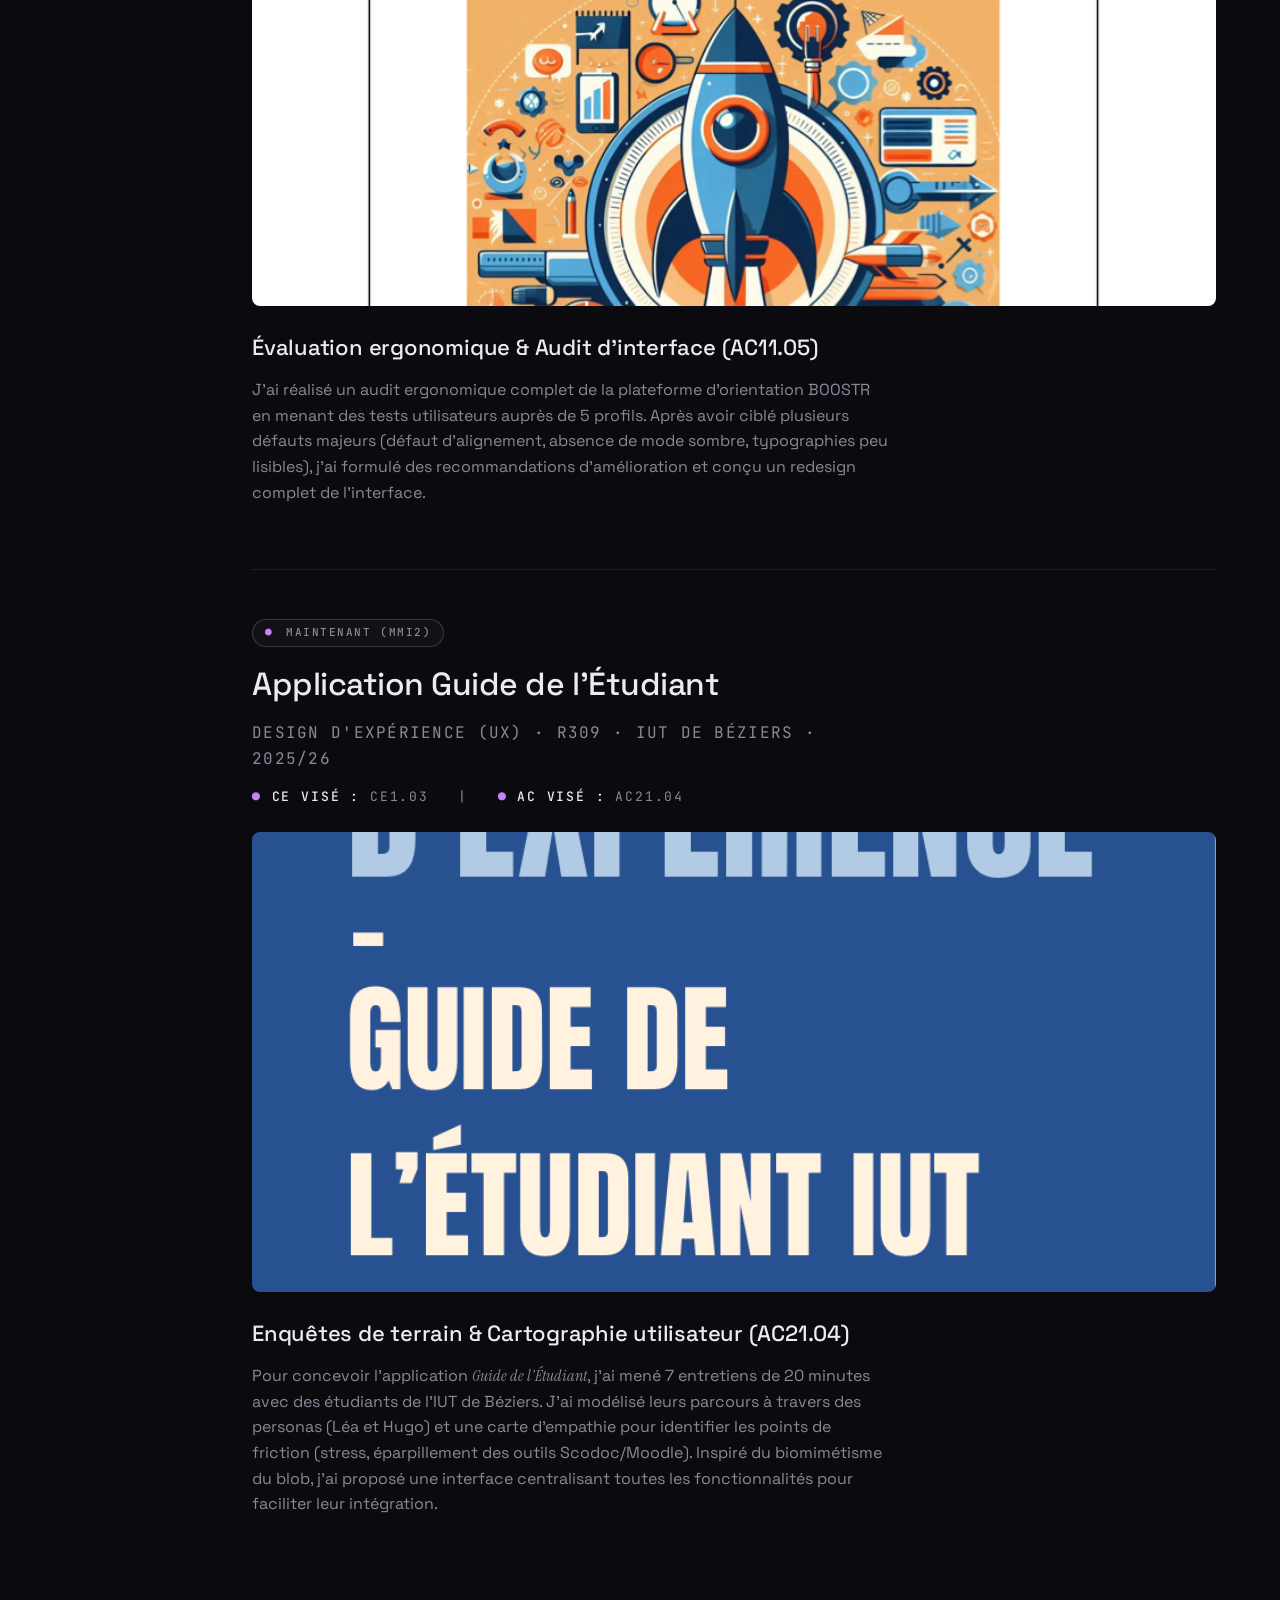
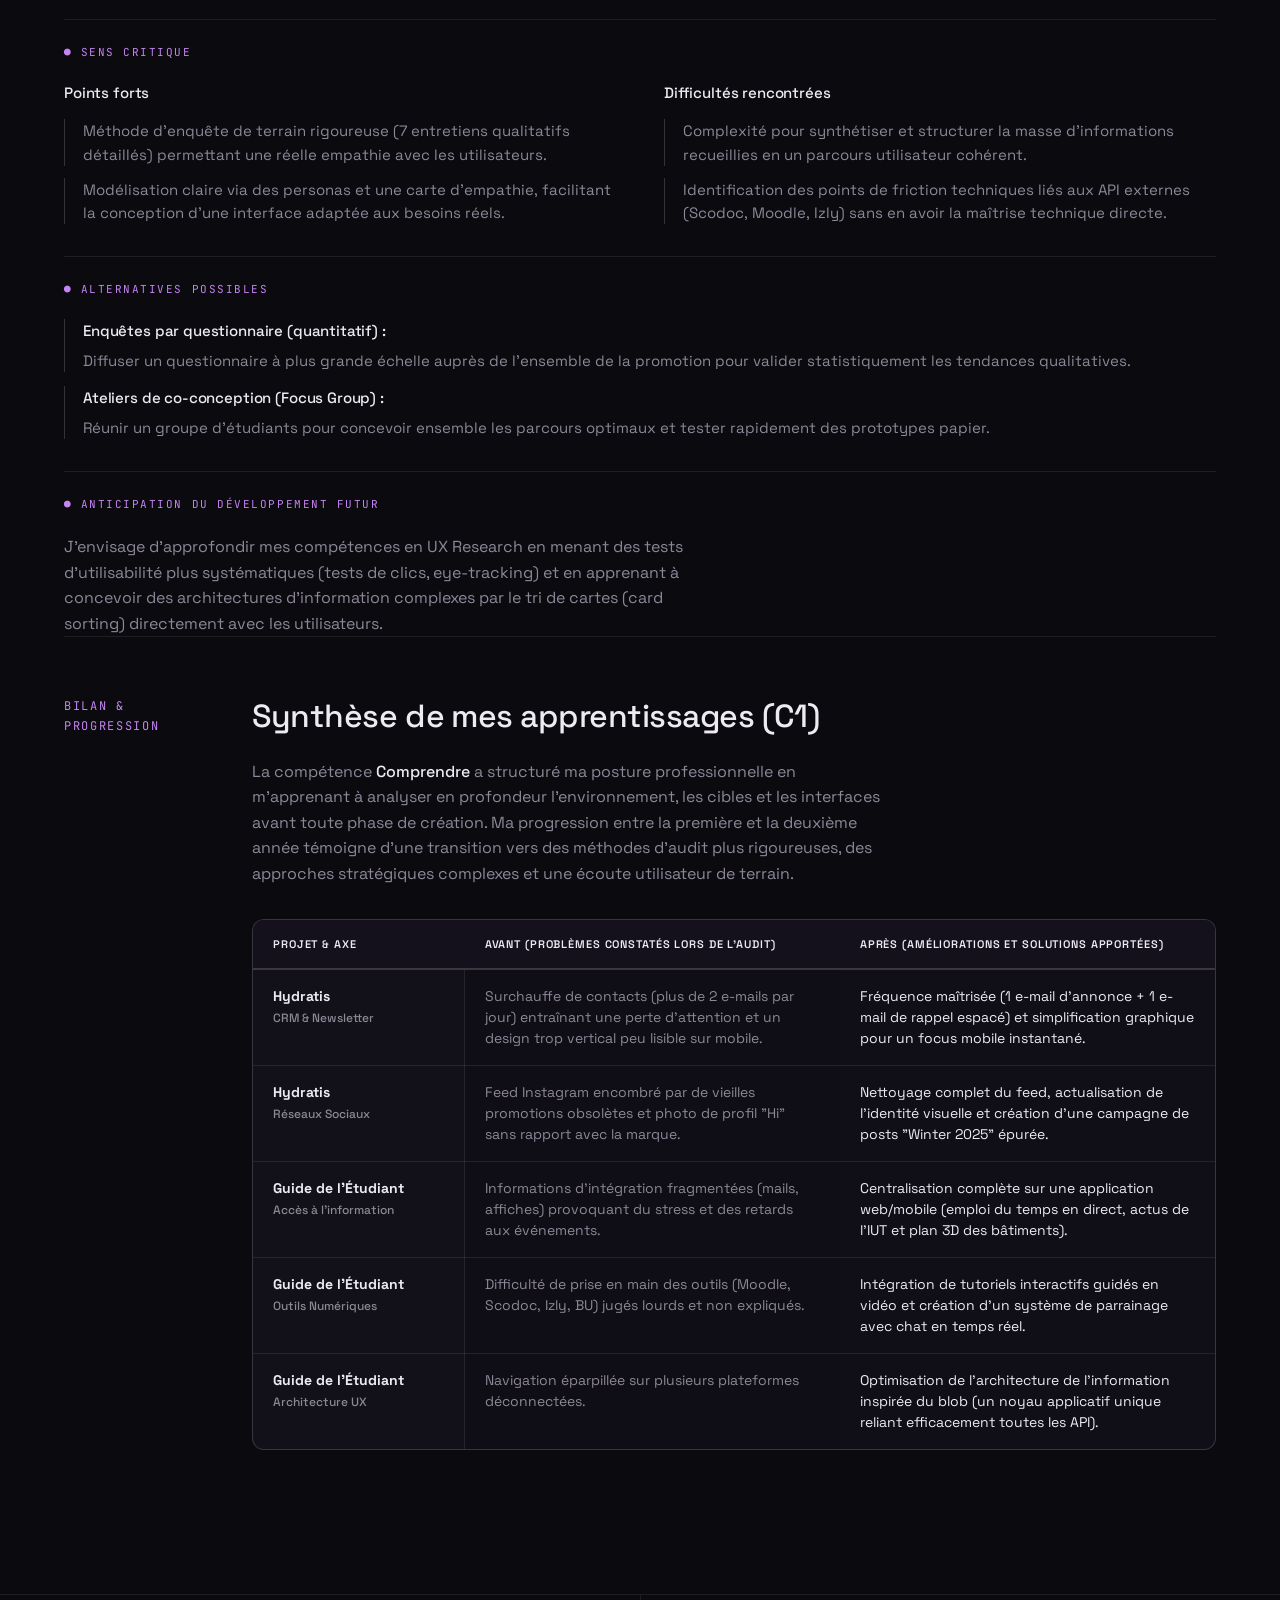
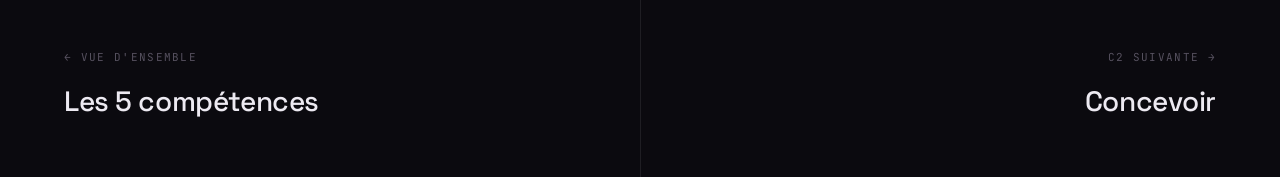
==== commit 85f9e841: "feat: animation bouncy style iOS Dynamic Island et toggling tactile" ====
--- a/competence-c1.html
+++ b/competence-c1.html
@@ -10,32 +10,40 @@
 
 <nav class="nav" id="dynamic-island">
   <div class="nav-content">
-    <a class="nav-logo" href="index.html">
-      <span class="full-logo">Rahim TAMHAEV</span>
-      <span class="short-logo">RT</span>
-    </a>
-    <div class="nav-separator"></div>
-    <div class="nav-links">
-      <a href="competence-c1.html" class="nav-item active">
-        <span class="full-text">Comprendre</span>
-        <span class="short-text">C1</span>
+    <!-- Contenu replié (Sensor) -->
+    <div class="nav-collapsed-content">
+      <span class="sensor-dot"></span>
+      <span class="sensor-text active">C1</span>
+    </div>
+    <!-- Contenu étendu -->
+    <div class="nav-expanded-content">
+      <a class="nav-logo" href="index.html">
+        <span class="full-logo">Rahim TAMHAEV</span>
+        <span class="short-logo">RT</span>
       </a>
-      <a href="competence-c2.html" class="nav-item">
-        <span class="full-text">Concevoir</span>
-        <span class="short-text">C2</span>
-      </a>
-      <a href="competence-c3.html" class="nav-item">
-        <span class="full-text">Exprimer</span>
-        <span class="short-text">C3</span>
-      </a>
-      <a href="competence-c4.html" class="nav-item">
-        <span class="full-text">Développer</span>
-        <span class="short-text">C4</span>
-      </a>
-      <a href="competence-c5.html" class="nav-item">
-        <span class="full-text">Entreprendre</span>
-        <span class="short-text">C5</span>
-      </a>
+      <div class="nav-separator"></div>
+      <div class="nav-links">
+        <a href="competence-c1.html" class="nav-item active">
+          <span class="full-text">Comprendre</span>
+          <span class="short-text">C1</span>
+        </a>
+        <a href="competence-c2.html" class="nav-item">
+          <span class="full-text">Concevoir</span>
+          <span class="short-text">C2</span>
+        </a>
+        <a href="competence-c3.html" class="nav-item">
+          <span class="full-text">Exprimer</span>
+          <span class="short-text">C3</span>
+        </a>
+        <a href="competence-c4.html" class="nav-item">
+          <span class="full-text">Développer</span>
+          <span class="short-text">C4</span>
+        </a>
+        <a href="competence-c5.html" class="nav-item">
+          <span class="full-text">Entreprendre</span>
+          <span class="short-text">C5</span>
+        </a>
+      </div>
     </div>
   </div>
 </nav>
--- a/styles.css
+++ b/styles.css
@@ -92,35 +92,111 @@
 .nav {
   position: fixed; top: 18px; left: 50%; transform: translateX(-50%);
   z-index: 1000;
-  display: flex; align-items: center;
-  height: 44px;
-  padding: 0 8px 0 20px;
+  width: 96px;
+  height: 34px;
   border-radius: 999px;
-  background: rgba(11, 10, 15, 0.85);
-  border: 1px solid var(--line);
+  background: rgba(0, 0, 0, 0.9);
+  border: 1px solid rgba(255, 255, 255, 0.12);
   backdrop-filter: blur(20px) saturate(1.4);
   -webkit-backdrop-filter: blur(20px) saturate(1.4);
-  box-shadow: 0 10px 40px rgba(0, 0, 0, 0.55), inset 0 1px 0 rgba(255, 255, 255, 0.05);
+  box-shadow: 0 8px 32px rgba(0, 0, 0, 0.6), inset 0 1px 0 rgba(255, 255, 255, 0.05);
   max-width: calc(100vw - 32px);
-  width: auto;
-  transition: background 0.4s ease, border-color 0.4s ease, box-shadow 0.4s ease, top 0.4s ease;
   overflow: hidden;
+  transition: width 0.5s cubic-bezier(0.175, 0.885, 0.32, 1.275), 
+              height 0.5s cubic-bezier(0.175, 0.885, 0.32, 1.275), 
+              background-color 0.3s, 
+              border-color 0.3s, 
+              box-shadow 0.4s ease, 
+              top 0.4s ease;
 }
 .nav.scrolled {
   top: 12px;
-  background: rgba(11, 10, 15, 0.95);
-  border-color: var(--line-strong);
-  box-shadow: 0 14px 50px rgba(0, 0, 0, 0.7),
-              0 0 0 1px oklch(0.62 0.19 310 / 0.1),
-              0 0 28px oklch(0.62 0.19 310 / 0.12),
-              inset 0 1px 0 rgba(255, 255, 255, 0.06);
-}
+  background: rgba(0, 0, 0, 0.95);
+  border-color: rgba(255, 255, 255, 0.18);
+}
+
 .nav-content {
+  position: relative;
+  width: 100%;
+  height: 100%;
+}
+
+/* Collapsed Sensor State */
+.nav-collapsed-content {
+  display: flex;
+  align-items: center;
+  gap: 8px;
+  justify-content: center;
+  position: absolute;
+  left: 50%;
+  top: 50%;
+  transform: translate(-50%, -50%);
+  width: 100%;
+  height: 100%;
+  pointer-events: auto;
+  transition: opacity 0.25s ease, transform 0.35s cubic-bezier(0.175, 0.885, 0.32, 1.2);
+}
+.sensor-dot {
+  width: 6px;
+  height: 6px;
+  background: var(--accent);
+  border-radius: 50%;
+  box-shadow: 0 0 8px var(--accent);
+  display: inline-block;
+}
+.sensor-text {
+  font-family: var(--mono);
+  font-size: 11px;
+  font-weight: 600;
+  letter-spacing: 0.05em;
+  color: var(--muted);
+  text-transform: uppercase;
+}
+.sensor-text.active {
+  color: var(--accent);
+}
+
+/* Expanded Navbar Content */
+.nav-expanded-content {
   display: flex;
   align-items: center;
   gap: 16px;
+  position: absolute;
+  left: 50%;
+  top: 50%;
+  transform: translate(-50%, -50%) scale(0.85) translateY(10px);
+  width: max-content;
   height: 100%;
-}
+  opacity: 0;
+  pointer-events: none;
+  transition: opacity 0.2s ease, transform 0.3s ease;
+}
+
+/* Hover & Expanded States Trigger */
+.nav.expanded,
+.nav:hover {
+  width: 660px;
+  height: 44px;
+  background: rgba(0, 0, 0, 0.92);
+  border-color: rgba(255, 255, 255, 0.16);
+  box-shadow: 0 16px 50px rgba(0, 0, 0, 0.75),
+              0 0 0 1px oklch(0.72 0.17 310 / 0.08),
+              0 0 32px oklch(0.72 0.17 310 / 0.1);
+}
+.nav.expanded .nav-collapsed-content,
+.nav:hover .nav-collapsed-content {
+  opacity: 0;
+  transform: translate(-50%, -50%) scale(0.75) translateY(-12px);
+  pointer-events: none;
+}
+.nav.expanded .nav-expanded-content,
+.nav:hover .nav-expanded-content {
+  opacity: 1;
+  transform: translate(-50%, -50%) scale(1) translateY(0);
+  pointer-events: auto;
+  transition: opacity 0.35s ease 0.12s, transform 0.45s cubic-bezier(0.175, 0.885, 0.32, 1.25) 0.08s;
+}
+
 .nav-logo {
   font-family: var(--sans);
   font-size: 13px;
@@ -133,11 +209,11 @@
 .nav-separator {
   width: 1px;
   height: 14px;
-  background: var(--line-strong);
+  background: rgba(255, 255, 255, 0.15);
 }
 .nav-links {
   display: flex;
-  gap: 6px;
+  gap: 4px;
   align-items: center;
   height: 100%;
 }
@@ -158,8 +234,8 @@
 }
 .nav-item:hover {
   color: var(--text);
-  background: rgba(255, 255, 255, 0.05);
-  border-color: var(--line-strong);
+  background: rgba(255, 255, 255, 0.06);
+  border-color: rgba(255, 255, 255, 0.15);
 }
 .nav-item.active {
   background: var(--accent);
@@ -181,10 +257,13 @@
 
 @media (max-width: 768px) {
   .nav {
-    padding: 0 6px 0 14px;
-  }
-  .nav-content {
-    gap: 12px;
+    width: 76px;
+    height: 32px;
+  }
+  .nav.expanded,
+  .nav:hover {
+    width: 300px;
+    height: 44px;
   }
   .nav-logo .full-logo {
     display: none;
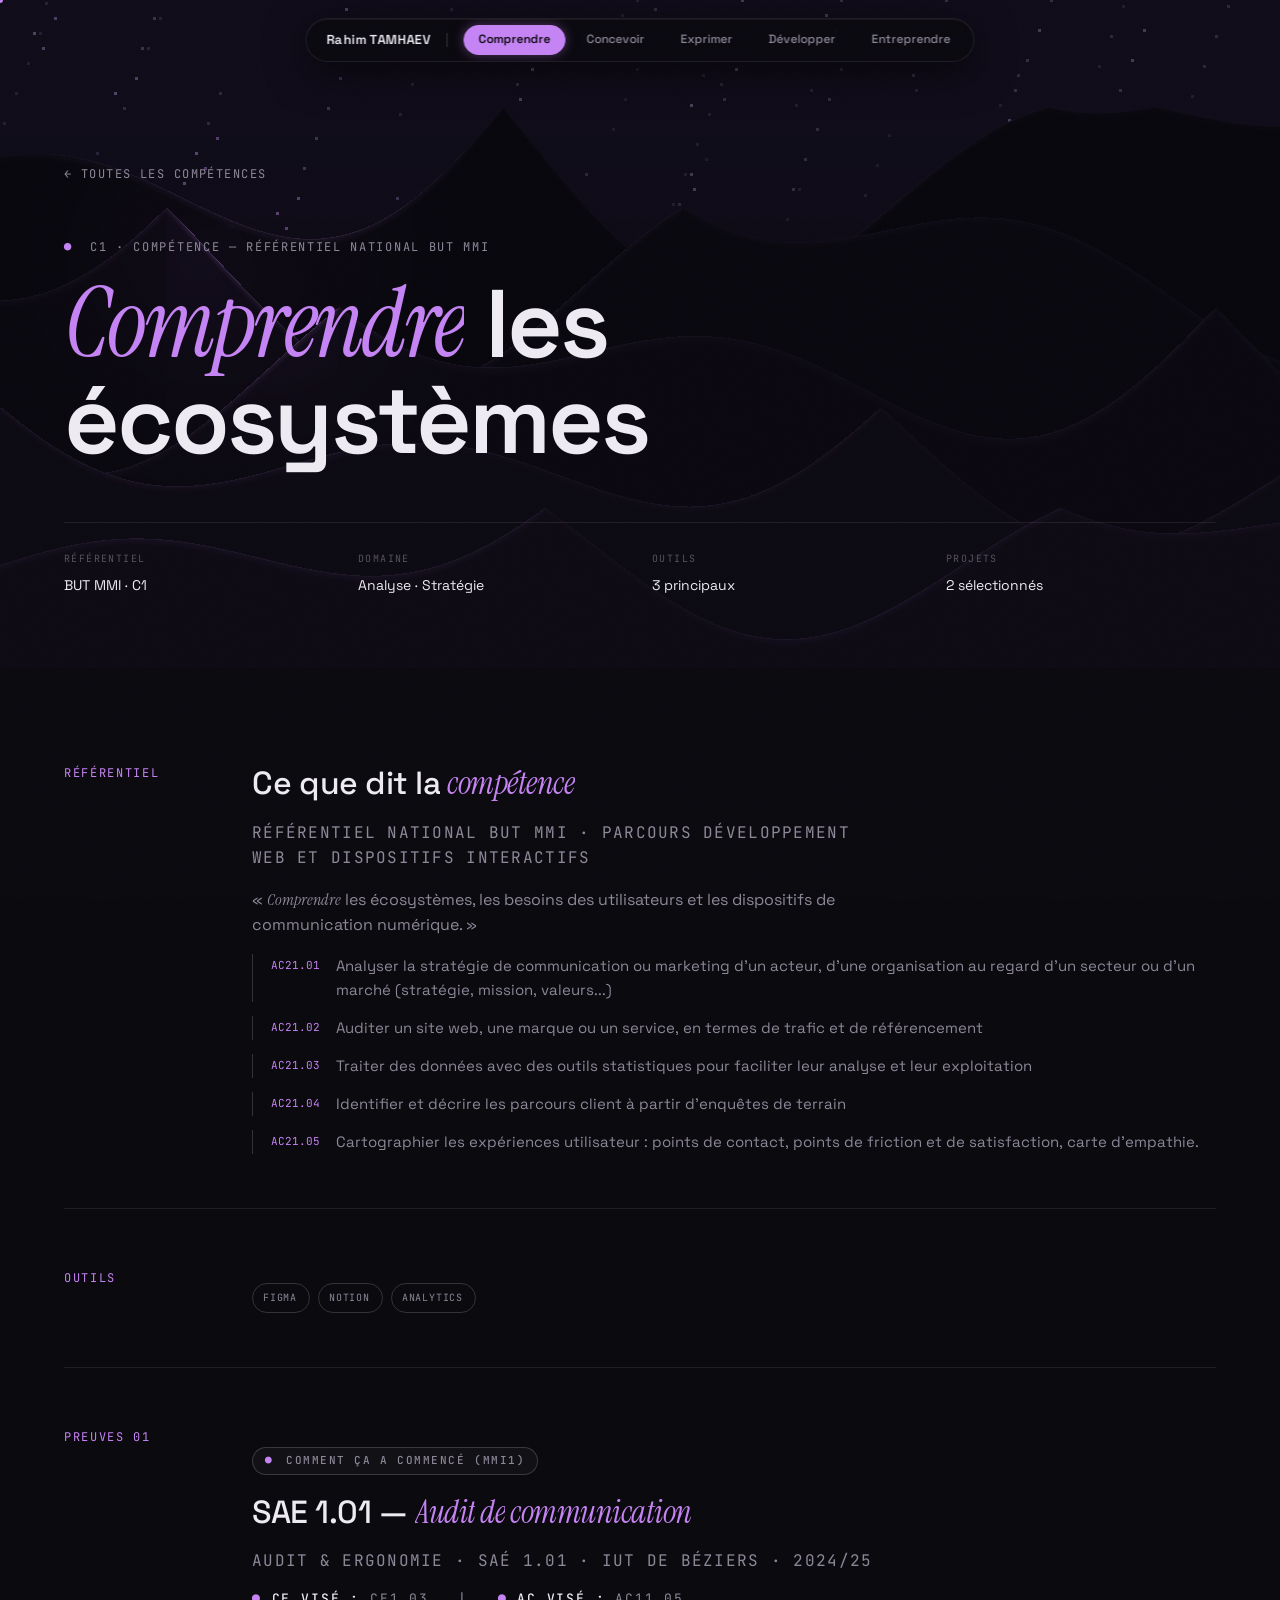
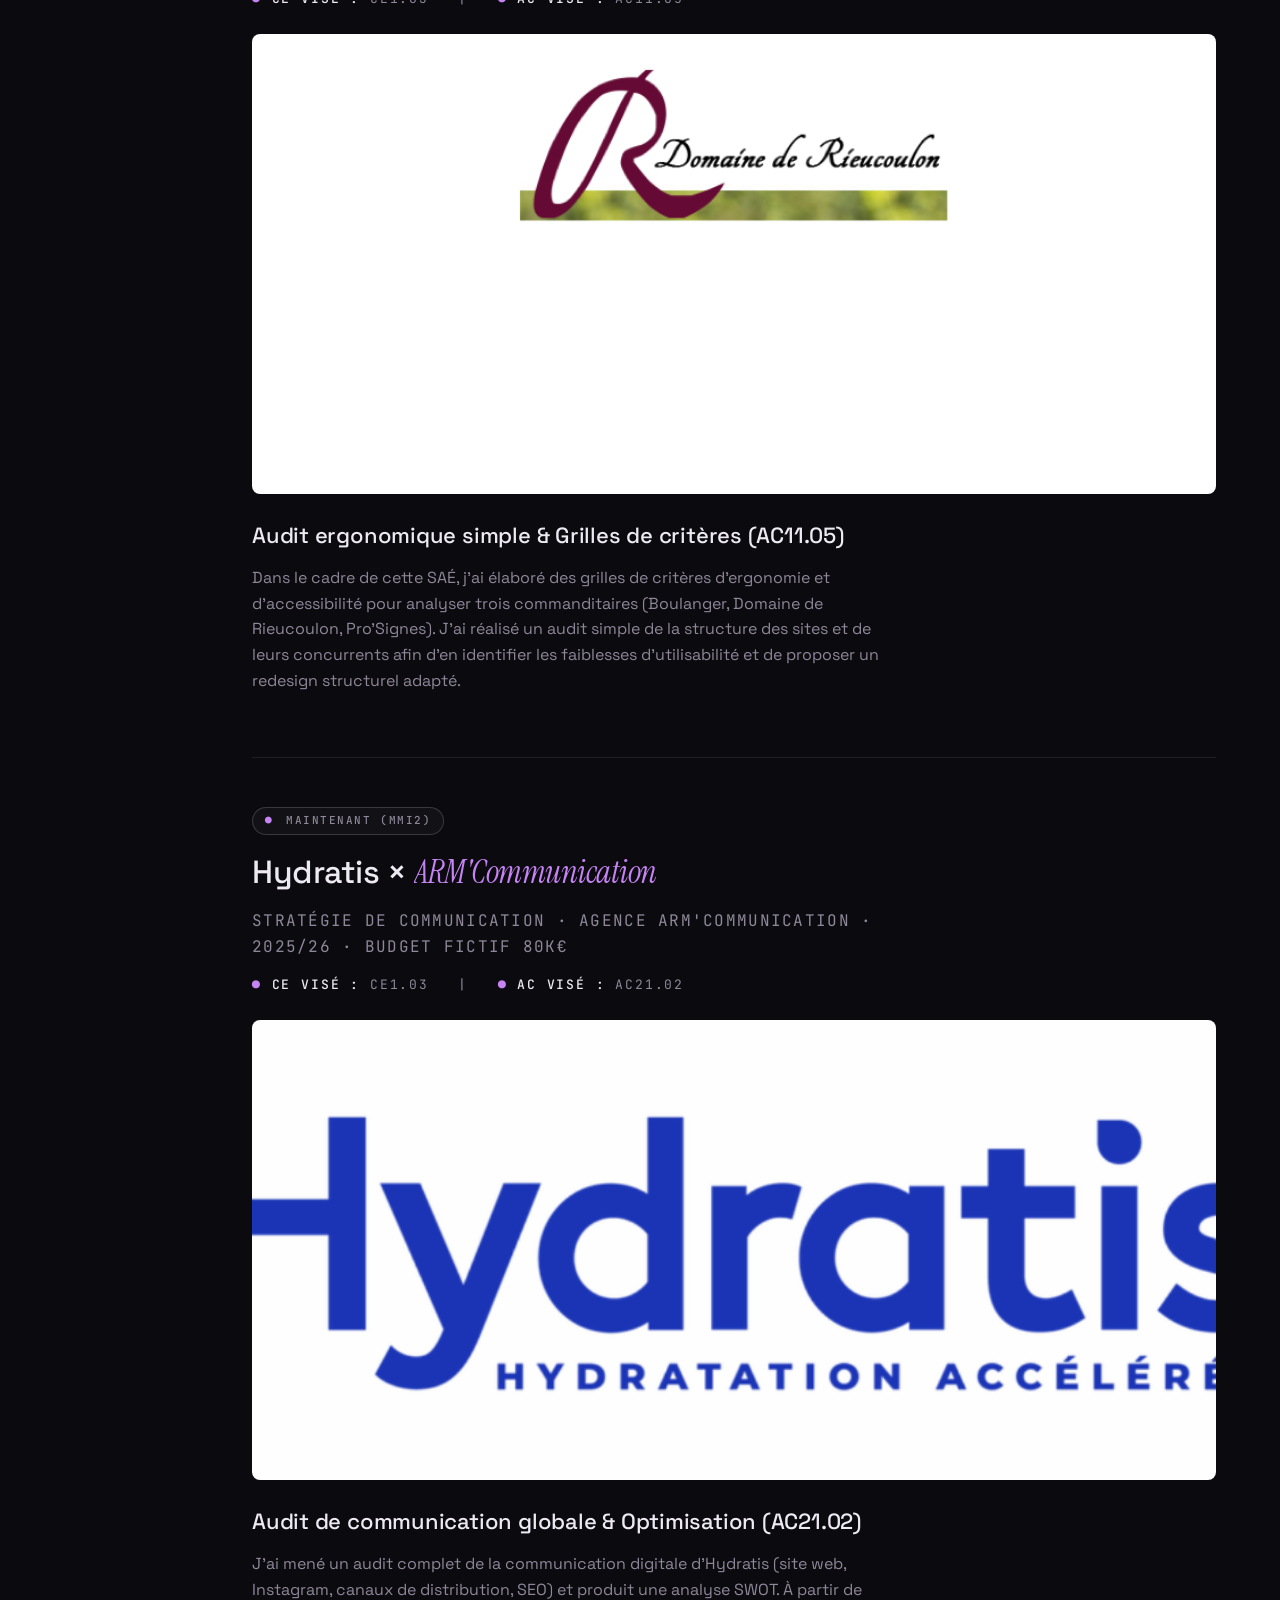
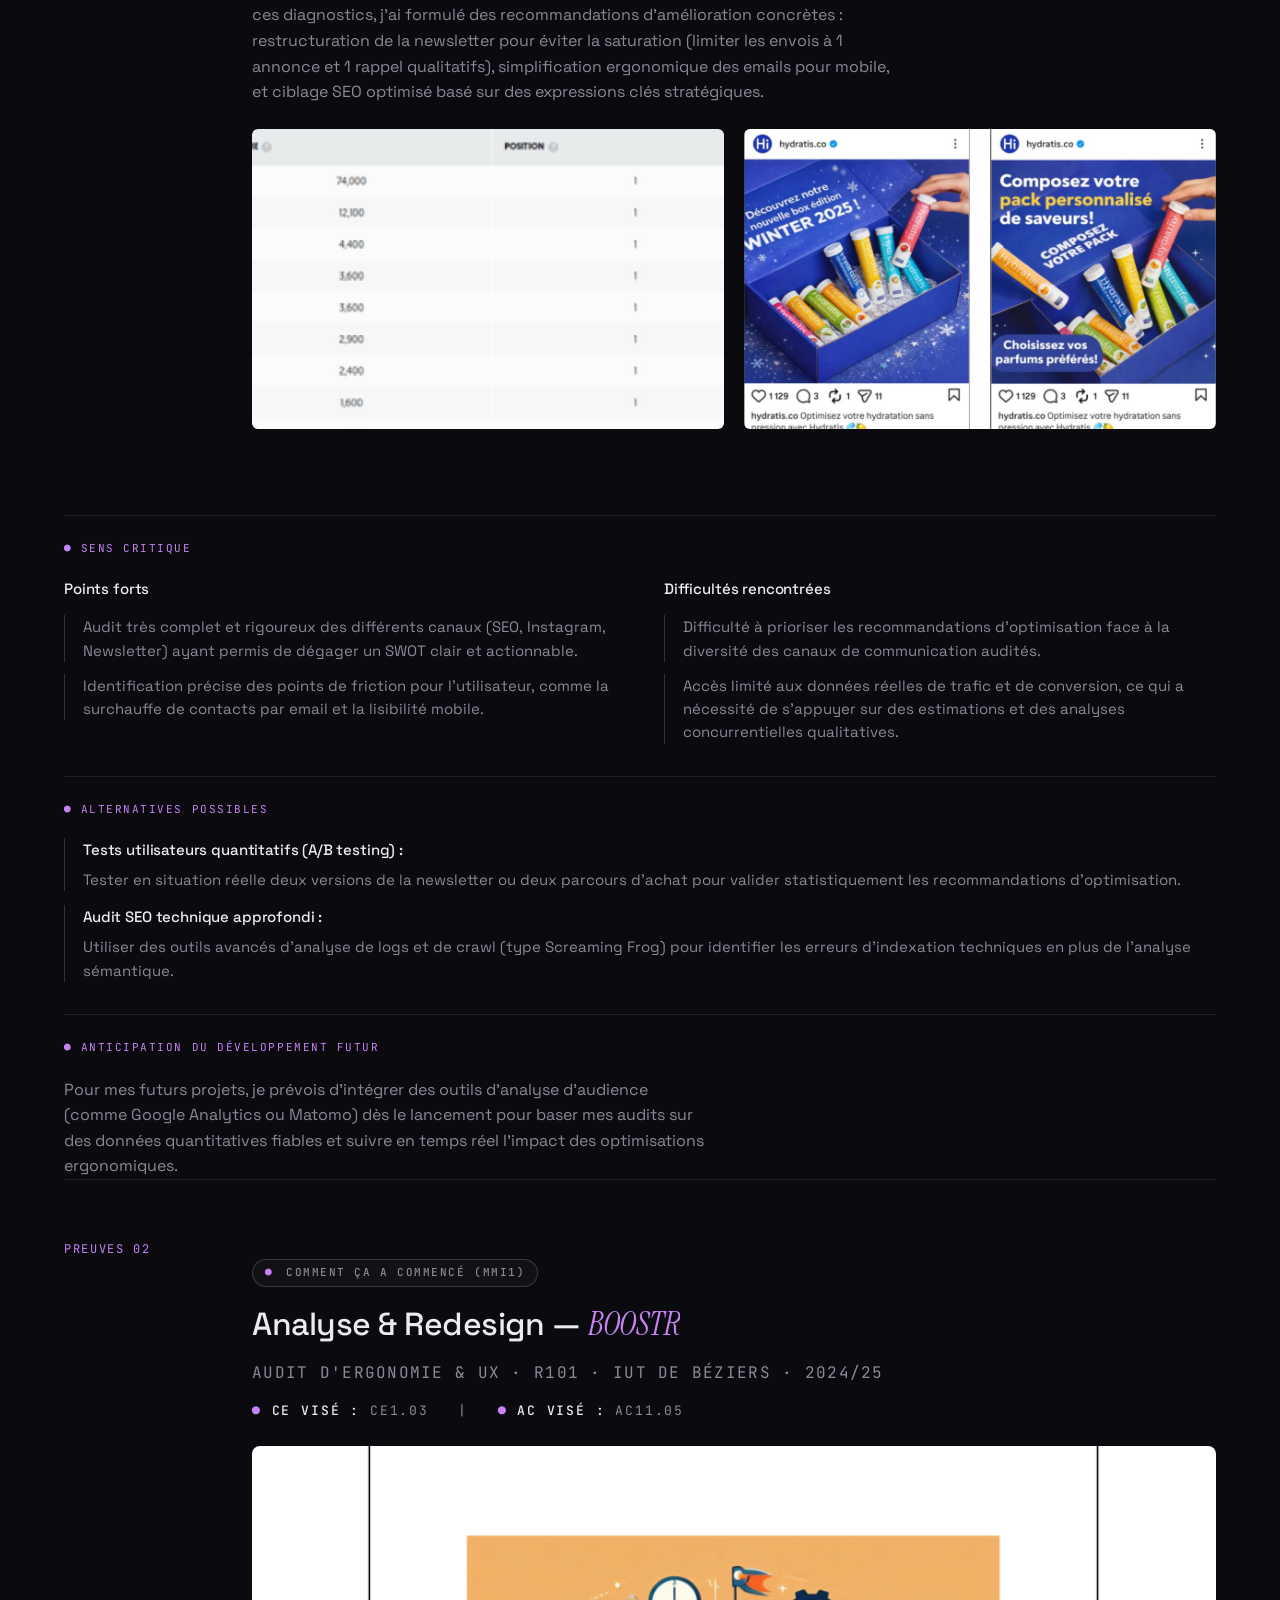
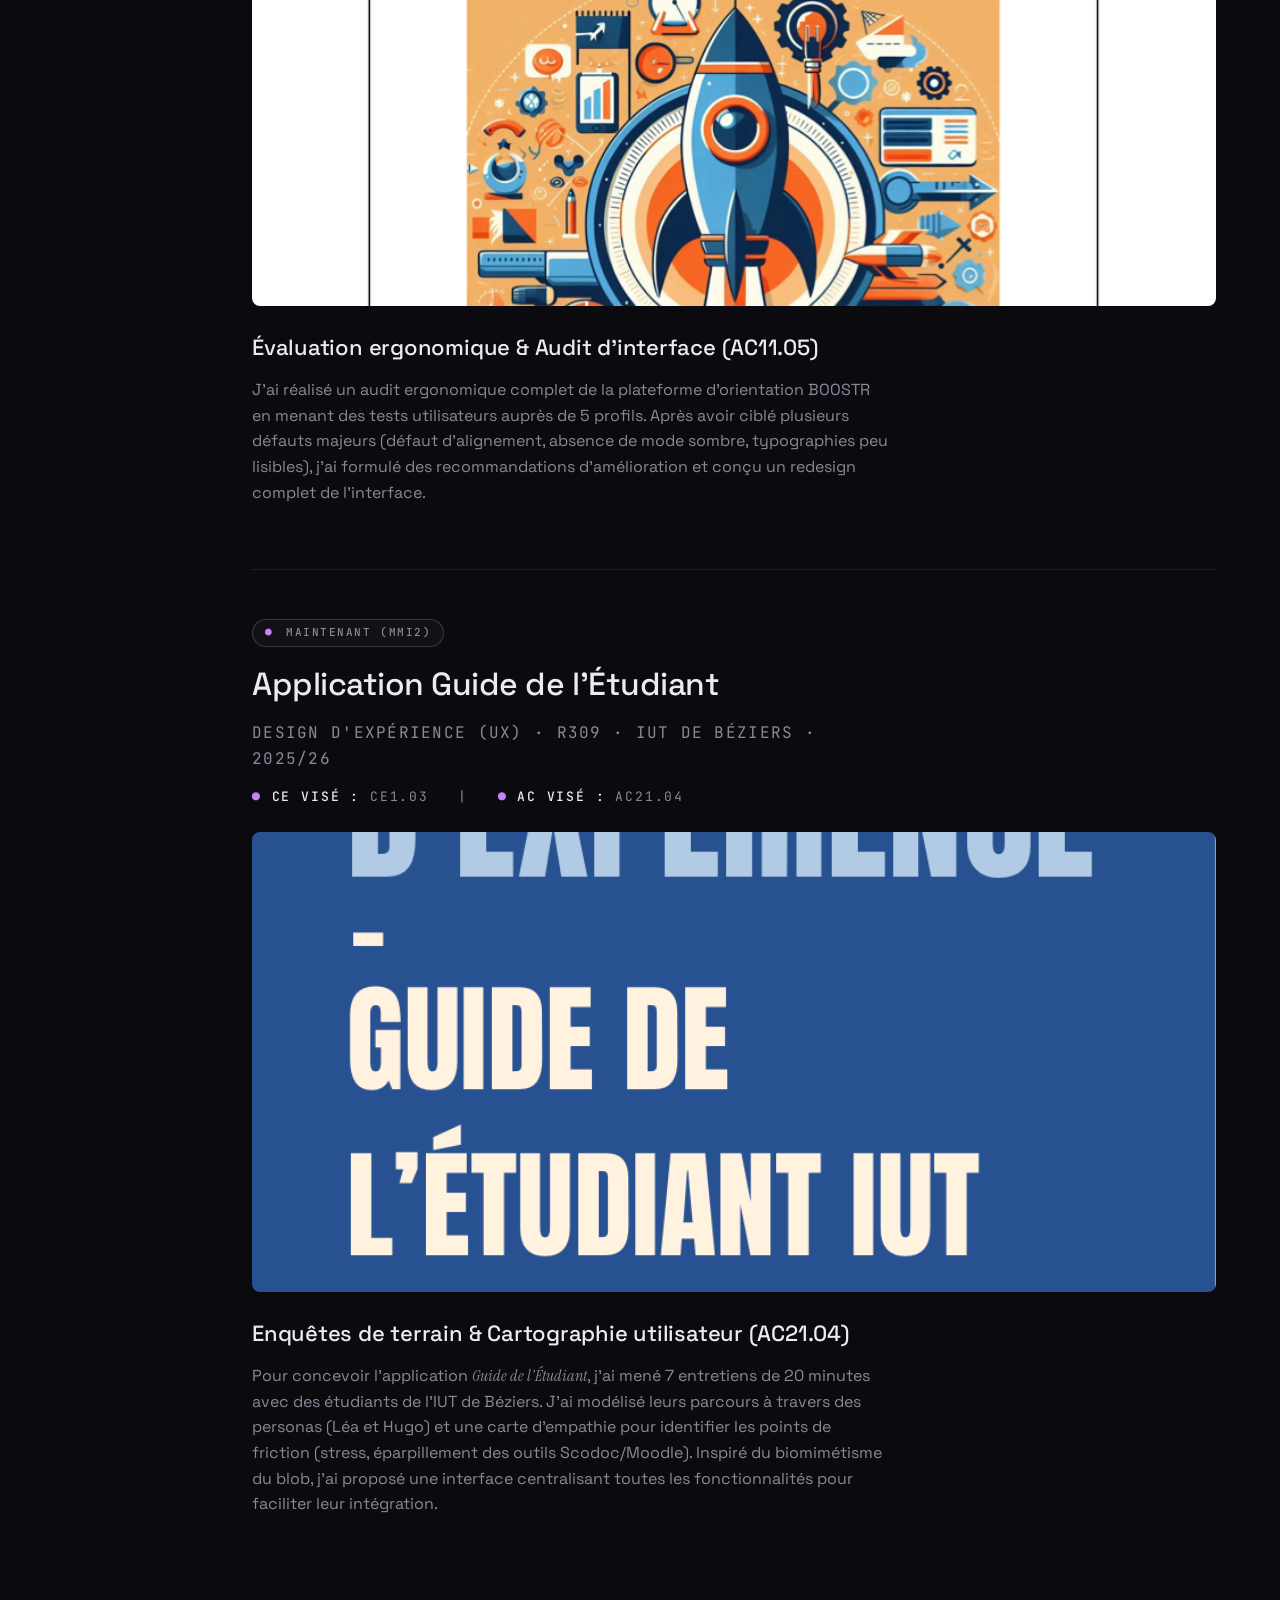
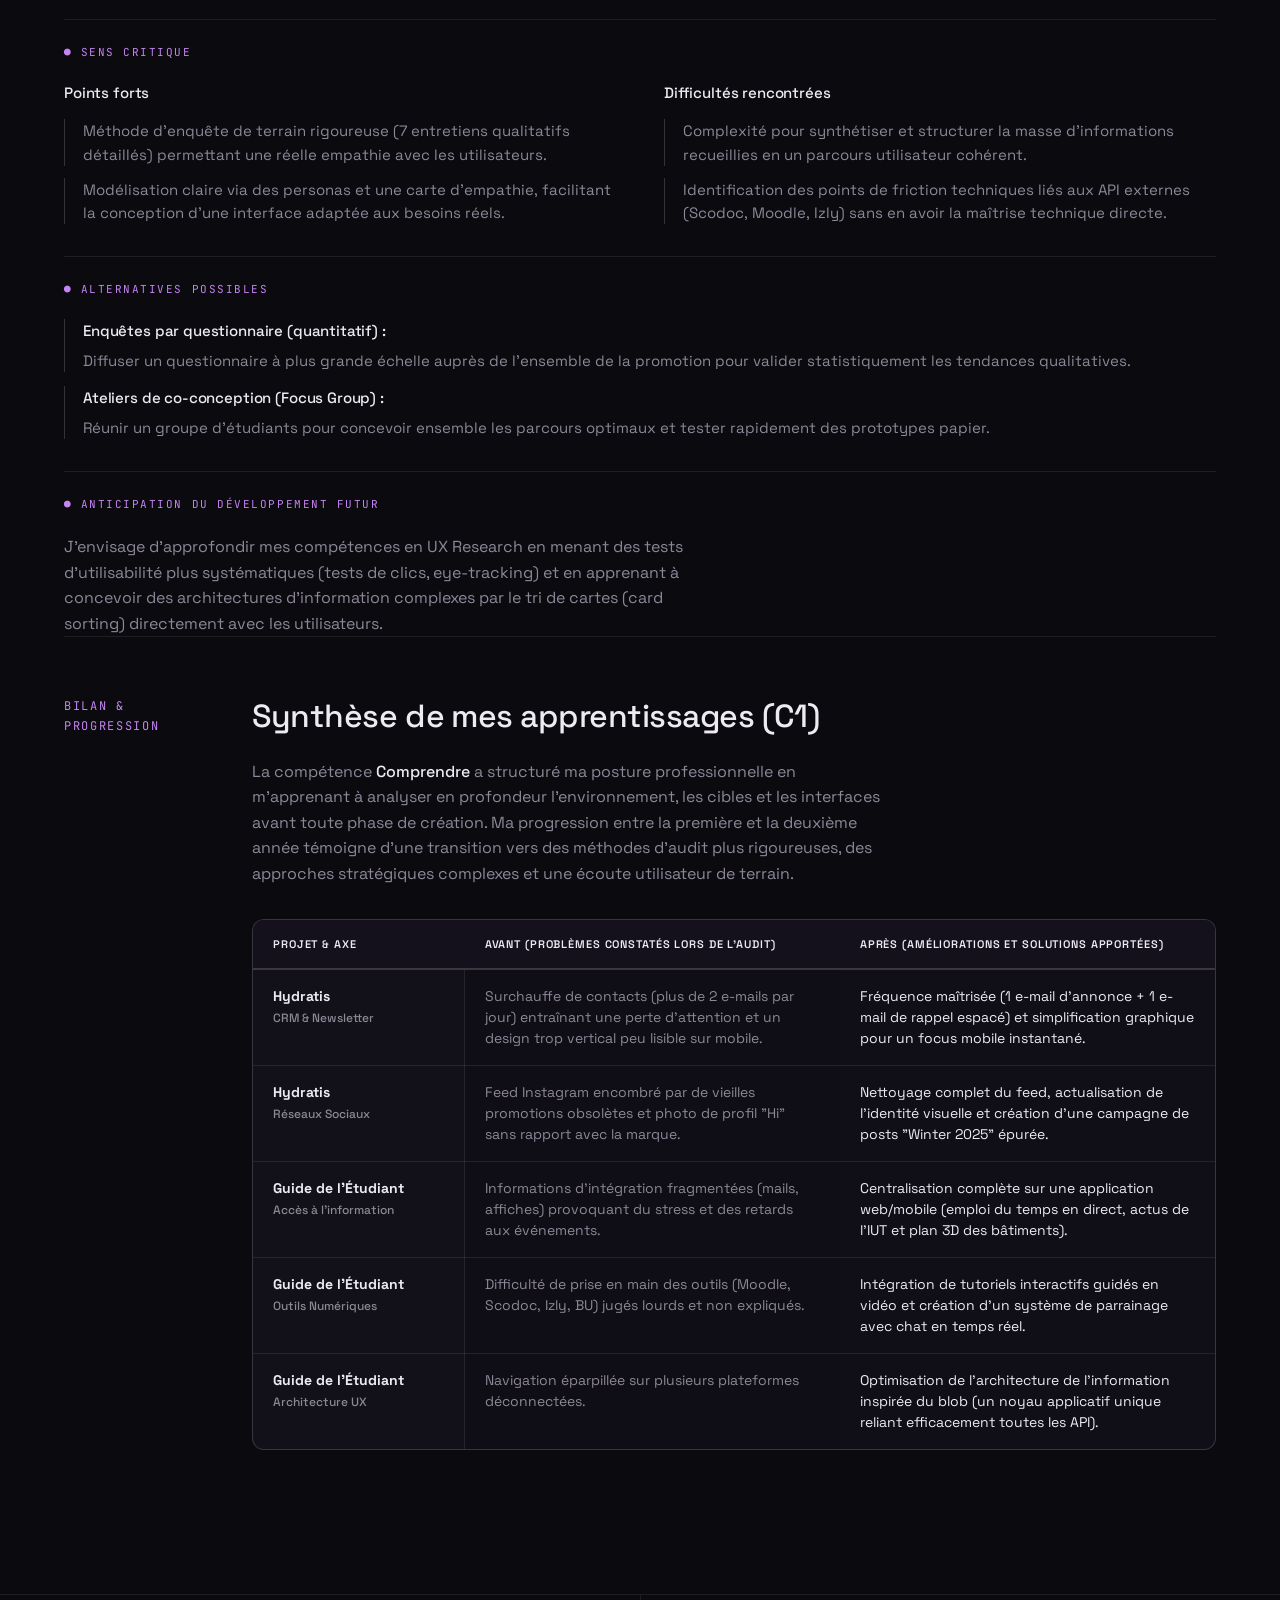
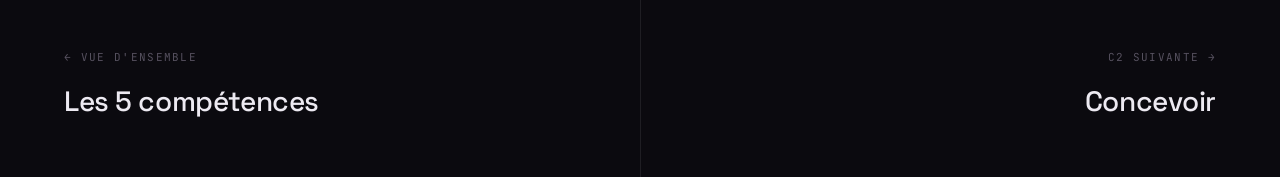
==== commit 3654601c: "perf: optimisation du shader WebGL hero et retour au menu stable réactif" ====
--- a/competence-c1.html
+++ b/competence-c1.html
@@ -10,40 +10,32 @@
 
 <nav class="nav" id="dynamic-island">
   <div class="nav-content">
-    <!-- Contenu replié (Sensor) -->
-    <div class="nav-collapsed-content">
-      <span class="sensor-dot"></span>
-      <span class="sensor-text active">C1</span>
-    </div>
-    <!-- Contenu étendu -->
-    <div class="nav-expanded-content">
-      <a class="nav-logo" href="index.html">
-        <span class="full-logo">Rahim TAMHAEV</span>
-        <span class="short-logo">RT</span>
-      </a>
-      <div class="nav-separator"></div>
-      <div class="nav-links">
-        <a href="competence-c1.html" class="nav-item active">
-          <span class="full-text">Comprendre</span>
-          <span class="short-text">C1</span>
-        </a>
-        <a href="competence-c2.html" class="nav-item">
-          <span class="full-text">Concevoir</span>
-          <span class="short-text">C2</span>
-        </a>
-        <a href="competence-c3.html" class="nav-item">
-          <span class="full-text">Exprimer</span>
-          <span class="short-text">C3</span>
-        </a>
-        <a href="competence-c4.html" class="nav-item">
-          <span class="full-text">Développer</span>
-          <span class="short-text">C4</span>
-        </a>
-        <a href="competence-c5.html" class="nav-item">
-          <span class="full-text">Entreprendre</span>
-          <span class="short-text">C5</span>
-        </a>
-      </div>
+    <a class="nav-logo" href="index.html">
+      <span class="full-logo">Rahim TAMHAEV</span>
+      <span class="short-logo">RT</span>
+    </a>
+    <div class="nav-separator"></div>
+    <div class="nav-links">
+      <a href="competence-c1.html" class="nav-item active">
+        <span class="full-text">Comprendre</span>
+        <span class="short-text">C1</span>
+      </a>
+      <a href="competence-c2.html" class="nav-item">
+        <span class="full-text">Concevoir</span>
+        <span class="short-text">C2</span>
+      </a>
+      <a href="competence-c3.html" class="nav-item">
+        <span class="full-text">Exprimer</span>
+        <span class="short-text">C3</span>
+      </a>
+      <a href="competence-c4.html" class="nav-item">
+        <span class="full-text">Développer</span>
+        <span class="short-text">C4</span>
+      </a>
+      <a href="competence-c5.html" class="nav-item">
+        <span class="full-text">Entreprendre</span>
+        <span class="short-text">C5</span>
+      </a>
     </div>
   </div>
 </nav>
--- a/styles.css
+++ b/styles.css
@@ -92,111 +92,35 @@
 .nav {
   position: fixed; top: 18px; left: 50%; transform: translateX(-50%);
   z-index: 1000;
-  width: 96px;
-  height: 34px;
+  display: flex; align-items: center;
+  height: 44px;
+  padding: 0 8px 0 20px;
   border-radius: 999px;
-  background: rgba(0, 0, 0, 0.9);
-  border: 1px solid rgba(255, 255, 255, 0.12);
+  background: rgba(11, 10, 15, 0.85);
+  border: 1px solid var(--line);
   backdrop-filter: blur(20px) saturate(1.4);
   -webkit-backdrop-filter: blur(20px) saturate(1.4);
-  box-shadow: 0 8px 32px rgba(0, 0, 0, 0.6), inset 0 1px 0 rgba(255, 255, 255, 0.05);
+  box-shadow: 0 10px 40px rgba(0, 0, 0, 0.55), inset 0 1px 0 rgba(255, 255, 255, 0.05);
   max-width: calc(100vw - 32px);
+  width: auto;
+  transition: background 0.4s ease, border-color 0.4s ease, box-shadow 0.4s ease, top 0.4s ease;
   overflow: hidden;
-  transition: width 0.5s cubic-bezier(0.175, 0.885, 0.32, 1.275), 
-              height 0.5s cubic-bezier(0.175, 0.885, 0.32, 1.275), 
-              background-color 0.3s, 
-              border-color 0.3s, 
-              box-shadow 0.4s ease, 
-              top 0.4s ease;
 }
 .nav.scrolled {
   top: 12px;
-  background: rgba(0, 0, 0, 0.95);
-  border-color: rgba(255, 255, 255, 0.18);
-}
-
+  background: rgba(11, 10, 15, 0.95);
+  border-color: var(--line-strong);
+  box-shadow: 0 14px 50px rgba(0, 0, 0, 0.7),
+              0 0 0 1px oklch(0.62 0.19 310 / 0.1),
+              0 0 28px oklch(0.62 0.19 310 / 0.12),
+              inset 0 1px 0 rgba(255, 255, 255, 0.06);
+}
 .nav-content {
-  position: relative;
-  width: 100%;
-  height: 100%;
-}
-
-/* Collapsed Sensor State */
-.nav-collapsed-content {
-  display: flex;
-  align-items: center;
-  gap: 8px;
-  justify-content: center;
-  position: absolute;
-  left: 50%;
-  top: 50%;
-  transform: translate(-50%, -50%);
-  width: 100%;
-  height: 100%;
-  pointer-events: auto;
-  transition: opacity 0.25s ease, transform 0.35s cubic-bezier(0.175, 0.885, 0.32, 1.2);
-}
-.sensor-dot {
-  width: 6px;
-  height: 6px;
-  background: var(--accent);
-  border-radius: 50%;
-  box-shadow: 0 0 8px var(--accent);
-  display: inline-block;
-}
-.sensor-text {
-  font-family: var(--mono);
-  font-size: 11px;
-  font-weight: 600;
-  letter-spacing: 0.05em;
-  color: var(--muted);
-  text-transform: uppercase;
-}
-.sensor-text.active {
-  color: var(--accent);
-}
-
-/* Expanded Navbar Content */
-.nav-expanded-content {
   display: flex;
   align-items: center;
   gap: 16px;
-  position: absolute;
-  left: 50%;
-  top: 50%;
-  transform: translate(-50%, -50%) scale(0.85) translateY(10px);
-  width: max-content;
   height: 100%;
-  opacity: 0;
-  pointer-events: none;
-  transition: opacity 0.2s ease, transform 0.3s ease;
-}
-
-/* Hover & Expanded States Trigger */
-.nav.expanded,
-.nav:hover {
-  width: 660px;
-  height: 44px;
-  background: rgba(0, 0, 0, 0.92);
-  border-color: rgba(255, 255, 255, 0.16);
-  box-shadow: 0 16px 50px rgba(0, 0, 0, 0.75),
-              0 0 0 1px oklch(0.72 0.17 310 / 0.08),
-              0 0 32px oklch(0.72 0.17 310 / 0.1);
-}
-.nav.expanded .nav-collapsed-content,
-.nav:hover .nav-collapsed-content {
-  opacity: 0;
-  transform: translate(-50%, -50%) scale(0.75) translateY(-12px);
-  pointer-events: none;
-}
-.nav.expanded .nav-expanded-content,
-.nav:hover .nav-expanded-content {
-  opacity: 1;
-  transform: translate(-50%, -50%) scale(1) translateY(0);
-  pointer-events: auto;
-  transition: opacity 0.35s ease 0.12s, transform 0.45s cubic-bezier(0.175, 0.885, 0.32, 1.25) 0.08s;
-}
-
+}
 .nav-logo {
   font-family: var(--sans);
   font-size: 13px;
@@ -209,11 +133,11 @@
 .nav-separator {
   width: 1px;
   height: 14px;
-  background: rgba(255, 255, 255, 0.15);
+  background: var(--line-strong);
 }
 .nav-links {
   display: flex;
-  gap: 4px;
+  gap: 6px;
   align-items: center;
   height: 100%;
 }
@@ -234,8 +158,8 @@
 }
 .nav-item:hover {
   color: var(--text);
-  background: rgba(255, 255, 255, 0.06);
-  border-color: rgba(255, 255, 255, 0.15);
+  background: rgba(255, 255, 255, 0.05);
+  border-color: var(--line-strong);
 }
 .nav-item.active {
   background: var(--accent);
@@ -257,13 +181,10 @@
 
 @media (max-width: 768px) {
   .nav {
-    width: 76px;
-    height: 32px;
-  }
-  .nav.expanded,
-  .nav:hover {
-    width: 300px;
-    height: 44px;
+    padding: 0 6px 0 14px;
+  }
+  .nav-content {
+    gap: 12px;
   }
   .nav-logo .full-logo {
     display: none;
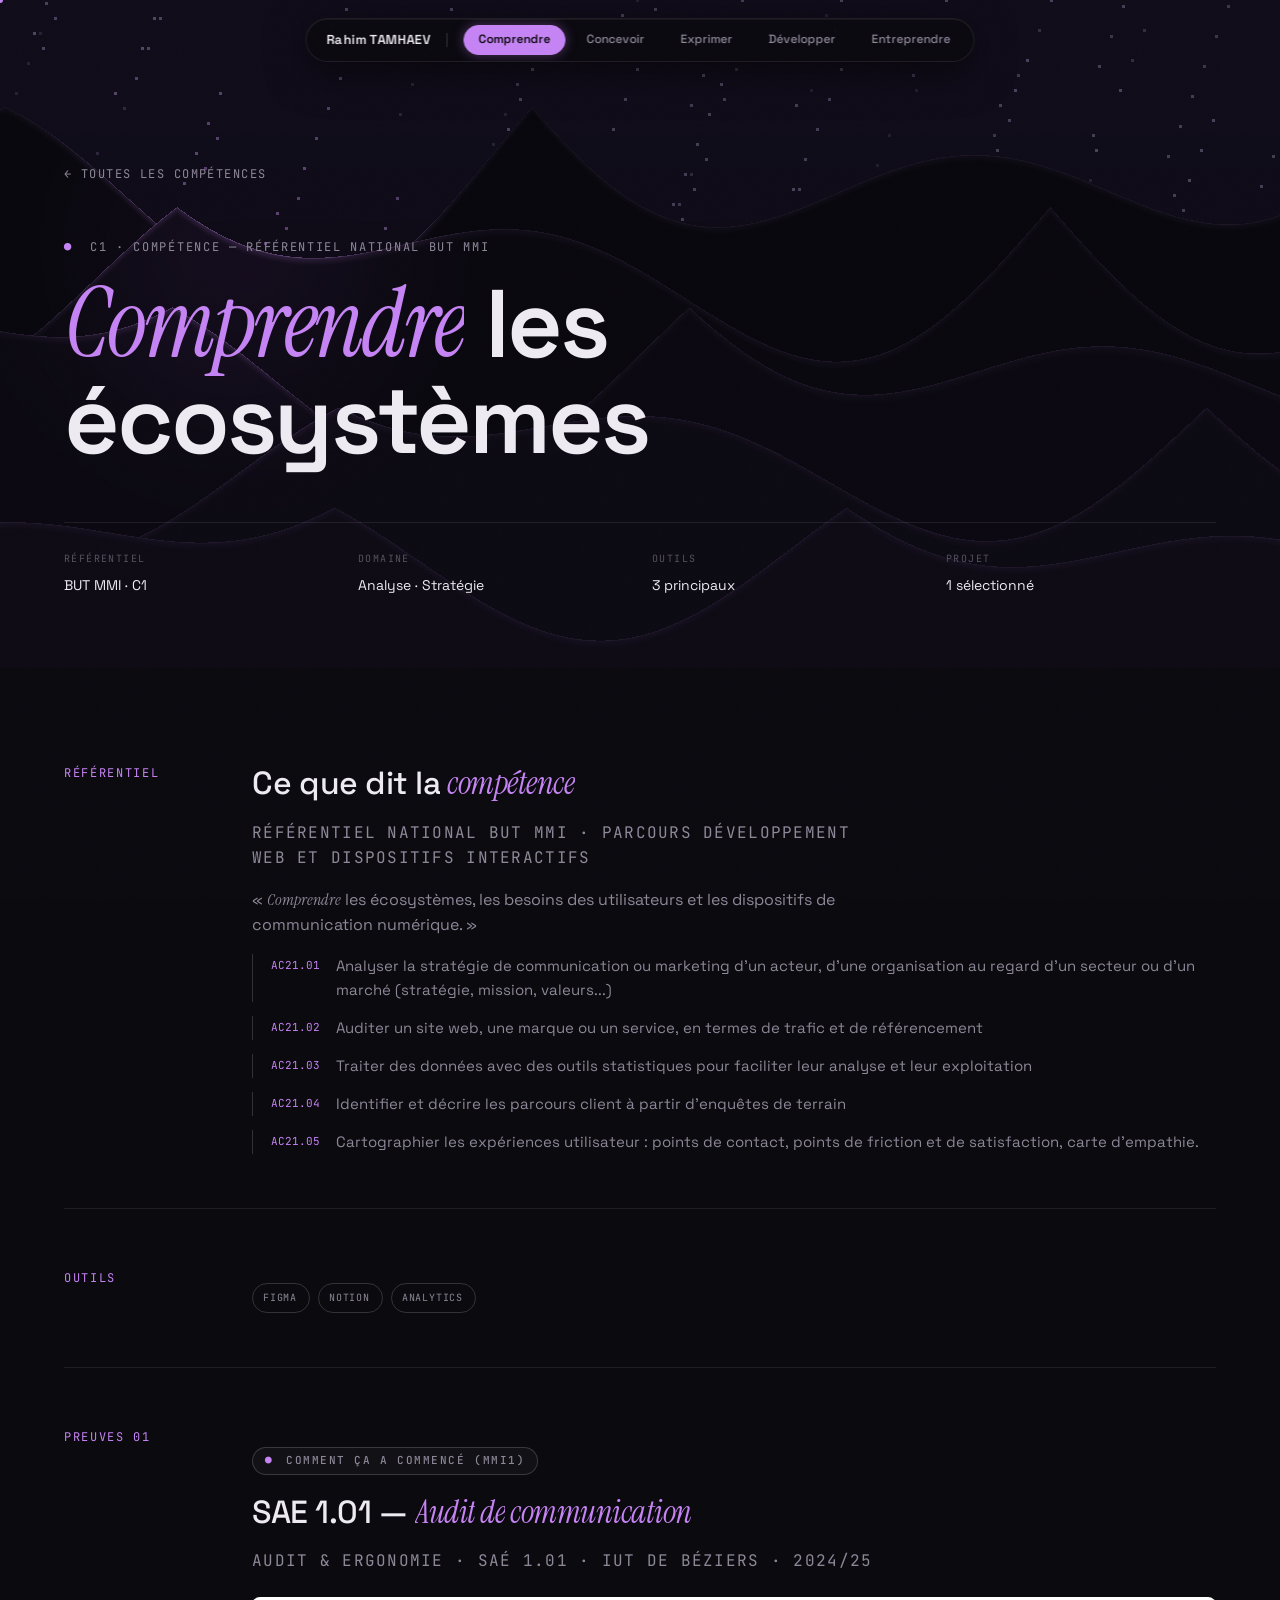
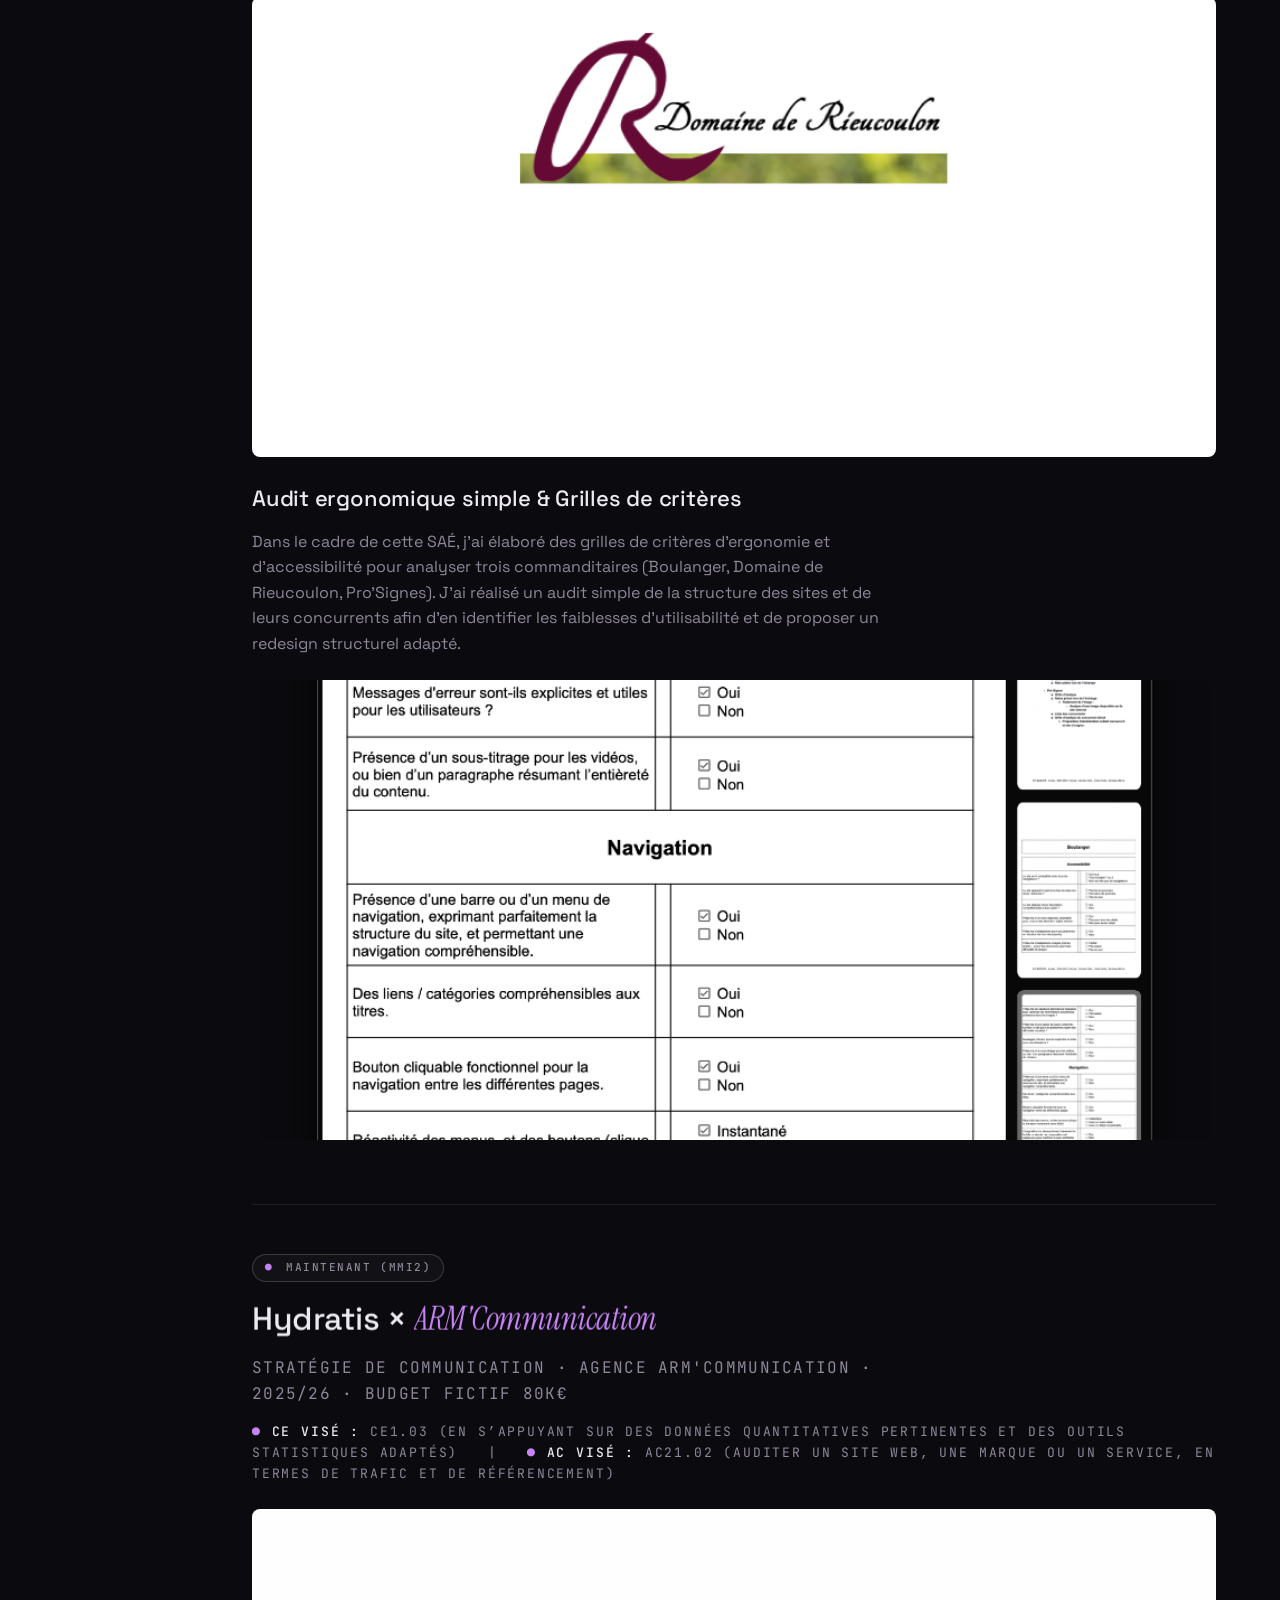
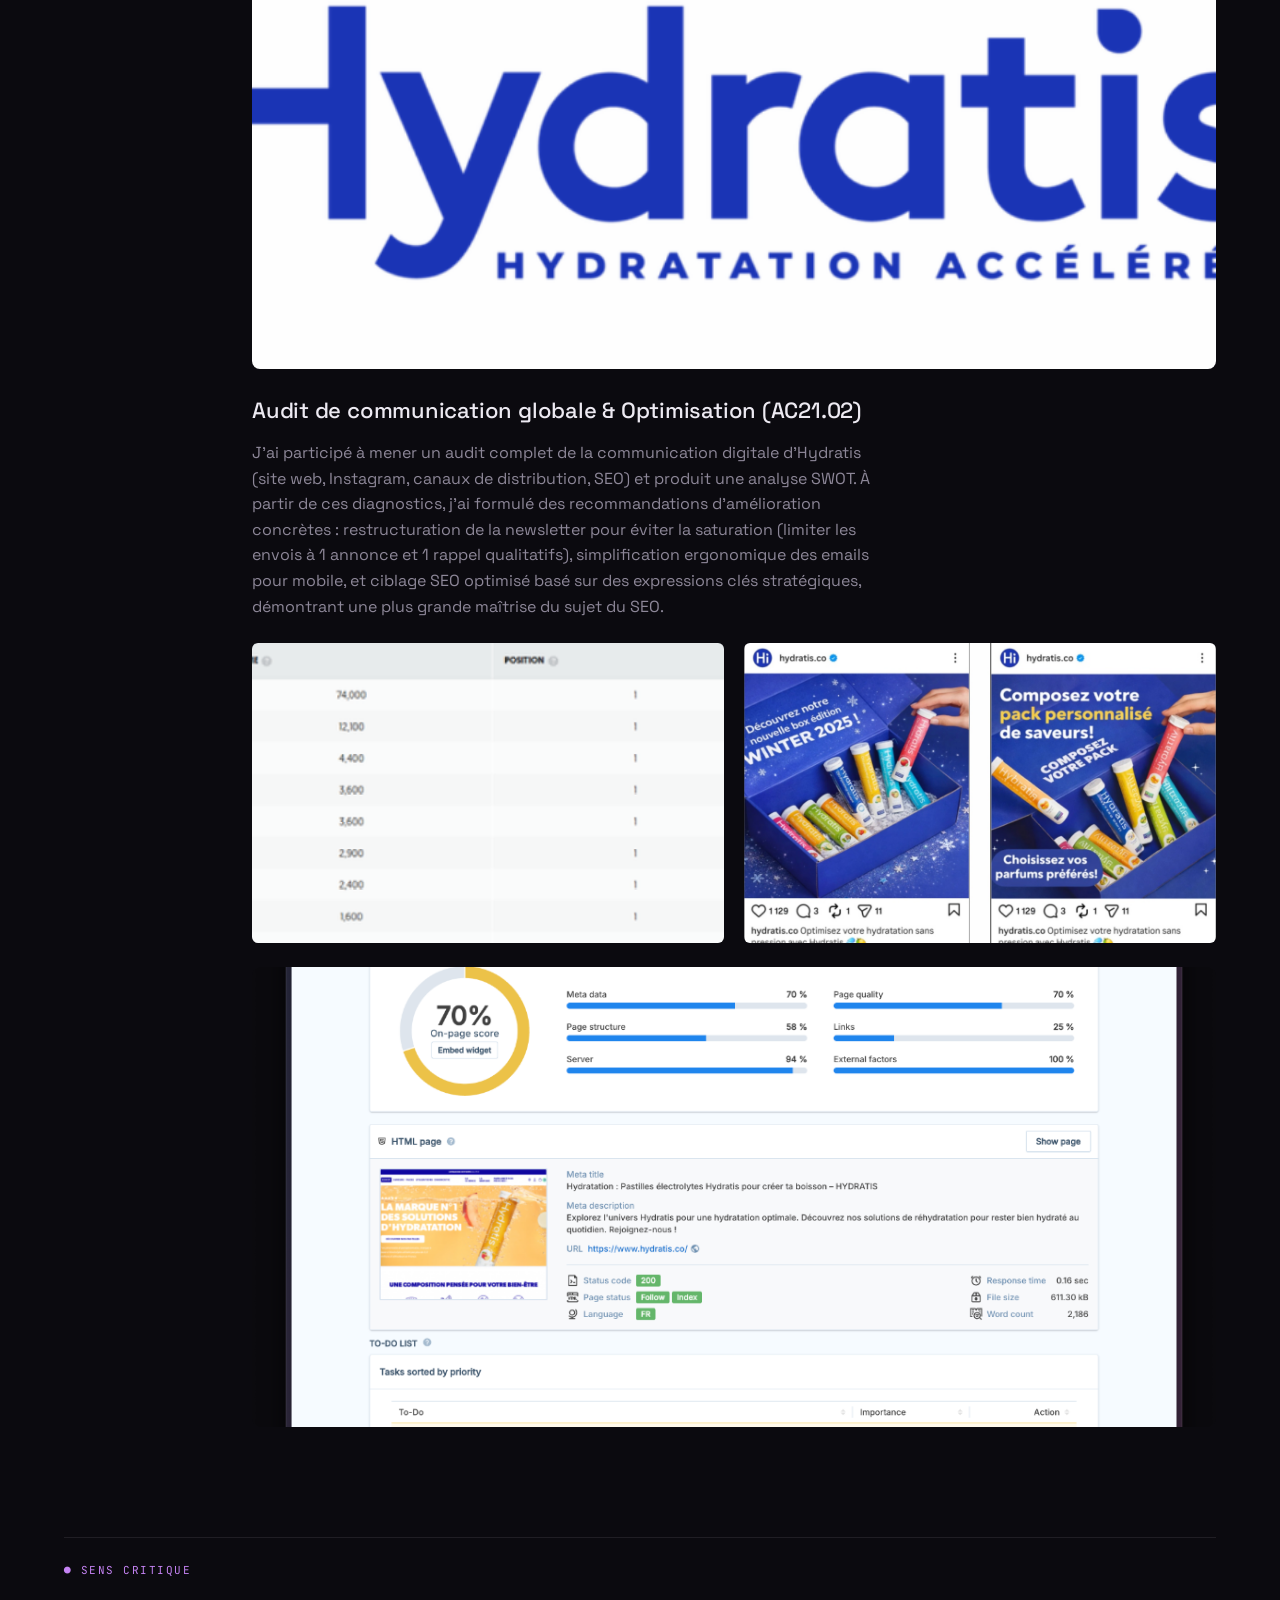
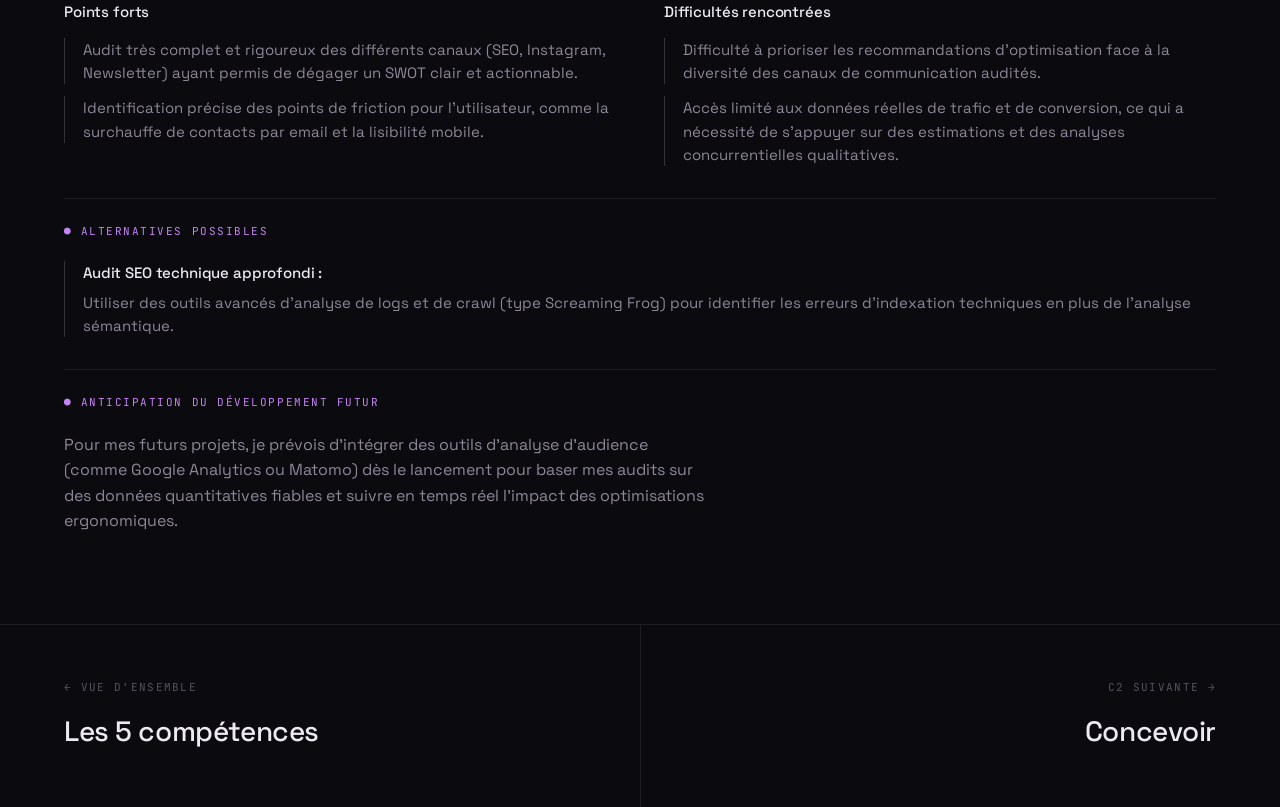
==== commit 67b0d53a: "chore: clean up unused assets, optimization and description adjustments" ====
--- a/competence-c1.html
+++ b/competence-c1.html
@@ -49,7 +49,7 @@
       <div class="item"><span class="mono">Référentiel</span><p>BUT MMI · C1</p></div>
       <div class="item"><span class="mono">Domaine</span><p>Analyse · Stratégie</p></div>
       <div class="item"><span class="mono">Outils</span><p>3 principaux</p></div>
-      <div class="item"><span class="mono">Projets</span><p>2 sélectionnés</p></div>
+      <div class="item"><span class="mono">Projet</span><p>1 sélectionné</p></div>
   </div>
 </header>
 
@@ -90,18 +90,18 @@
             <span class="mono evolution-badge"><span class="acc">●</span> Comment ça a commencé (MMI1)</span>
             <h3>SAE 1.01 — <em>Audit de communication</em></h3>
             <p class="case-meta">Audit &amp; ergonomie · SAÉ 1.01 · IUT de Béziers · 2024/25</p>
-            <p class="mono project-meta-tags">
-              <span class="acc">●</span> <strong>CE visé :</strong> CE1.03 &nbsp;&nbsp;|&nbsp;&nbsp; 
-              <span class="acc">●</span> <strong>AC visé :</strong> AC11.05
-            </p>
           </div>
 
           <div class="pp-gallery" style="margin-bottom: 24px;">
             <div class="full"><image-slot id="sae101-hero" src="uploads/SAE 101.png" shape="rounded" radius="8" placeholder="Visuel principal MMI1 — Audit de communication SAE 1.01"></image-slot></div>
           </div>
 
-          <h4>Audit ergonomique simple &amp; Grilles de critères (AC11.05)</h4>
+          <h4>Audit ergonomique simple &amp; Grilles de critères</h4>
           <p>Dans le cadre de cette SAÉ, j'ai élaboré des grilles de critères d'ergonomie et d'accessibilité pour analyser trois commanditaires (Boulanger, Domaine de Rieucoulon, Pro'Signes). J'ai réalisé un audit simple de la structure des sites et de leurs concurrents afin d'en identifier les faiblesses d'utilisabilité et de proposer un redesign structurel adapté.</p>
+
+          <div class="pp-gallery" style="margin-top: 24px; margin-bottom: 24px;">
+            <div class="full"><image-slot id="sae101-grille" src="uploads/sae101_grille.png" shape="rounded" radius="8" placeholder="Grille de critères d'ergonomie et d'accessibilité"></image-slot></div>
+          </div>
         </div>
 
         <!-- PROJET ACTUEL (MMI2) -->
@@ -111,8 +111,8 @@
             <h3>Hydratis × <em>ARM'Communication</em></h3>
             <p class="case-meta">Stratégie de communication · Agence ARM'Communication · 2025/26 · Budget fictif 80K€</p>
             <p class="mono project-meta-tags">
-              <span class="acc">●</span> <strong>CE visé :</strong> CE1.03 &nbsp;&nbsp;|&nbsp;&nbsp; 
-              <span class="acc">●</span> <strong>AC visé :</strong> AC21.02
+              <span class="acc">●</span> <strong>CE visé :</strong> CE1.03 (En s’appuyant sur des données quantitatives pertinentes et des outils statistiques adaptés) &nbsp;&nbsp;|&nbsp;&nbsp; 
+              <span class="acc">●</span> <strong>AC visé :</strong> AC21.02 (Auditer un site web, une marque ou un service, en termes de trafic et de référencement)
             </p>
           </div>
 
@@ -121,11 +121,15 @@
           </div>
 
           <h4>Audit de communication globale &amp; Optimisation (AC21.02)</h4>
-          <p>J'ai mené un audit complet de la communication digitale d'Hydratis (site web, Instagram, canaux de distribution, SEO) et produit une analyse SWOT. À partir de ces diagnostics, j'ai formulé des recommandations d'amélioration concrètes : restructuration de la newsletter pour éviter la saturation (limiter les envois à 1 annonce et 1 rappel qualitatifs), simplification ergonomique des emails pour mobile, et ciblage SEO optimisé basé sur des expressions clés stratégiques.</p>
+          <p>J'ai participé à mener un audit complet de la communication digitale d'Hydratis (site web, Instagram, canaux de distribution, SEO) et produit une analyse SWOT. À partir de ces diagnostics, j'ai formulé des recommandations d'amélioration concrètes : restructuration de la newsletter pour éviter la saturation (limiter les envois à 1 annonce et 1 rappel qualitatifs), simplification ergonomique des emails pour mobile, et ciblage SEO optimisé basé sur des expressions clés stratégiques, démontrant une plus grande maîtrise du sujet du SEO.</p>
 
           <div class="pp-gallery" style="margin-top: 24px;">
             <div><image-slot id="hydratis-seo" src="uploads/Hydratis SEO.png" shape="rounded" radius="6" placeholder="Analyse du référencement naturel (SEO)"></image-slot></div>
             <div><image-slot id="hydratis-instagram" src="uploads/Hydratis Instagram.jpg" shape="rounded" radius="6" placeholder="Mockup des posts Instagram (Winter 2025)"></image-slot></div>
+          </div>
+
+          <div class="pp-gallery" style="margin-top: 24px; margin-bottom: 24px;">
+            <div class="full"><image-slot id="hydratis-seo-audit" src="uploads/hydratis_seo_audit.png" shape="rounded" radius="8" placeholder="Audit SEO de la page Hydratis (On-page score)"></image-slot></div>
           </div>
         </div>
 
@@ -161,10 +165,6 @@
           <span class="acc">●</span> Alternatives possibles
         </div>
         <div class="analysis-alt-item">
-          <h6>Tests utilisateurs quantitatifs (A/B testing) :</h6>
-          <p>Tester en situation réelle deux versions de la newsletter ou deux parcours d'achat pour valider statistiquement les recommandations d'optimisation.</p>
-        </div>
-        <div class="analysis-alt-item">
           <h6>Audit SEO technique approfondi :</h6>
           <p>Utiliser des outils avancés d'analyse de logs et de crawl (type Screaming Frog) pour identifier les erreurs d'indexation techniques en plus de l'analyse sémantique.</p>
         </div>
@@ -179,155 +179,7 @@
           Pour mes futurs projets, je prévois d'intégrer des outils d'analyse d'audience (comme Google Analytics ou Matomo) dès le lancement pour baser mes audits sur des données quantitatives fiables et suivre en temps réel l'impact des optimisations ergonomiques.
         </p>
       </div>
-      </div>
-    </div>
-
-    <!-- ===== PREUVE 02 — Guide Étudiant ===== -->
-    <div class="case-section" id="projet-guide-etudiant" data-reveal>
-      <span class="label">Preuves 02</span>
-      <div>
-
-        <!-- PROJET PRÉCÉDENT (MMI1) -->
-        <div class="project-evolution-block">
-          <div class="evolution-header">
-            <span class="mono evolution-badge"><span class="acc">●</span> Comment ça a commencé (MMI1)</span>
-            <h3>Analyse &amp; Redesign — <em>BOOSTR</em></h3>
-            <p class="case-meta">Audit d'ergonomie &amp; UX · R101 · IUT de Béziers · 2024/25</p>
-            <p class="mono project-meta-tags">
-              <span class="acc">●</span> <strong>CE visé :</strong> CE1.03 &nbsp;&nbsp;|&nbsp;&nbsp; 
-              <span class="acc">●</span> <strong>AC visé :</strong> AC11.05
-            </p>
-          </div>
-
-          <div class="pp-gallery" style="margin-bottom: 24px;">
-            <div class="full"><image-slot id="boostr-hero" src="uploads/Boostr.png" shape="rounded" radius="8" placeholder="Visuel principal MMI1 — Analyse BOOSTR"></image-slot></div>
-          </div>
-
-          <h4>Évaluation ergonomique &amp; Audit d'interface (AC11.05)</h4>
-          <p>J'ai réalisé un audit ergonomique complet de la plateforme d'orientation BOOSTR en menant des tests utilisateurs auprès de 5 profils. Après avoir ciblé plusieurs défauts majeurs (défaut d'alignement, absence de mode sombre, typographies peu lisibles), j'ai formulé des recommandations d'amélioration et conçu un redesign complet de l'interface.</p>
-        </div>
-
-        <!-- PROJET ACTUEL (MMI2) -->
-        <div class="project-evolution-block" style="margin-top: 64px; border-top: 1px solid var(--line); padding-top: 48px;">
-          <div class="evolution-header">
-            <span class="mono evolution-badge"><span class="acc">●</span> Maintenant (MMI2)</span>
-            <h3>Application Guide de l'Étudiant</h3>
-            <p class="case-meta">Design d'expérience (UX) · R309 · IUT de Béziers · 2025/26</p>
-            <p class="mono project-meta-tags">
-              <span class="acc">●</span> <strong>CE visé :</strong> CE1.03 &nbsp;&nbsp;|&nbsp;&nbsp; 
-              <span class="acc">●</span> <strong>AC visé :</strong> AC21.04
-            </p>
-          </div>
-
-          <div class="pp-gallery" style="margin-bottom: 24px;">
-            <div class="full"><image-slot id="guide-hero" src="uploads/R309 UIX.png" shape="rounded" radius="8" placeholder="Visuel principal — maquette Figma ou carte d'empathie"></image-slot></div>
-          </div>
-
-          <h4>Enquêtes de terrain &amp; Cartographie utilisateur (AC21.04)</h4>
-          <p>Pour concevoir l'application <em>Guide de l'Étudiant</em>, j'ai mené 7 entretiens de 20 minutes avec des étudiants de l'IUT de Béziers. J'ai modélisé leurs parcours à travers des personas (Léa et Hugo) et une carte d'empathie pour identifier les points de friction (stress, éparpillement des outils Scodoc/Moodle). Inspiré du biomimétisme du blob, j'ai proposé une interface centralisant toutes les fonctionnalités pour faciliter leur intégration.</p>
-        </div>
-
-      </div>
-    </div>
-
-      <!-- Sens critique -->
-      <div class="analysis-section">
-        <div class="analysis-title">
-          <span class="acc">●</span> Sens critique
-        </div>
-        <div class="analysis-grid">
-          <div class="analysis-col pos">
-            <h5>Points forts</h5>
-            <ul class="analysis-list">
-              <li>Méthode d'enquête de terrain rigoureuse (7 entretiens qualitatifs détaillés) permettant une réelle empathie avec les utilisateurs.</li>
-              <li>Modélisation claire via des personas et une carte d'empathie, facilitant la conception d'une interface adaptée aux besoins réels.</li>
-            </ul>
-          </div>
-          <div class="analysis-col neg">
-            <h5>Difficultés rencontrées</h5>
-            <ul class="analysis-list">
-              <li>Complexité pour synthétiser et structurer la masse d'informations recueillies en un parcours utilisateur cohérent.</li>
-              <li>Identification des points de friction techniques liés aux API externes (Scodoc, Moodle, Izly) sans en avoir la maîtrise technique directe.</li>
-            </ul>
-          </div>
-        </div>
-      </div>
-
-      <!-- Alternatives possibles -->
-      <div class="analysis-section">
-        <div class="analysis-title">
-          <span class="acc">●</span> Alternatives possibles
-        </div>
-        <div class="analysis-alt-item">
-          <h6>Enquêtes par questionnaire (quantitatif) :</h6>
-          <p>Diffuser un questionnaire à plus grande échelle auprès de l'ensemble de la promotion pour valider statistiquement les tendances qualitatives.</p>
-        </div>
-        <div class="analysis-alt-item">
-          <h6>Ateliers de co-conception (Focus Group) :</h6>
-          <p>Réunir un groupe d'étudiants pour concevoir ensemble les parcours optimaux et tester rapidement des prototypes papier.</p>
-        </div>
-      </div>
-
-      <!-- Anticipation du développement futur -->
-      <div class="analysis-section">
-        <div class="analysis-title">
-          <span class="acc">●</span> Anticipation du développement futur
-        </div>
-        <p class="analysis-text">
-          J'envisage d'approfondir mes compétences en UX Research en menant des tests d'utilisabilité plus systématiques (tests de clics, eye-tracking) et en apprenant à concevoir des architectures d'information complexes par le tri de cartes (card sorting) directement avec les utilisateurs.
-        </p>
-      </div>
-      </div>
-    </div>
-
-    <!-- ===== BILAN & PROGRESSION ===== -->
-    <div class="case-section" id="synthese-competence" data-reveal>
-      <span class="label">Bilan &amp; Progression</span>
-      <div>
-        <h3>Synthèse de mes apprentissages (C1)</h3>
-        <p>La compétence <strong>Comprendre</strong> a structuré ma posture professionnelle en m'apprenant à analyser en profondeur l'environnement, les cibles et les interfaces avant toute phase de création. Ma progression entre la première et la deuxième année témoigne d'une transition vers des méthodes d'audit plus rigoureuses, des approches stratégiques complexes et une écoute utilisateur de terrain.</p>
-        
-        <div class="synthesis-table-wrapper" style="margin-top: 32px;">
-          <table class="synthesis-table">
-            <thead>
-              <tr>
-                <th>Projet &amp; Axe</th>
-                <th>Avant (Problèmes constatés lors de l'audit)</th>
-                <th>Après (Améliorations et solutions apportées)</th>
-              </tr>
-            </thead>
-            <tbody>
-              <tr>
-                <td><strong>Hydratis</strong><br><span style="font-size: 12px; color: var(--muted)">CRM &amp; Newsletter</span></td>
-                <td>Surchauffe de contacts (plus de 2 e-mails par jour) entraînant une perte d'attention et un design trop vertical peu lisible sur mobile.</td>
-                <td>Fréquence maîtrisée (1 e-mail d'annonce + 1 e-mail de rappel espacé) et simplification graphique pour un focus mobile instantané.</td>
-              </tr>
-              <tr>
-                <td><strong>Hydratis</strong><br><span style="font-size: 12px; color: var(--muted)">Réseaux Sociaux</span></td>
-                <td>Feed Instagram encombré par de vieilles promotions obsolètes et photo de profil "Hi" sans rapport avec la marque.</td>
-                <td>Nettoyage complet du feed, actualisation de l'identité visuelle et création d'une campagne de posts "Winter 2025" épurée.</td>
-              </tr>
-              <tr>
-                <td><strong>Guide de l'Étudiant</strong><br><span style="font-size: 12px; color: var(--muted)">Accès à l'information</span></td>
-                <td>Informations d'intégration fragmentées (mails, affiches) provoquant du stress et des retards aux événements.</td>
-                <td>Centralisation complète sur une application web/mobile (emploi du temps en direct, actus de l'IUT et plan 3D des bâtiments).</td>
-              </tr>
-              <tr>
-                <td><strong>Guide de l'Étudiant</strong><br><span style="font-size: 12px; color: var(--muted)">Outils Numériques</span></td>
-                <td>Difficulté de prise en main des outils (Moodle, Scodoc, Izly, BU) jugés lourds et non expliqués.</td>
-                <td>Intégration de tutoriels interactifs guidés en vidéo et création d'un système de parrainage avec chat en temps réel.</td>
-              </tr>
-              <tr>
-                <td><strong>Guide de l'Étudiant</strong><br><span style="font-size: 12px; color: var(--muted)">Architecture UX</span></td>
-                <td>Navigation éparpillée sur plusieurs plateformes déconnectées.</td>
-                <td>Optimisation de l'architecture de l'information inspirée du blob (un noyau applicatif unique reliant efficacement toutes les API).</td>
-              </tr>
-            </tbody>
-          </table>
-        </div>
-      </div>
-    </div>
-</main>
+    </main>
 
 <nav class="pp-nav" data-screen-label="Navigation compétences">
   <a href="index.html#competences">
--- a/styles.css
+++ b/styles.css
@@ -510,7 +510,8 @@
   margin-bottom: 20px;
   font-size: 13px;
   max-width: none;
-  white-space: nowrap;
+  white-space: normal;
+  line-height: 1.6;
 }
 
 /* ---------- project comparison slider ---------- */
